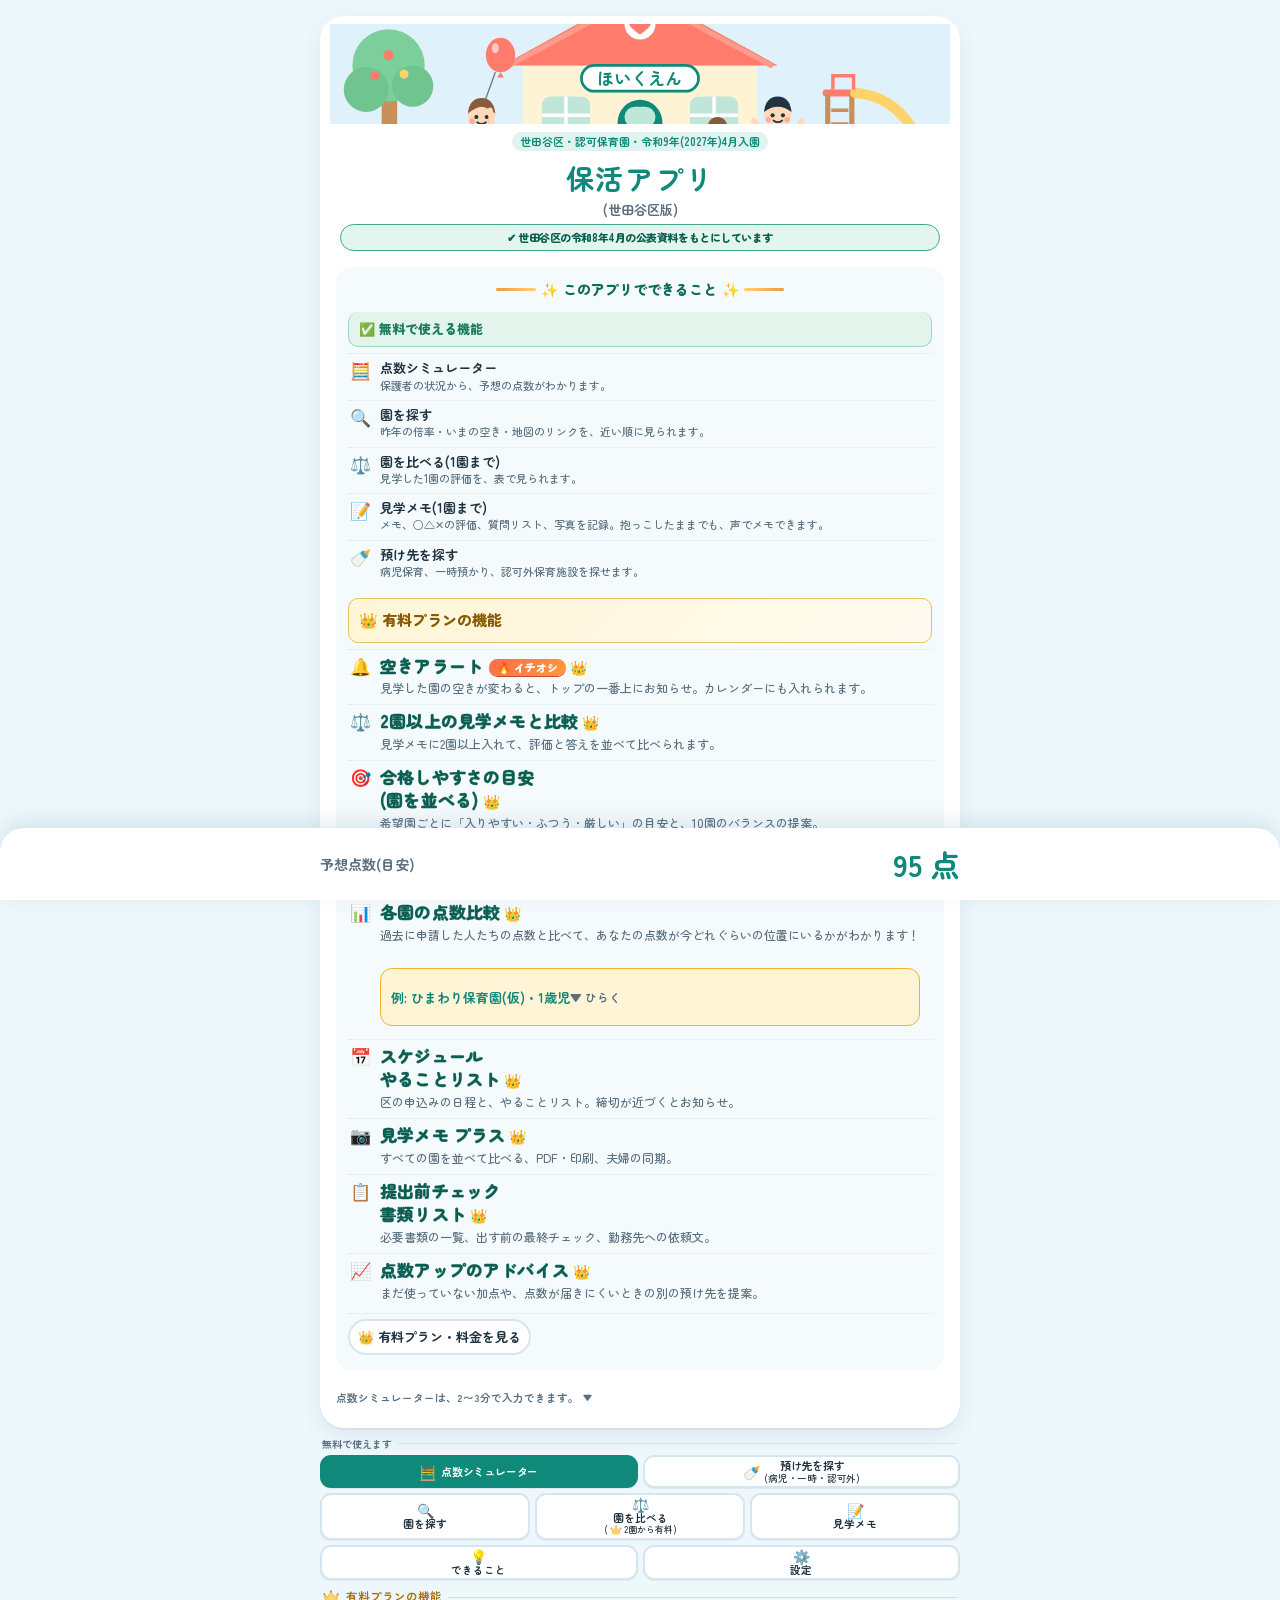
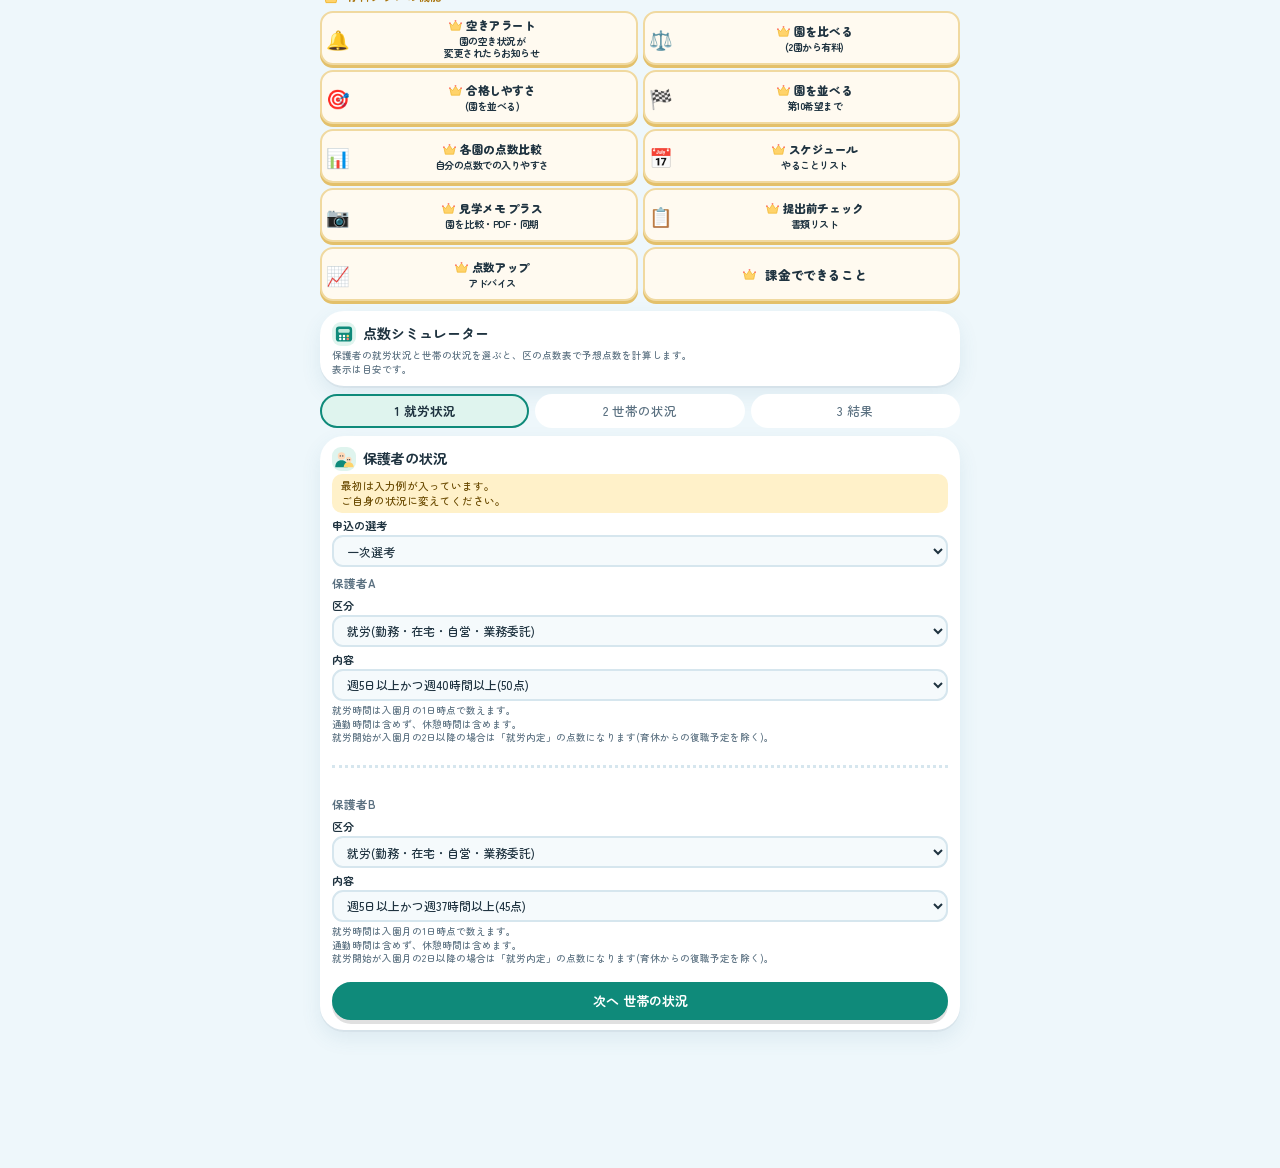
==== hoikatsu.html @ 24e283e9 "見学メモに追加: 上限の説明を「2園から有料です。」に統一 Co-Authored-By: Claude Sonnet 5.5 <noreply@anthropic.com> Claude-Sessi" ====
<!doctype html>
<html lang="ja">
<head>
<meta charset="utf-8">
<meta name="viewport" content="width=device-width, initial-scale=1, viewport-fit=cover">
<title>保活アプリ（点数シミュレーター・園ごと比較、見学メモ）</title>
<meta name="claude:viewport-fit-sides" content="cover">
<link rel="stylesheet" href="https://fonts.googleapis.com/css2?family=Zen+Maru+Gothic:wght@500;700&display=swap">
<style>
/* Layout: 1カラム。やわらかい丸みと大きめの文字で、片手・子連れでも読みやすく。色は空色の地に、ミントの主色とコーラルのさし色。 */
:root{
  --bg:#eef7fb; --surface:#ffffff; --fg:#1f3340; --muted:#5a7080; --line:#d6e6ee;
  --accent:#0f8a7a; --accent-fg:#ffffff; --accent-soft:#dff4ee;
  --pop:#ff7b6b; --pop-soft:#ffe6e1;
  --plus:#0f8a7a; --minus:#d4493a; --note:#fff1c9; --note-fg:#6a4a00;
  --field:#f5fafc; --shadow:0 2px 0 rgba(31,51,64,.05), 0 8px 20px rgba(60,120,150,.10);
  --font-display:"Zen Maru Gothic","Hiragino Maru Gothic ProN","Yu Gothic",sans-serif;
  --font-body:"Zen Maru Gothic","Hiragino Maru Gothic ProN","Hiragino Sans","Yu Gothic",sans-serif;
}
@media (prefers-color-scheme: dark){
  :root:not([data-theme="light"]){
    --bg:#10202a; --surface:#18303d; --fg:#e9f3f7; --muted:#a2bac6; --line:#2b4756;
    --accent:#5fd3bf; --accent-fg:#06231d; --accent-soft:#17403b;
    --pop:#ff9a8c; --pop-soft:#4a2a28;
    --plus:#5fd3bf; --minus:#ff9a8c; --note:#3d3213; --note-fg:#ffdf94;
    --field:#12252f; --shadow:0 8px 20px rgba(0,0,0,.25); color-scheme:dark;
  }
}
:root[data-theme="dark"]{
  --bg:#10202a; --surface:#18303d; --fg:#e9f3f7; --muted:#a2bac6; --line:#2b4756;
  --accent:#5fd3bf; --accent-fg:#06231d; --accent-soft:#17403b;
  --pop:#ff9a8c; --pop-soft:#4a2a28;
  --plus:#5fd3bf; --minus:#ff9a8c; --note:#3d3213; --note-fg:#ffdf94;
  --field:#12252f; --shadow:0 8px 20px rgba(0,0,0,.25); color-scheme:dark;
}
*{box-sizing:border-box}
body{
  background:var(--bg); color:var(--fg); font-family:var(--font-body); font-size:17px; font-weight:500; line-height:1.75;
  padding-block:16px 130px;
  padding-left:max(16px, env(safe-area-inset-left, 0px));
  padding-right:max(16px, env(safe-area-inset-right, 0px));
}
.wrap{max-width:640px; margin:0 auto; min-width:0}
header{background:var(--surface); border-radius:24px; padding:12px 12px 16px; margin-bottom:14px; box-shadow:var(--shadow)}
header .hero{display:block; width:100%; height:auto; margin-bottom:12px}
header .tag, header h1, header .lead{margin-left:6px; margin-right:6px}
header .tag{display:inline-block; font-size:12px; line-height:1.5; font-weight:700; color:var(--accent); background:var(--accent-soft); border-radius:12px; padding:2px 10px; margin:0}
h1{font-family:var(--font-display); font-size:22px; line-height:1.4; margin-top:8px; margin-bottom:4px; text-wrap:balance}
.feat{margin:16px 6px 0; padding:10px 12px; background:var(--field); border-radius:16px}
.feat .fh2{margin:0 0 6px; font-size:13px; font-weight:700; color:var(--accent); text-align:center}
.feat ul{list-style:none; margin:0; padding:0; display:grid; gap:2px}
.feat li{display:flex; gap:8px; align-items:flex-start; padding:5px 0; border-top:1px dotted var(--line)}
.feat li:first-child{border-top:0}
.feat .fi{flex:none; width:24px; text-align:center; font-size:17px; line-height:1.3}
.feat .ft{font-size:13px; line-height:1.4; min-width:0}
.feat .ft b{font-size:13px}
.feat .ft small{display:block; font-size:11px; color:var(--muted); font-weight:500; line-height:1.4}
.feat .fcr{font-size:11px; margin-left:4px}
.feat .fpd summary{display:flex; gap:8px; align-items:flex-start; cursor:pointer; list-style:none}
.feat .fpd summary::-webkit-details-marker{display:none}
.feat .fpd u{text-decoration:none; color:#0f8a7a; font-weight:700; margin-left:4px}
.feat .fpd details[open] u{display:none}
.feat .fpl{margin:6px 0 2px 32px; padding:0; list-style:none; display:grid; gap:4px}
.feat .fpl li{display:block; border:0; padding:0; font-size:11.5px; line-height:1.45; color:var(--muted)}
.feat .fpl li b{display:block; font-size:12px; color:var(--fg)}
.feat .fgo{margin-top:4px!important}
details.leadd{margin:8px 6px 0; text-align:center}
details.leadd summary{cursor:pointer; list-style:none; font-size:10.5px; color:var(--muted); line-height:1.5}
details.leadd summary::-webkit-details-marker{display:none}
details.leadd .lt{margin-left:4px; font-size:9px}
details.leadd[open] .lt{display:inline-block; transform:rotate(180deg)}
details.leadd p.lead{font-size:10.5px!important; margin:2px 0 0!important}
header p.lead{margin-top:0; margin-bottom:0; color:var(--muted); font-size:12px; line-height:1.6}
.steps{display:flex; gap:8px; margin:0 0 14px; padding:0; list-style:none; counter-reset:s}
.steps li{flex:1; font-size:13px; text-align:center; padding:6px 4px; border-radius:999px; background:var(--surface); color:var(--muted); border:2px solid transparent; white-space:nowrap}
.steps li[aria-current="step"]{border-color:var(--accent); color:var(--fg); font-weight:700; background:var(--accent-soft)}
.steps li.done{background:var(--accent); color:var(--accent-fg)}
.panel{background:var(--surface); border-radius:24px; padding:20px 18px; margin-bottom:14px; box-shadow:var(--shadow)}
h2{font-family:var(--font-display); font-size:20px; margin:0 0 12px; display:flex; align-items:center; gap:8px; flex-wrap:wrap}
h2::before{content:""; width:10px; height:22px; border-radius:6px; background:var(--pop); flex:none}
h2.hasicon::before{display:none}
.hi{width:40px; height:40px; flex:none; border-radius:14px; background:var(--accent-soft); display:grid; place-items:center}
.hi svg{width:30px; height:30px; display:block}
h3{font-size:15px; margin:0 0 6px; color:var(--muted); font-weight:700}
h3.grp{margin-top:20px; padding:4px 12px; background:var(--accent-soft); color:var(--accent); border-radius:999px; display:inline-block}
h3.grp:first-of-type{margin-top:0}
label.field{display:block; font-size:15px; font-weight:700; margin:14px 0 6px}
select{
  width:100%; min-height:52px; font:inherit; color:var(--fg); background:var(--field);
  border:2px solid var(--line); border-radius:16px; padding:8px 12px;
}
select:focus-visible, button:focus-visible, input:focus-visible, summary:focus-visible, a:focus-visible, textarea:focus-visible{outline:3px solid var(--pop); outline-offset:2px}
.parent + .parent{margin-top:20px; padding-top:20px; border-top:3px dotted var(--line)}
.hint{font-size:12px; color:var(--muted); line-height:1.65; margin:6px 0 0}
.check{display:flex; gap:12px; align-items:flex-start; padding:14px 0; border-top:2px dotted var(--line); min-width:0}
h3.grp + .check{border-top:0}
.check input[type="checkbox"]{width:26px; height:26px; margin-top:2px; accent-color:var(--accent); flex:none}
.check .txt{flex:1; min-width:0}
.check .txt select{margin-top:8px}
.check .pt{font-variant-numeric:tabular-nums; font-weight:700; flex:none; min-width:2.6em; text-align:right; font-size:18px}
.check .pt.p{color:var(--plus)} .check .pt.m{color:var(--minus)}
.check small{display:block; color:var(--muted); font-size:12px; line-height:1.6}
.check.off{opacity:.5}
.no{display:inline-block; font-size:12px; color:var(--muted); background:var(--field); border-radius:999px; padding:0 8px; margin-right:6px; vertical-align:1px}
.nav{display:flex; gap:10px; margin-top:8px}
button{font:inherit; font-weight:700; min-height:52px; border-radius:999px; padding:0 22px; cursor:pointer; border:2px solid var(--line); background:var(--surface); color:var(--fg); transition:transform .12s}
button:active{transform:scale(.97)}
button.primary{background:var(--accent); color:var(--accent-fg); border-color:var(--accent); flex:1; box-shadow:0 4px 0 rgba(0,0,0,.12)}
.score{display:flex; align-items:baseline; gap:8px; flex-wrap:wrap; background:var(--accent-soft); border-radius:20px; padding:12px 18px}
.score .num{font-family:var(--font-display); font-size:72px; line-height:1.1; font-weight:700; font-variant-numeric:tabular-nums; color:var(--accent)}
.score .unit{color:var(--muted); font-size:20px; font-weight:700}
.rows{margin:14px 0 0; padding:0; list-style:none}
.rows li{display:flex; justify-content:space-between; gap:12px; padding:10px 0; border-top:2px dotted var(--line); font-size:15px}
.rows li span:first-child{min-width:0}
.rows .v{font-variant-numeric:tabular-nums; font-weight:700; flex:none; font-size:17px}
.rows li.dropped span:first-child{text-decoration:line-through; color:var(--muted)}
.rows li.dropped .v{color:var(--muted)}
.rows li small{display:block; color:var(--muted); font-size:11px}
.notice{background:var(--note); color:var(--note-fg); border-radius:18px; padding:12px 14px; font-size:13px; line-height:1.7}
.notice ul{margin:0; padding-left:1.2em}
.locked{border:3px dashed var(--accent); background:var(--accent-soft); border-radius:24px; padding:18px}
.locked b{font-family:var(--font-display)}
.locked ul{margin:8px 0 0; padding-left:1.2em; font-size:13px}
.badge{display:inline-block; font-size:12px; font-weight:700; background:var(--pop); color:#fff; border-radius:999px; padding:1px 10px; margin-right:6px; vertical-align:2px}
details{margin-top:12px; font-size:13px}
summary{cursor:pointer; min-height:40px; display:flex; align-items:center; color:var(--accent); font-weight:700}
details ol, details ul{margin:6px 0 0; padding-left:1.4em}
details li{margin-bottom:4px}
.src{font-size:11px; color:var(--muted); line-height:1.7; margin:14px 0 0}
.src a{color:var(--accent)}
.bar{
  position:fixed; left:0; right:0; bottom:0; z-index:5; background:var(--surface); border-radius:24px 24px 0 0; box-shadow:0 -6px 20px rgba(60,120,150,.15);
  padding-top:10px; padding-bottom:calc(10px + env(safe-area-inset-bottom, 0px));
  padding-left:max(20px, env(safe-area-inset-left, 0px)); padding-right:max(20px, env(safe-area-inset-right, 0px));
}
.bar .in{max-width:640px; margin:0 auto; display:flex; justify-content:space-between; align-items:center; gap:12px}
.bar .t{font-size:14px; color:var(--muted); font-weight:700}
.bar .n{font-family:var(--font-display); font-size:30px; font-weight:700; color:var(--accent); font-variant-numeric:tabular-nums}
.tabs{display:grid; grid-template-columns:repeat(12,1fr); gap:8px; margin:0 0 16px}
.tabs button{grid-column:span 3; min-height:64px; display:flex; flex-direction:column; align-items:center; justify-content:center; gap:2px; padding:6px 2px; border-radius:20px; border:2px solid var(--line); background:var(--surface); color:var(--fg); font-size:13px; line-height:1.25; box-shadow:var(--shadow)}
.tabs button.hero{grid-column:span 12; flex-direction:row; gap:10px; min-height:60px; font-size:17px}
.tabs button .ti{font-size:22px; line-height:1}
.tabs button.hero .ti{font-size:26px}
.tabs button[aria-selected="true"]{background:var(--accent); border-color:var(--accent); color:var(--accent-fg); box-shadow:0 4px 0 rgba(0,0,0,.12)}
.chip{display:inline-block; font-size:13px; background:var(--field); border-radius:999px; padding:0 10px; margin:0 6px 4px 0; color:var(--muted); white-space:nowrap}
.chip.g{color:var(--plus); background:var(--accent-soft)}
.chip.w{color:var(--minus); background:var(--pop-soft)}
.ex{font-size:12px; background:var(--note); color:var(--note-fg); border-radius:999px; padding:0 8px; margin-right:6px; vertical-align:2px}
.vcard{border-top:2px dotted var(--line); padding:16px 0; min-width:0}
.vcard:first-child{border-top:0; padding-top:0}
.vcard h3{color:var(--fg); font-size:18px; font-family:var(--font-display); margin:0; overflow-wrap:anywhere}
.vcard .meta{font-size:12px; color:var(--muted); margin:2px 0 6px}
.vcard .memo{font-size:14px; margin:6px 0 0; overflow-wrap:anywhere; background:var(--field); border-radius:14px; padding:8px 12px}
.vtbl .vmemo{margin:6px 0 0; padding:0}
.vtbl .vmemo summary{white-space:nowrap; display:inline-flex; align-items:center; gap:6px; cursor:pointer; list-style:none; font-size:12px; font-weight:700; color:#8a5a00; background:#fff1c9; border-radius:999px; padding:4px 10px; min-height:0; line-height:1.3}
.vtbl .vmemo summary::-webkit-details-marker{display:none}
.vtbl .vmemo summary span{font-size:10.5px; font-weight:500; color:var(--muted)}
.vtbl .vmemo[open] summary span{display:none}
.vtbl .vmemo[open] summary::after{content:'▲ とじる'; font-size:10.5px; font-weight:500; color:var(--muted)}
.vtbl .vmemo p{margin:6px 0 0; padding:6px 8px; background:var(--field); border-radius:10px; font-size:12.5px; line-height:1.5; font-weight:500; white-space:normal; overflow-wrap:anywhere}
.vtbl .vmemo p b{display:block; font-size:11px; color:var(--muted); margin-bottom:1px}
.vtbl .vb{display:flex; flex-wrap:nowrap; gap:6px; margin-top:6px}
.vtbl .vb button{white-space:nowrap; writing-mode:horizontal-tb; flex:none; min-width:0; min-height:34px; padding:0 14px; font-size:13px; line-height:1}
.vtbl th[scope=row]{min-width:9.5em}
.vtbl small .gb{font-size:14px; padding:0 8px; border-radius:6px; vertical-align:middle; margin-left:2px}
.vact{display:flex; gap:8px; flex-wrap:wrap; align-items:center; margin-top:10px}
.vact button{min-height:44px; padding:0 16px; font-size:14px}
.vact label{font-size:15px; display:flex; gap:8px; align-items:center; min-height:44px; margin-right:auto}
.vact input{width:22px; height:22px; accent-color:var(--accent)}
input[type="text"], input[type="date"], textarea{
  width:100%; min-height:52px; font:inherit; color:var(--fg); background:var(--field);
  border:2px solid var(--line); border-radius:16px; padding:8px 12px;
}
textarea{min-height:100px; resize:vertical}
.item{padding:12px 0; border-top:2px dotted var(--line); font-size:15px}
.seg{display:flex; gap:8px; flex-wrap:wrap; margin-top:6px}
.seg label{position:relative; flex:1; min-width:5.5em}
.seg input{position:absolute; opacity:0; inset:0; width:100%; height:100%; margin:0; cursor:pointer}
.seg span{display:block; text-align:center; min-height:48px; line-height:44px; border:2px solid var(--line); border-radius:999px; font-size:15px; color:var(--muted); background:var(--field)}
.seg input:checked + span.g{background:var(--accent-soft); color:var(--plus); border-color:var(--plus); font-weight:700}
.seg input:checked + span.w{background:var(--pop-soft); color:var(--minus); border-color:var(--minus); font-weight:700}
.seg input:checked + span.b{background:#fde8e8; color:#b3261e; border-color:#b3261e; font-weight:700}
.cusn{flex:1; min-width:0; font-size:13px; padding:4px 8px; border:1.5px dashed var(--line); border-radius:8px}
.vmemo i.none{color:var(--muted); font-style:normal; font-size:12px}
.wmap{display:inline-block; margin-top:3px; font-size:12.5px; font-weight:700; color:var(--accent,#2a9d8f); text-decoration:none}
.rs{display:block; font-size:11px; font-weight:400; margin-top:2px}.rs .g{color:var(--plus)}.rs .w{color:var(--minus)}.rs .b{color:#b3261e}
.cmp .s.b{color:#b3261e}.vtbl .cnt .b{color:#b3261e}
.seg input:checked + span.q{background:var(--note); color:var(--note-fg); border-color:var(--note-fg); font-weight:700}
.seg input:focus-visible + span{outline:3px solid var(--pop); outline-offset:2px}
.tblwrap{overflow-x:auto; margin-top:8px; border-radius:16px}
table.cmp{border-collapse:collapse; width:100%; min-width:340px; font-size:14px}
.cmp th, .cmp td{border-top:2px dotted var(--line); padding:10px 8px; text-align:center; vertical-align:top; font-weight:500}
.cmp thead th{font-weight:700; border-top:0}
.cmp th:first-child, .cmp td:first-child{text-align:left; min-width:9em}
.gb{display:inline-block; min-width:1.6em; text-align:center; font-weight:800; border-radius:8px; padding:0 8px; color:#fff; background:#9aa7ae}
.gb.a{background:#e5483d}.gb.b{background:#3b82d6}.gb.c{background:#f5c518; color:#4a3a00}.gb.n{background:#9aa7ae}
.gb{font-size:20px; line-height:1.35}
.cmp .gb{font-size:26px; padding:0 12px; border-radius:10px}
.gb.big{font-size:44px; line-height:1.25; padding:0 20px; border-radius:16px}
.gradebox{display:flex; align-items:center; gap:12px; margin:14px 0 4px; padding:10px 12px; background:var(--field); border-radius:14px}
.gradebox{flex-wrap:wrap}.gradebox .gl{font-size:15px; font-weight:800; flex:0 0 100%}.gradebox .gd{font-size:11.5px; color:var(--muted); line-height:1.5}
.cmp .s{font-size:18px; font-weight:700}
.cmp .s.g{color:var(--plus)} .cmp .s.w{color:var(--minus)} .cmp .s.q{color:var(--muted)}
.err{color:var(--minus); font-size:14px; margin:6px 0 0; font-weight:700}
.frow{display:flex; gap:10px; align-items:center; justify-content:space-between; padding:14px 0; border-top:2px dotted var(--line); min-width:0}
.frow:first-child{border-top:0}
.frow .ftxt{flex:1; min-width:0; overflow-wrap:anywhere; font-size:15px}
.frow .ftxt b{font-family:var(--font-display); font-size:17px}
.frow button{min-height:44px; padding:0 14px; font-size:14px; flex:none}
.ctl{display:flex; gap:10px; flex-wrap:wrap}
.ctl > div{flex:1; min-width:9em}
.dist{list-style:none; margin:10px 0 0; padding:0}
.dist li{display:grid; grid-template-columns:6.8em 1fr 7.4em; gap:8px; align-items:center; padding:6px 0; font-size:14px}
.dist .track{height:18px; background:var(--field); border-radius:999px; overflow:hidden; min-width:0}
.dist .track i{display:block; height:100%; background:var(--muted); opacity:.45; border-radius:999px}
.dbx{margin:8px 0 2px; padding:8px 10px; border-radius:12px; background:#fff4d6; border:1.5px solid #f0b429; font-size:13px; line-height:1.5}
.dbx>b{display:block; font-size:13px; margin-bottom:4px}
.dbx small{display:block; color:var(--muted); font-size:11.5px; margin-top:4px}
.dbar{display:flex; gap:2px; height:14px; border-radius:7px; overflow:hidden}
.dbar i{display:block; background:#d9b44a; opacity:.55; min-width:3px}
.dbar i.qme{background:#0f8a7a; opacity:1}
.dbar i{opacity:1!important}
.dbar i.qlo{background:#4a8fd8}
.dbar i.qme{background:#0f9d76}
.dbar i.qhi{background:#f29a3d}
.lgs{display:flex; flex-wrap:wrap; gap:4px 6px; margin-top:4px}
.lg{white-space:nowrap; font-size:12px; font-weight:700; padding:2px 8px; border-radius:999px; color:#fff}
.lg.qlo{background:#4a8fd8}.lg.qme{background:#0f9d76}.lg.qhi{background:#f29a3d}
.dnote{margin:6px 0 4px; padding:6px 8px; background:#fff; border-radius:10px; font-size:11.5px; line-height:1.5; color:var(--fg)}
.dnote b{display:block; font-size:11.5px; color:#8a5a00}
.dbx summary{cursor:pointer; list-style:none}
.dbx summary::-webkit-details-marker{display:none}
.dbx summary::after{content:"▼ ひらく"; float:right; font-size:11.5px; color:var(--muted)}
.dbx[open] summary::after{content:"▲ とじる"}
.dbc{padding:6px 0; border-top:1px dashed #e0c070; margin-top:6px}
.dbc.cur{font-weight:400}
.dbc.cur>b{color:#0f8a7a}
.dl{display:flex; justify-content:space-between; font-size:11px; color:var(--muted); margin-bottom:3px}
.dist li.me{font-weight:700}
.dist li.me .track i{background:var(--pop); opacity:1}
.dist .n{text-align:right; font-variant-numeric:tabular-nums}
@media (max-width:420px){ .dist li{grid-template-columns:5.6em 1fr 6.2em; font-size:13px} }
@media (prefers-reduced-motion: reduce){ button{transition:none} }

h1 .sub{display:block; font-size:14px; font-weight:700; color:var(--muted)}
.about{list-style:none; margin:10px 0 0; padding:0; display:grid; gap:10px}
.about li{background:var(--field); border-radius:16px; padding:12px 14px; display:grid; gap:2px}
.about li b{font-family:var(--font-display); font-size:16px}
.about li span{font-size:13px; color:var(--muted); line-height:1.65}
.about.plain{gap:6px}
h3.grp{margin-top:18px}
h3.grp:first-child{margin-top:0}
.about.plain li{background:transparent; padding:0 0 0 1.1em; position:relative; font-size:14px}
.about.plain li::before{content:""; position:absolute; left:0; top:.8em; width:6px; height:6px; border-radius:50%; background:var(--pop)}
.htbl{width:auto; min-width:100%}
.htbl th, .htbl td{min-width:5.2em}
.htbl thead th{white-space:normal; vertical-align:bottom; min-width:6.4em}
.htbl thead th .area{display:block; width:max-content; margin:3px auto 0}
.htbl tbody th, .htbl thead th:first-child{position:sticky; left:0; background:var(--surface); z-index:1; min-width:4.6em; width:auto; text-align:left; font-size:12px; color:var(--muted)}
.fcards{display:grid; gap:10px; margin-top:8px}
.fcard{background:var(--field); border-radius:18px; padding:10px 12px 12px; min-width:0}
.fh{display:flex; align-items:center; gap:8px; flex-wrap:wrap}
.fh .fn{font-size:16px; overflow-wrap:anywhere; min-width:0}
.fh .mini{margin-left:auto; background:var(--accent-soft); border-color:transparent; color:var(--accent); min-height:36px}
.fs{display:grid; grid-template-columns:repeat(3,1fr); gap:6px; margin-top:8px}
.fs .st{background:var(--surface); border-radius:12px; padding:6px 4px; text-align:center; display:flex; flex-direction:column; line-height:1.35; min-width:0}
.fs .lb{font-size:11px; font-weight:700; color:var(--muted)}
.fs b{font-size:16px}
.fs small{font-size:11px; color:var(--muted); font-weight:500}
.item{display:flex; align-items:center; gap:8px; padding:6px 0; font-size:14px}
.item .il{flex:1; min-width:0; line-height:1.4}
.item .seg{margin:0; flex:none; gap:4px; flex-wrap:nowrap}
.seg label{min-width:0}
.item .seg label{flex:none; width:42px}
.item .seg span{min-height:34px; line-height:30px; font-size:16px; border-width:2px}
.ages{margin-top:8px; font-size:13px}
.ages summary{min-height:34px; font-size:13px}
.agetbl{width:100%; border-collapse:collapse; font-size:12px}
.agetbl th, .agetbl td{padding:4px 3px; text-align:center; border-top:1px dotted var(--line); font-weight:500; white-space:nowrap}
.agetbl thead th{border-top:0; color:var(--muted); font-size:11px}
.agetbl tbody th{text-align:left}
.agetbl small{color:var(--muted); font-size:10px}
.agetbl tr.cur{background:var(--accent-soft)}
.now{margin-top:8px; background:var(--accent-soft); border-radius:14px; padding:8px 10px}
.nowh{display:flex; flex-wrap:wrap; gap:2px 8px; align-items:baseline; font-size:12px}
.nowh b{font-size:13px; font-family:var(--font-display)}
.nowh span{color:var(--muted)}
.nowh em{font-style:normal; color:var(--minus); font-weight:700}
.nowg{display:grid; grid-template-columns:repeat(6,1fr); gap:4px; margin-top:6px}
.nc{background:var(--surface); border-radius:10px; text-align:center; padding:3px 0; display:flex; flex-direction:column; line-height:1.3; border:2px solid transparent}
.nc i{font-style:normal; font-size:10px; color:var(--muted); font-weight:700}
.nc b{font-size:15px}
.nc.ok{border-color:var(--plus)} .nc.ok b{color:var(--plus)}
.nc.zero b{color:var(--muted)} .nc.na{opacity:.55}
.nonow{font-size:11px; color:var(--muted); margin:8px 0 0}
.sr{position:absolute; width:1px; height:1px; overflow:hidden; clip:rect(0 0 0 0); white-space:nowrap}
table.ftbl, table.vtbl{border-collapse:collapse; width:100%; font-size:13px}
.ftbl th, .ftbl td, .vtbl th, .vtbl td{border-top:2px dotted var(--line); padding:7px 3px; text-align:center; vertical-align:middle; font-weight:500; line-height:1.4}
.ftbl thead th, .vtbl thead th{border-top:0; font-size:12px; color:var(--muted); font-weight:700; padding-bottom:4px}
.ftbl tbody th, .vtbl tbody th{text-align:left; overflow-wrap:anywhere; min-width:0; width:38%}
.ftbl small, .vtbl small{display:block; font-size:11px; color:var(--muted); font-weight:500}
.ftbl b, .vtbl b{font-size:14px}
.area{display:inline-block; font-size:11px; font-weight:700; color:var(--accent); background:var(--accent-soft); border-radius:999px; padding:0 7px; white-space:nowrap; vertical-align:1px}
.ftbl tbody th{width:44%}
.ftbl thead th, .vtbl thead th{white-space:nowrap}
.fn{font-family:var(--font-display); font-size:14px; font-weight:700}
.vtbl .memo1{overflow:hidden; display:-webkit-box; -webkit-line-clamp:1; -webkit-box-orient:vertical}
.vtbl .cnt{white-space:nowrap; font-size:13px; font-weight:700}
.vtbl .cnt .g{color:var(--plus)} .vtbl .cnt .w{color:var(--minus)} .vtbl .cnt .q{color:var(--muted)}
.vtbl .vb{display:flex; gap:6px; margin-top:6px}
.ftbl td, .vtbl td{white-space:nowrap}
.ftbl small, .vtbl td small{white-space:nowrap}
.vtbl input.big{width:24px; height:24px; accent-color:var(--accent)}
button.mini{min-height:36px; min-width:36px; padding:0 8px; font-size:13px; border-width:2px}
.ftbl button.mini{background:var(--accent-soft); border-color:transparent; color:var(--accent); font-size:16px}
.cmp th, .cmp td{padding:4px 5px}
table.cmp{font-size:12.5px; min-width:0}.cmp thead th{font-size:12.5px; line-height:1.3; word-break:keep-all; overflow-wrap:anywhere}.cmp th:first-child, .cmp td:first-child{min-width:0; width:34%; font-size:12px; line-height:1.4; font-weight:700}.cmpadd{margin:10px 0 8px; padding:10px 12px; background:var(--field); border-radius:14px}
.cmpadd input{min-height:44px; width:100%}
.cmpres{display:grid; gap:6px; margin-top:6px}
.cmpres button{display:flex; justify-content:space-between; align-items:center; gap:8px; width:100%; min-height:44px; padding:6px 12px; text-align:left; font-size:14px; font-weight:700}
.cmpres button small{font-weight:500; color:var(--muted); font-size:11.5px; flex:none}
.cmp th[scope=row]{white-space:nowrap!important; text-align:left; vertical-align:middle; font-size:12px; padding-right:6px}
.cmp thead th{vertical-align:bottom!important}
.cmpname{all:unset; display:flex; flex-direction:column; align-items:center; gap:4px; cursor:pointer; text-align:center; font-weight:700; font-size:12.5px; line-height:1.3; color:var(--fg); text-decoration:none}
.cmpname .ce{display:inline-block; white-space:nowrap; font-size:10.5px; font-weight:700; color:var(--accent); background:var(--accent-soft); border-radius:999px; padding:2px 9px; text-decoration:none}
.cmp .gs{display:block; white-space:nowrap; font-size:10px; color:var(--muted); margin-top:2px}
.cmp .gb{font-size:22px!important; padding:0 10px!important}
.cmp td{white-space:nowrap}
.cmp .s{font-size:15px}.cmp th[scope=row] small{display:block; font-size:10.5px; font-weight:500; color:var(--muted); line-height:1.3}.cmp th[scope=row]{white-space:nowrap}.cmp td{font-size:12.5px}
.cmp .s{font-size:15px}
[hidden]{display:none!important}
body{margin:0}
img{max-width:100%}
</style>
</head>
<body>


<div class="wrap">
  <header>
    <svg class="hero" viewBox="0 0 360 150" role="img" aria-label="保育園と子どもたちのイラスト">
<rect width="360" height="150" rx="18" fill="#dff1fb"/>
<circle cx="322" cy="28" r="15" fill="#ffd36b"/>
<g fill="#fff"><ellipse cx="58" cy="26" rx="22" ry="8.5"/><ellipse cx="76" cy="21" rx="13" ry="8"/><ellipse cx="246" cy="18" rx="18" ry="7"/><ellipse cx="258" cy="14" rx="10" ry="6"/></g>
<path d="M0 118q180-14 360 0v32H0z" fill="#bfe6d9"/>
<path d="M0 134q180-10 360 0v16H0z" fill="#a8dcc8"/>
<g><rect x="30" y="82" width="9" height="38" rx="3" fill="#c98f5b"/><circle cx="34" cy="70" r="21" fill="#7ccf9b"/><circle cx="21" cy="84" r="13" fill="#6fc48f"/><circle cx="48" cy="82" r="12" fill="#6fc48f"/><circle cx="34" cy="64" r="3" fill="#ff7b6b"/><circle cx="26" cy="76" r="2.6" fill="#ff7b6b"/><circle cx="43" cy="75" r="2.6" fill="#ffd36b"/></g>
<rect x="112" y="66" width="136" height="52" rx="7" fill="#fff3d6"/>
<path d="M100 70L180 26l80 44z" fill="#ff7b6b"/>
<path d="M104 70L180 29l76 41" stroke="#ff9a8c" stroke-width="3" fill="none" stroke-linecap="round"/>
<rect x="178.5" y="8" width="3" height="20" fill="#0f8a7a"/><path d="M181.5 8l16 5-16 5z" fill="#ffd36b"/>
<circle cx="180" cy="46" r="9" fill="#fff"/><path d="M180 52c-5-3.4-6.5-5-6.5-7.2a3.2 3.2 0 0 1 6.5-1 3.2 3.2 0 0 1 6.5 1c0 2.2-1.5 3.8-6.5 7.2z" fill="#ff7b6b"/>
<rect x="146" y="70" width="68" height="15" rx="7.5" fill="#fff" stroke="#0f8a7a" stroke-width="1.6"/>
<text x="180" y="81.2" text-anchor="middle" font-size="10" font-weight="700" fill="#0f8a7a" font-family="'Zen Maru Gothic','Hiragino Maru Gothic ProN','Yu Gothic',sans-serif">ほいくえん</text>
<rect x="167" y="90" width="26" height="28" rx="13" fill="#0f8a7a"/><rect x="171" y="94" width="18" height="12" rx="6" fill="#bfe6d9"/><circle cx="188" cy="108" r="1.6" fill="#ffd36b"/>
<g><rect x="123" y="88" width="28" height="22" rx="5" fill="#bfe6d9"/><path d="M137 88v22M123 99h28" stroke="#fff" stroke-width="2"/><rect x="209" y="88" width="28" height="22" rx="5" fill="#bfe6d9"/><path d="M223 88v22M209 99h28" stroke="#fff" stroke-width="2"/></g>
<rect x="120" y="108" width="34" height="5" rx="2.5" fill="#7ccf9b"/><rect x="206" y="108" width="34" height="5" rx="2.5" fill="#7ccf9b"/>
<g><rect x="286" y="84" width="20" height="4" rx="2" fill="#ff7b6b"/><path d="M289 88v30M303 88v30" stroke="#c98f5b" stroke-width="3" stroke-linecap="round"/><path d="M291 96h10M291 104h10M291 112h10" stroke="#c98f5b" stroke-width="2"/><path d="M305 86Q330 88 342 114" stroke="#ffd36b" stroke-width="6" fill="none" stroke-linecap="round"/><path d="M292 84v-8h12v8" stroke="#ff7b6b" stroke-width="2" fill="none"/></g>
<g><path d="M96 74L88 96" stroke="#1f3340" stroke-width=".8" opacity=".6"/><ellipse cx="99" cy="64" rx="8.5" ry="10" fill="#ff7b6b"/><path d="M99 74l-2 3h4z" fill="#ff7b6b"/><ellipse cx="96" cy="60" rx="2" ry="3" fill="#fff" opacity=".6"/>
<path d="M80 119q-1-12 8-12t8 12z" fill="#ffd36b"/><circle cx="88" cy="99" r="8" fill="#ffd9b8"/><path d="M80 98q1-9 8-9t8 9q-5-4-8-4t-8 4z" fill="#8a5a3c"/><circle cx="85" cy="100" r="1.2" fill="#1f3340"/><circle cx="91" cy="100" r="1.2" fill="#1f3340"/><path d="M85.5 103q2.5 2 5 0" stroke="#1f3340" stroke-width="1" fill="none" stroke-linecap="round"/><circle cx="82.5" cy="102.5" r="1.6" fill="#ff9a8c" opacity=".7"/><circle cx="93.5" cy="102.5" r="1.6" fill="#ff9a8c" opacity=".7"/><path d="M95 110L93 96" stroke="#ffd9b8" stroke-width="3" stroke-linecap="round"/></g>
<g><rect x="257" y="108" width="7" height="12" rx="3" fill="#1f3340" opacity=".15"/><path d="M251 120q-1-13 9-13t9 13z" fill="#0f8a7a"/><circle cx="260" cy="98" r="8" fill="#ffd9b8"/><path d="M252 97q1-9 8-9t8 9q-4-3-8-3t-8 3z" fill="#1f3340"/><circle cx="257" cy="99" r="1.2" fill="#1f3340"/><circle cx="263" cy="99" r="1.2" fill="#1f3340"/><path d="M257.5 102q2.5 2 5 0" stroke="#1f3340" stroke-width="1" fill="none" stroke-linecap="round"/><circle cx="254.5" cy="101.5" r="1.6" fill="#ff9a8c" opacity=".7"/><circle cx="265.5" cy="101.5" r="1.6" fill="#ff9a8c" opacity=".7"/><path d="M252 110l-6-8M268 110l6-8" stroke="#ffd9b8" stroke-width="3" stroke-linecap="round"/></g>
<g><path d="M219 120q-1-8 6-8t6 8z" fill="#ff9a8c"/><circle cx="225" cy="107" r="6" fill="#ffd9b8"/><path d="M219 106q1-6 6-6t6 6q-3-2-6-2t-6 2z" fill="#8a5a3c"/><circle cx="223" cy="108" r="1" fill="#1f3340"/><circle cx="227" cy="108" r="1" fill="#1f3340"/><path d="M223.6 110.6q1.4 1.2 2.8 0" stroke="#1f3340" stroke-width=".8" fill="none" stroke-linecap="round"/></g>
<g><circle cx="12" cy="130" r="3" fill="#ff7b6b"/><circle cx="12" cy="130" r="1.2" fill="#ffd36b"/><path d="M12 133v8" stroke="#6fc48f" stroke-width="1.6"/><circle cx="152" cy="132" r="3" fill="#ffd36b"/><circle cx="152" cy="132" r="1.2" fill="#ff7b6b"/><path d="M152 135v8" stroke="#6fc48f" stroke-width="1.6"/><circle cx="350" cy="130" r="3" fill="#ff7b6b"/><circle cx="350" cy="130" r="1.2" fill="#ffd36b"/><path d="M350 133v8" stroke="#6fc48f" stroke-width="1.6"/><circle cx="300" cy="136" r="2.6" fill="#ffd36b"/><path d="M300 139v6" stroke="#6fc48f" stroke-width="1.6"/></g>
</svg>
    <p class="tag" id="tag">世田谷区・認可保育園</p>
    <h1>保活アプリ<span class="sub">(世田谷区版)</span></h1>
    <p class="srcl" id="srcLine">✔ 世田谷区の令和8年4月の公表資料をもとにしています</p>
    <div class="feat"><p class="fh2">このアプリでできること</p><ul><li class="ffr"><span>✅ 無料で使える機能</span></li><li><span class="fi">🧮</span><span class="ft"><b>点数シミュレーター</b><small>保護者の状況から、予想の点数がわかります。</small></span></li><li><span class="fi">🔍</span><span class="ft"><b>園を探す</b><small>昨年の倍率・いまの空き・地図のリンクを、近い順に見られます。</small></span></li><li><span class="fi">⚖️</span><span class="ft"><b>園を比べる(1園まで)</b><small>見学した1園の評価を、表で見られます。</small></span></li><li><span class="fi">📝</span><span class="ft"><b>見学メモ(1園まで)</b><small>メモ、○△✕の評価、質問リスト、写真を記録。抱っこしたままでも、声でメモできます。</small></span></li><li><span class="fi">🍼</span><span class="ft"><b>預け先を探す</b><small>病児保育、一時預かり、認可外保育施設を探せます。</small></span></li><li class="fpd"><span>👑 有料プランの機能</span></li><li><span class="fi">🔔</span><span class="ft"><b>空きアラート</b><span class="fbd top">🔥 イチオシ</span><span class="fcr" aria-label="有料版">👑</span><small>見学した園の空きが変わると、トップの一番上にお知らせ。カレンダーにも入れられます。</small></span></li><li><span class="fi">⚖️</span><span class="ft"><b>2園以上の見学メモと比較</b><span class="fcr" aria-label="有料版">👑</span><small>見学メモに2園以上入れて、評価と答えを並べて比べられます。</small></span></li><li><span class="fi">🎯</span><span class="ft"><b>合格しやすさの目安<br>(園を並べる)</b><span class="fcr" aria-label="有料版">👑</span><small>希望園ごとに「入りやすい・ふつう・厳しい」の目安と、10園のバランスの提案。</small></span></li><li><span class="fi">📝</span><span class="ft"><b>希望園を並べる</b><span class="fcr" aria-label="有料版">👑</span><small>第10希望までのリスト。あなたの点数からみた入りやすさと、見学の評価・地図つき。</small></span></li><li><span class="fi">📊</span><span class="ft"><b>各園の点数比較</b><span class="fcr" aria-label="有料版">👑</span><small>過去に申請した人たちの点数と比べて、あなたの点数が今どれぐらいの位置にいるかがわかります！</small><br><details class="dbx" style="margin:6px 0"><summary><b style="display:inline">例: ひまわり保育園(仮)・1歳児</b></summary><div class="dbc"><b>1歳児</b> <small style="display:inline">昨年100人(仮の数字)</small><div class="dbar"><i class="qlo" style="flex:5"></i><i class="qlo" style="flex:5"></i><i class="qlo" style="flex:50"></i><i class="qlo" style="flex:10"></i><i class="qme" style="flex:10"></i><i class="qhi" style="flex:20"></i></div><div>最多は<b>105点</b>(50%)。あなたの107点は<b>真ん中あたり</b></div><div class="lgs"><span class="lg qlo">あなたより低い 70%(青)</span><span class="lg qme">あなたと同じ 10%(緑)</span><span class="lg qhi">あなたより高い 20%(橙)</span></div></div><small>これは仕組みを見せるための仮の例で、実際の園ではありません。<br>実際は、令和8年(2026年)4月に入園した児童の点数の分布(区の公表資料)と、あなたの予想点数(令和9年4月入園の申込み想定)を並べます。</small></details></span></li><li><span class="fi">📅</span><span class="ft"><b>スケジュール<br>やることリスト</b><span class="fcr" aria-label="有料版">👑</span><small>区の申込みの日程と、やることリスト。締切が近づくとお知らせ。</small></span></li><li><span class="fi">📷</span><span class="ft"><b>見学メモ プラス</b><span class="fcr" aria-label="有料版">👑</span><small>すべての園を並べて比べる、PDF・印刷、夫婦の同期。</small></span></li><li><span class="fi">📋</span><span class="ft"><b>提出前チェック<br>書類リスト</b><span class="fcr" aria-label="有料版">👑</span><small>必要書類の一覧、出す前の最終チェック、勤務先への依頼文。</small></span></li><li><span class="fi">📈</span><span class="ft"><b>点数アップのアドバイス</b><span class="fcr" aria-label="有料版">👑</span><small>まだ使っていない加点や、点数が届きにくいときの別の預け先を提案。</small></span></li><li class="fgo"><button type="button" id="featPaidGo" class="mini"><span aria-hidden="true">👑</span> 有料プラン・料金を見る</button></li></ul></div>
    <details class="leadd"><summary>点数シミュレーターは、2〜3分で入力できます。<span class="lt">▼</span></summary><p class="lead">表示は目安で、実際の点数は区の「保育のごあんない」と提出書類で決まります。</p></details>
  </header>

  <nav class="tabs" role="tablist" aria-label="機能">
    <button type="button" role="tab" class="hero" id="tabIndex" aria-selected="true"><span class="ti">🧮</span><span>点数シミュレーター</span></button>
    <button type="button" role="tab" id="tabFind" aria-selected="false"><span class="ti">🔍</span><span>園を探す</span></button>
    <button type="button" role="tab" id="tabCmp" aria-selected="false"><span class="ti">⚖️</span><span>園を比べる</span></button>
    <button type="button" role="tab" id="tabVisit" aria-selected="false"><span class="ti">📝</span><span>見学メモ</span></button>
    <button type="button" role="tab" id="tabAbout" aria-selected="false"><span class="ti">💡</span><span>できること</span></button>
  </nav>

  <div id="viewIndex">
  <section class="panel"><h2 class="hasicon"><span class="hi" aria-hidden="true"><svg viewBox="0 0 32 32"><rect x="3" y="4" width="26" height="24" rx="5" fill="#0f8a7a"/><rect x="7" y="8" width="18" height="6" rx="2" fill="#bfe6d9"/><circle cx="10" cy="19" r="2" fill="#fff"/><circle cx="16" cy="19" r="2" fill="#fff"/><circle cx="22" cy="19" r="2" fill="#ffd36b"/><circle cx="10" cy="24" r="2" fill="#fff"/><circle cx="16" cy="24" r="2" fill="#fff"/><circle cx="22" cy="24" r="2" fill="#ff7b6b"/></svg></span>点数シミュレーター</h2><p class="hint" style="margin:0">保護者の就労状況と世帯の状況を選ぶと、区の点数表で予想点数を計算します。表示は目安です。</p></section>

  <ol class="steps" id="steps" aria-label="入力の進み具合">
    <li>1 就労状況</li>
    <li>2 世帯の状況</li>
    <li>3 結果</li>
  </ol>

  <section class="panel" id="s1" aria-labelledby="h-s1">
    <h2 id="h-s1">保護者の状況</h2>
    <p class="notice" style="margin:0 0 6px">最初は入力例が入っています。ご自身の状況に変えてください。</p>

    <div id="yearBox" hidden>
      <label class="field" for="year">入園年度</label>
      <select id="year"></select>
    </div>
    <label class="field" for="round">申込の選考</label>
    <select id="round">
      <option value="first">一次選考</option>
      <option value="second">二次選考</option>
    </select>

    <div class="parent" id="parentA"></div>
    <div class="parent" id="parentB"></div>
    <div class="nav" style="margin-top:16px"><button class="primary" id="to2" type="button">次へ 世帯の状況</button></div>
  </section>

  <section class="panel" id="s2" aria-labelledby="h-s2" hidden>
    <h2 id="h-s2">世帯の状況</h2>
    <p class="hint" style="margin:0 0 8px">当てはまるものだけ選びます。同時に使えない項目は、点数が高い方だけが数えられます。</p>
    <div id="adj"></div>
    <div class="nav" style="margin-top:16px">
      <button id="back1" type="button">戻る</button>
      <button class="primary" id="to3" type="button">結果を見る</button>
    </div>
  </section>

  <section id="s3" hidden>
    <div class="panel" aria-live="polite">
      <h2>予想点数</h2>
      <div class="score"><span class="num" id="total">0</span><span class="unit">点</span></div>
      <ul class="rows" id="rows"></ul>
      <details>
        <summary>同じ点数のときの優先順位</summary>
        <ol id="tiebreak"></ol>
      </details>
    </div>

    <div class="panel" id="advPanel" aria-labelledby="h-adv"><h2 id="h-adv">点数アップのアドバイス</h2><div id="advBody"></div></div>

    <div class="panel" id="distPanel" aria-labelledby="h-dist">
      <h2 id="h-dist">昨年入園した子の点数</h2>
      <p class="hint" style="margin:0 0 6px">令和8年(2026年)4月に入園した子が、どの点数の区分だったかの分布です(区の公表資料)。<br>あなたの予想点数(令和9年4月入園の申込み想定)を、この去年の分布に当てはめています。</p>
      <div class="ctl">
        <div><label class="field" for="dReg">地域</label><select id="dReg"></select></div>
        <div><label class="field" for="dCls">クラス</label><select id="dCls"></select></div>
      </div>
      <p id="dSummary" style="margin:12px 0 0; font-size:14px" aria-live="polite"></p>
      <ul class="dist" id="dBars"></ul>
      <details>
        <summary>この数字の読み方</summary>
        <ul>
          <li>入園できた子だけの分布で、申し込んだ人全体ではありません。この区分の人が全員入れる、という意味ではありません。</li>
          <li>園ごとの分布ではありません。人気の園では、上の区分に偏ります。</li>
          <li>資料に「選考点数」の算出方法の記載はありません。このシミュレーターの合計と同じ考え方と思われますが、区に確認してください。</li>
          <li>105点が多いのは、両親ともフルタイム(50点+50点)に、育休明けの加点(+5)がつく世帯が多いためと考えられます(推測)。</li>
          <li>一次と二次のどちらで入園した子かは、資料に記載がありません。</li>
          <li>令和9年は、申込者数や点数表が変わる可能性があります。</li>
        </ul>
      </details>
      <p class="src" id="dSrc"></p>
    </div>

    <div class="notice" style="margin-bottom:14px">
      <ul id="notices"></ul>
    </div>

    <div class="locked">
      <p style="margin:0"><span class="badge">次にやること</span><b>点数がわかったら</b></p>
      <ul>
        <li>「園を比べる」で、園ごとの昨年の倍率と、いまの空きを見る</li>
        <li>「見学メモ」で、見学した園を記録して、希望園を並べるを考える</li>
        <li>「提出前チェックと書類リスト」で、必要書類と下書きを用意する</li>
        <li>「スケジュール」で、申込みの締切を確認する</li>
      </ul>
    </div>
    <button class="primary" id="toVisit" type="button" style="width:100%; margin-top:14px">見学した園を記録して比べる</button>
    <p class="src" id="src"></p>
    <div class="nav" style="margin-top:14px"><button id="back2" type="button">入力に戻る</button></div>
  </section>
  </div>

  <div id="viewAbout" hidden>
    <section class="panel">
      <h2>このアプリでできること</h2>
      <p class="hint" style="margin:0 0 4px">世田谷区の認可保育園に申し込む家庭向けの、試作版です。区の公表資料をもとに作っています。</p>
      <ul class="about">
        <li><b>予想点数を出す</b><span>保護者の就労状況と世帯の状況を選ぶと、区の点数表で予想点数を計算します。同時に使えない項目の整理も自動です。</span></li>
        <li><b>昨年入園した子の点数を見る</b><span>地域とクラスごとに、昨年入園した子の点数の分布を表示します。自分の点数がどこに当たるかが分かります。</span></li>
        <li><b>いまの空きを見る</b><span>区が毎月更新している、各園の空き数(予定)を、0〜5歳のクラスごとに見られます。空きがある園だけに絞ることもできます。</span></li>
        <li><b>園ごとに倍率を比べる</b><span>令和9年4月の入園可能数と、昨年の申込数から、園ごとの倍率を並べます。縦の表と横の表を切り替えられます。</span></li>
        <li><b>見学メモをつける(無料は1園まで)</b><span>良かったところ・気になったところ・次に聞くこと、○△✕の評価、質問リスト、写真を記録します。声でも入力できます。同じ園は1つにまとまります。</span></li>
        <li><b>スケジュールを見る</b><span>区の申込みの日程と、やることリストを見られます。締切が近いとお知らせが出ます。カレンダーにも入れられます。</span></li>
        <li><b>提出前チェックと書類リスト</b><span>状況に合わせて、必要書類を一覧にします。出す前の最終チェックと、書き写しメモ、勤務先への依頼文もあります。</span></li>
        <li><b>有料の機能(お試し中)</b><span>空きアラート、2園以上の見学メモと比較、合格しやすさの目安、希望園を並べる、見学メモ プラス(PDF・印刷、夫婦の同期)などです。</span></li>
      </ul>
      <h3 class="grp">使う前に知っておくこと</h3>
      <ul class="about plain">
        <li>表示は目安です。実際の点数と結果は、区の「保育のごあんない」と提出書類で決まります。</li>
        <li>今の倍率は、昨年の申込数を今年の入園可能数で割ったものです。今年の申込者数は区が公表したら差し替えます。</li>
        <li>見学メモ、書類のチェック、書き写しメモなどは、このブラウザにだけ保存されます。他の端末や他の人には見えません。</li>
        <li>区は「希望園の数や順位で、有利・不利にはならない」と説明しています。希望園は、行きたい順に並べて大丈夫です。</li>
        <li>毎月、新しい情報に更新しています。空き数は、毎月1日と15日に、区のページから自動で取り込みます。日程や必要書類は、区が発表したときに、見直して直します。各画面に、出典と確認日を載せています。</li>
        <li>今は世田谷区だけに対応しています。</li>
      </ul>
      <h3 class="grp">これから</h3>
      <ul class="about plain">
        <li>令和9年4月分の申込者数を、区が公表したら差し替え</li>
        <li>ほかの区への対応</li>
      </ul>
      <button class="primary" id="aboutGo" type="button" style="width:100%; margin-top:16px">点数を計算する</button>
    </section>
  </div>

  <div id="viewVisit" hidden>
    <section class="panel" id="secMemo">
      <h2>見学メモ</h2>
      <p class="hint" style="margin:0 0 10px">見学で気づいたことを、園ごとに書き留めます。○△？の評価と比較は、下の「園を比べる」でできます。記録はこのブラウザにだけ保存され、他の人には見えません(試作版)。</p>
      <p class="notice" style="margin:0 0 4px">予想点数 <b id="vScore">0</b> 点(「点数シミュレーター」タブの入力が反映されます)</p>
      <label class="field" for="vCls">申込むクラス(令和9年4月時点)</label>
      <select id="vCls"></select>
      <p class="hint">クラスは生年月日で決まります。区の令和9年度クラス編成表で確認してください。倍率はこのクラスの数字で出ます。</p>
      <button class="primary" id="vAdd" type="button" style="width:100%; margin-top:12px">見学した園を追加する</button>
      <p class="hint" style="margin:8px 4px 0; text-align:center; color:#b4532a; font-weight:700; font-size:11.5px!important">※ここに追加すると、下の「見学した園」に追加されます。</p>
    </section>

    <section class="panel" id="vForm" hidden aria-labelledby="h-vf">
      <h2 id="h-vf">見学の記録</h2>
      <label class="field" for="v-area">地域</label>
      <select id="v-area"></select>
      <label class="field" for="v-name">園の名前</label>
      <input type="text" id="v-name" list="v-names" autocomplete="off">
      <datalist id="v-names"></datalist>
      <p class="hint" id="vLink"></p>
      <label class="field" for="v-date">見学日</label>
      <input type="date" id="v-date">
      <div id="vNoteBox">
        <h3 class="grp" style="margin-top:18px">見学の気づき</h3>
        <p class="hint" style="margin:0 0 4px">見たこと・聞いたことを、自分の言葉で書き留めます。</p>
        <label class="field" for="v-good">👍 良かったところ</label>
        <textarea id="v-good" rows="2" placeholder="例: 園庭が広い、先生が明るい"></textarea>
        <label class="field" for="v-bad">⚠ 気になったところ</label>
        <textarea id="v-bad" rows="2" placeholder="例: 駐輪場が狭い"></textarea>
        <label class="field" for="v-ask">❓ 次に聞くこと</label>
        <textarea id="v-ask" rows="2" placeholder="例: 延長保育の時間、アレルギー対応"></textarea>
        <label class="field" for="v-memo">そのほかのメモ</label>
        <textarea id="v-memo"></textarea>
      </div>
      <div id="vRateBox">
      <h3 class="grp" style="margin-top:18px">確認した項目</h3>
      <p class="hint" style="margin:0 0 6px"><b>○</b> よい　<b>△</b> ふつう　<b>✕</b> いまいち。もう一度押すと未評価にもどります。下の2つは自分で項目名を決められます。</p>
      <div id="vItems"></div>
      <div id="vGrade" class="gradebox" aria-live="polite"></div>
      <label class="field" for="v-rmemo">フリーメモ</label>
      <textarea id="v-rmemo" rows="2" placeholder="気づいたことを自由に"></textarea>
      </div>
      <p class="err" id="vErr" hidden></p>
      <div class="nav" style="margin-top:16px">
        <button id="vCancel" type="button">やめる</button>
        <button class="primary" id="vSave" type="button">保存する</button>
      </div>
    </section>

    <section class="panel">
      <h2>見学した園 <span id="vCount" style="font-size:14px; color:var(--muted)"></span></h2>
      <p class="hint" id="vLimit" style="margin:0 0 6px; color:#b4532a; font-weight:700">※記録できるのは、無料版は1園まで、2園からは有料版(王冠)です。</p>
      <label class="field" for="vSort" style="margin-top:0">並び順</label>
      <select id="vSort">
        <option value="added">登録した順</option>
        <option value="date">見学日が新しい順</option>
        <option value="rate">昨年の全希望の倍率が低い順</option>
        <option value="score">評価が高い順</option>
      </select>
      <div id="vList" style="margin-top:12px"></div>
    </section>

    <section class="panel" id="secCmp">
      <h2>園を比べる <span id="cmpPaidTag" style="font-size:11px; font-weight:700; color:#b4532a">(2園から有料)</span></h2>
      <p class="hint" id="vCmpHint" style="margin:0"></p>
      <div class="cmpadd">
        <label class="field" for="cmpQ">比べる園を追加(園の名前で検索)</label>
        <input type="search" id="cmpQ" placeholder="例: 三宿、わらべうた" autocomplete="off">
        <p class="hint" style="margin:6px 0 0; color:#b4532a; font-weight:700">※追加すると、下の表に入り、「見学した園」にも入ります。<br>○△？は、あとから記録できます。<br>無料で見られるのは1園まで、2園から並べて比べるのは有料版です。</p>
        <div id="cmpRes" class="cmpres"></div>
        <p class="hint" id="cmpMsg" style="margin:4px 0 0" aria-live="polite"></p>
      </div>
      <p class="hint" style="margin:6px 0 0; color:#b4532a; font-weight:700">※表の園の名前をタップすると、○△？の評価を入れたり直したりできます。</p>
      <div class="tblwrap" id="vCmp"></div>
    </section>

    <section class="panel" id="secFind" aria-labelledby="h-find">
      <h2 id="h-find">園を探す(昨年の倍率)</h2>
      <p class="hint" id="fIntro" style="margin:0 0 6px">昨年の4月入園(一次選考)で、申込数が入園可能数の何倍だったかを並べています。「第1希望」はその園を第一に希望した人、「全希望」は希望順位に関係なく書いた人の数です。第1希望が少なくても全希望が多い園は、他の園に入れなかった人が集まるため、高い点数が必要になることがあります。点数による有利・不利は反映していません。昨年の実績で、今年の結果を保証するものではありません。</p>
      <div class="ctl">
        <div><label class="field" for="fRegion">地域</label><select id="fRegion"></select></div>
        <div><label class="field" for="fSort">並び順</label>
          <select id="fSort">
            <option value="near">近い順(住所を入れてください)</option>
            <option value="r2asc">全希望の倍率が低い順</option>
            <option value="r2desc">全希望の倍率が高い順</option>
            <option value="r1asc">第1希望の倍率が低い順</option>
            <option value="r1desc">第1希望の倍率が高い順</option>
            <option value="nowdesc">いまの空きが多い順</option>
            <option value="vacdesc">入園可能数が多い順</option>
            <option value="name">園名順</option>
          </select></div>
      </div>
      <div class="ctl"><div><label class="field" for="fMode">表の向き</label><select id="fMode"><option value="card">カード(園ごとに枠)</option><option value="col">一覧(1園1行)</option><option value="row">横(園を左右に並べる)</option></select></div></div>
      <label class="check" style="border-top:0"><input type="checkbox" id="fNow"><span class="txt">いま空きがある園だけ(今月・来月入園の空き)</span></label>
      <label class="check" style="border-top:0"><input type="checkbox" id="fHide" checked><span class="txt">入園可能数が0人・記載のない園を除く</span></label>
      <p class="hint" id="fCount" style="margin:0"></p>
      <div id="fList"></div>
      <button type="button" id="fMore" style="width:100%; margin-top:10px">さらに表示する</button>
      <p class="src" id="fSrc"></p>
    </section>

    <div class="locked">
      <p style="margin:0"><span class="badge">お試し中</span><b>見学メモ プラス</b></p>
      <ul>
        <li>下の「見学メモ プラス」で、すべての園を並べて比べられます</li>
        <li>PDF・印刷と、夫婦の同期もあります</li>
        <li>令和9年4月分の申込者数を区が公表したら、倍率を差し替えます</li>
      </ul>
    </div>
  </div>
</div>

<div class="bar" aria-live="polite">
  <div class="in"><span class="t">予想点数(目安)</span><span class="n"><span id="barTotal">0</span> 点</span></div>
</div>

<!-- 年度別の点数表。次の年度は data/ にファイルを足して、ここに1行足す。 -->
<script>
/* r9.js */
/* 世田谷区 認可保育園 点数表 令和9年(2027年)4月入園分
   出典: 保育のごあんない(令和8年9月発行)「9.指数」
   https://www.city.setagaya.lg.jp/documents/34825/09.pdf
   次の年度を足すときは、このファイルを data/r10.js などの名前でコピーして中身を差し替え、
   index.html の script タグを1行足す。 */
(function () {
  var WORK = [
    { l: '週5日以上かつ週40時間以上', p: 50 },
    { l: '週5日以上かつ週37時間以上', p: 45 },
    { l: '週4日以上かつ週35時間以上', p: 40 },
    { l: '週4日以上かつ週30時間以上', p: 35 },
    { l: '週3日以上かつ週25時間以上', p: 30 },
    { l: '週3日以上かつ週20時間以上', p: 25 },
    { l: '週3日以上かつ週16時間以上', p: 20 },
    { l: '月48時間以上', p: 15 }
  ];

  window.SHISUU_DATA = window.SHISUU_DATA || {};
  window.SHISUU_DATA.r9 = {
    id: 'r9',
    order: 2027,
    label: '令和9年(2027年)4月入園',
    source: {
      name: '保育のごあんない(令和8年9月発行)「9.指数」',
      url: 'https://www.city.setagaya.lg.jp/documents/34825/09.pdf'
    },
    checkedOn: '2026年10月27日',
    deadlines: [
      '一次選考 オンライン・郵送 令和8年11月5日(木)消印有効 / 持参 11月10日(火)',
      '二次選考 オンライン・郵送 令和9年1月27日(水)消印有効 / 持参 2月1日(月)'
    ],

    /* 保護者ごとの利用基準点数。c = 区分、items = 細目(l: 表示、p: 点数) */
    categories: [
      { id: 'work', label: '就労(勤務・在宅・自営・業務委託)', items: WORK,
        note: '就労時間は入園月の1日時点で数えます。通勤時間は含めず、休憩時間は含めます。就労開始が入園月の2日以降の場合は「就労内定」の点数になります(育休からの復職予定を除く)。' },
      { id: 'naitei', label: '就労内定・開業予定', items: [
        { l: '週5日以上かつ週37時間以上', p: 30 },
        { l: '週4日以上かつ週35時間以上', p: 25 },
        { l: '週4日以上かつ週30時間以上', p: 20 },
        { l: '週3日以上かつ週25時間以上', p: 15 },
        { l: '月48時間以上', p: 10 }
      ], note: '利用できる期間は1か月以内です。' },
      { id: 'job', label: '求職中', items: [
        { l: '求職のため外出を常態としている', p: 10 }
      ], note: '利用できる期間は3か月以内です。' },
      { id: 'study', label: '就学・技能習得など', items: WORK,
        note: '就労と同じ時間の区分で数えます。就学の予定は「就労内定」と同じ区分です。' },
      { id: 'birth', label: '出産前後の休養', items: [
        { l: '出産予定月をはさんで前後各2か月以内(5か月以内)', p: 15 }
      ] },
      { id: 'illness', label: '疾病・入院・療養', items: [
        { l: '入院(1か月以上)', p: 50 },
        { l: '居宅内療養 常時病臥', p: 50 },
        { l: '精神性 精神障害者保健福祉手帳を持つ程度', p: 50 },
        { l: '精神性 上記以外の程度', p: 30 },
        { l: '一般療養 安静を要する状態(常時病臥に至らない程度)', p: 30 },
        { l: '一般療養 通院加療を要する状態', p: 20 }
      ] },
      { id: 'disability', label: '保護者の障害', items: [
        { l: '身体障害1・2級、聴覚2・3級以上、精神障害者保健福祉手帳、愛の手帳', p: 50 },
        { l: '身体障害3級、聴覚4・6級', p: 30 },
        { l: '身体障害4級以下(聴覚障害を除く)', p: 20 }
      ] },
      { id: 'carevisit', label: '介護・施設等への付添(週の日数と時間)', items: [
        { l: '週5日以上かつ週30時間以上', p: 50 },
        { l: '週5日以上かつ週20時間以上', p: 45 },
        { l: '週4日以上かつ週24時間以上', p: 40 },
        { l: '週4日以上かつ週16時間以上', p: 35 },
        { l: '週3日以上かつ週18時間以上', p: 30 },
        { l: '週3日以上かつ週12時間以上', p: 25 }
      ], note: '介護の対象は三親等内の親族です。' },
      { id: 'care', label: '介護(要介護者の状態)', items: [
        { l: '重度障害者などの全介護', p: 50 },
        { l: '常時観察と、食事・排泄・入浴の介護が必要(全介護を除く)', p: 40 },
        { l: '上記以外', p: 20 }
      ], note: '介護の対象は三親等内の親族です。' },
      { id: 'disaster', label: '災害の復旧', items: [
        { l: '災害復旧のため保育できない', p: 50 }
      ] },
      { id: 'absent', label: '保護者不存在など', items: [
        { l: '死亡、離婚、行方不明、拘禁、離婚を前提とした別居など', p: 50 }
      ], note: 'ひとり親世帯の調整(+20)は、次の画面で自動的にチェックされます。' }
    ],

    /* 世帯の調整基準。no = 冊子の調整基準番号。pt の代わりに choices を持つ項目は選択式。 */
    adjustments: [
      { id: 'welfare', no: 1, g: '家庭の状況', l: '生活保護世帯', p: 10 },
      { id: 'single', no: 2, g: '家庭の状況', l: 'ひとり親世帯、または保護者不存在', p: 20, n: '客観的に確認できる場合に適用' },
      { id: 'tanshin', no: 3, g: '家庭の状況', l: '入園希望月に、保護者のどちらかが単身赴任', p: 3, n: '会社命令で、希望月の1日から続く3か月以上。自営業・出張・自己都合は対象外' },
      { id: 'sanqkyu', no: 10, g: '家庭の状況', l: '申込児以外の子が産休中で、産休明けに続けて育休を取る', p: -5 },
      { id: 'sibling', no: 11, g: '家庭の状況', l: '申込児以外の兄弟姉妹が在園中、または同時に申込中', n: '利用調整の対象施設に限る',
        choices: [{ l: '多胎児の場合', p: 6 }, { l: 'それ以外', p: 5 }] },
      { id: 'grand', no: 16, g: '家庭の状況', l: '同一世帯の祖父母も看護等が必要になり、緊急保育を2か月を超えて利用', p: 2 },
      { id: 'arrears', no: 19, g: '家庭の状況', l: '兄弟姉妹の保育料等を、正当な理由なく3か月以上滞納', p: -20, n: '申込締切日の時点' },
      { id: 'outside', no: 20, g: '家庭の状況', l: '区外在住で、勤務地が区内', p: -10, n: '転入予定の場合は対象外' },

      { id: 'kyuumei', no: 4, g: '育休・復職・転園', l: '申込児の産休明け、または育休明けの予定', p: 5 },
      { id: 'taien', no: 5, g: '育休・復職・転園', l: '育休のため区の対象施設を一時退園し、育休明けに再入園', p: 20, n: '令和6年(2024年)8月末以前に退園した場合に限る' },
      { id: 'tenen', no: 15, g: '育休・復職・転園', l: '特別な事情による転園(兄妹別園・遠距離・転勤・転職・転居・転入・延長申込など)', p: 3, n: '利用調整の対象施設に限る' },
      { id: 'kodomoen', no: 17, g: '育休・復職・転園', l: '認定こども園で1号から2号に切り替わり、同じ園のみを希望', p: 20 },
      { id: 'sotsu', no: 18, g: '育休・復職・転園', l: '区内の年齢上限がある保育所等を最終年齢クラスで卒園し、区内の保育所等へ申込', p: 20, n: '卒園後の受け入れ先が決まっている場合は対象外。利用調整の対象施設に限る' },
      { id: 'staff', no: 21, g: '育休・復職・転園', l: '区内の保育従事者等で、申込児が入園できないと産休・育休から復帰できず施設運営に深刻な影響がある', p: 2, secondOnly: true, n: '4月入園の二次選考のみ' },

      { id: 'mushou', no: 12, g: '預け先', l: '認可外保育施設などに有償で預けている', n: '月ごとの預け時間',
        choices: [{ l: '月96時間以上', p: 6 }, { l: '月48時間以上96時間未満', p: 5 }] },
      { id: 'betsukyo', no: 13, g: '預け先', l: '別居の親族(就労先を除く)に有償で月48時間以上預けている', p: 1 },
      { id: 'youchien', no: 14, g: '預け先', l: '申込児が幼稚園に在園している', p: 1 },

      { id: 'shougai3', no: 6, g: '障害・手帳', l: '保護者が身体障害者手帳3級(聴覚4・6級)で、保育に著しい負担がかかる', p: 5 },
      { id: 'techo', no: 7, g: '障害・手帳', l: '保護者が身体障害者手帳1〜4級、精神障害者保健福祉手帳、または愛の手帳を持つ', p: 1 },
      { id: 'zenkaigo', no: 8, g: '障害・手帳', l: '同一世帯に全介護が必要な重度障害者がいる(申込児を除く)', p: 2 },
      { id: 'jishou', no: 9, g: '障害・手帳', l: '申込児の障害で通所・通院があり、保護者の就労が制限されている', p: 15 }
    ],

    /* 同時には使えない項目。どれか複数に当てはまるときは、点数が高いものだけ適用する。 */
    exclusive: [
      { ids: ['kyuumei', 'taien'], why: '調整基準4と5は重複しません' },
      { ids: ['shougai3', 'techo'], why: '調整基準6と7は重複しません' },
      { ids: ['mushou', 'betsukyo', 'youchien', 'kodomoen'], why: '調整基準12〜14と17は重複しません' },
      { ids: ['tenen', 'sotsu'], why: '調整基準15と18は重複しません' },
      { ids: ['kyuumei', 'mushou', 'betsukyo', 'youchien'], why: '調整基準4と12〜14は、点数が高い方を適用します(育休対象児以外の申込児)' }
    ],

    /* 同じ点数のときの優先順位 */
    tiebreak: [
      '調整基準18(卒園後の継続申込)に当てはまる世帯',
      '利用基準点数が高い世帯',
      '階層が低い世帯(同じ階層では所得割課税額が低い順。税の資料がない場合は最高階層)',
      '申込児を認可外保育施設に有償で預けている期間が長い人',
      '区に住民登録をして、引き続き住んでいる期間が長い世帯',
      '類型の順位: 不存在等、疾病・障害、就労、介護、出産、就労内定・開業予定、求職、就学等'
    ],

    notices: [
      '区内に住んでいても勤めてもいない方(転入予定を除く)や、入園できない場合に育休の延長ができる方には、この点数表は適用されません。',
      '調整基準5・11・15・18は、利用調整の対象施設への申込に限ります。',
      '申込後に状況が変わったときは、点数が上がる変更は申込締切日までに、下がる変更は締切日後でもすぐに「申込内容変更・取下届」を出します。'
    ]
  };
})();

</script>
<script>
/* facilities-r8.js */
/* 世田谷区 認可保育園 園ごとの入園可能数と申込者数
   令和8年(2026年)4月入園・一次選考の実績。令和9年4月分が公表されたら data/facilities-r9.js として追加する。
   rows の各行: [地域, 園名, 入園可能数[0〜5歳], 全希望順位の申込数[0〜5歳], 第1希望の申込数[0〜5歳]]  null は資料に「***」と記載。
   出典: 世田谷区「入園申込者数(最終集計)」「入園可能数」(令和8年4月一次)。地域別の小計と全列一致を確認済み。 */
window.SHISUU_FAC = window.SHISUU_FAC || {};
window.SHISUU_FAC.r8 = {
  id: 'r8', order: 2026, short: '令和8年4月',
  label: '令和8年(2026年)4月入園・一次選考',
  checkedOn: '2026年10月27日',
  sources: [
    { name: '令和8年4月(一次)入園申込者数(最終集計)', url: 'https://www.city.setagaya.lg.jp/documents/1587/saisyusyukei_202604_1.pdf' },
    { name: '令和8年4月(一次)入園可能数', url: 'https://www.city.setagaya.lg.jp/documents/1587/nyuuenkanousuu_202604_1.pdf' }
  ],
  rows: [
    ["世田谷","池尻",[null,22,0,1,1,0],[null,52,5,12,2,0],[null,15,1,0,0,0]],
    ["世田谷","三宿",[10,6,1,0,2,0],[44,55,6,13,3,0],[6,15,1,2,3,0]],
    ["世田谷","太子堂",[6,7,3,2,0,0],[31,42,6,10,0,0],[4,6,0,4,0,0]],
    ["世田谷","三軒茶屋",[null,17,0,0,0,0],[null,59,6,8,0,0],[null,13,3,1,0,0]],
    ["世田谷","世田谷",[8,12,4,4,0,3],[55,90,26,27,1,0],[18,24,5,8,1,0]],
    ["世田谷","桜",[null,18,3,1,1,0],[null,100,20,16,4,0],[null,20,5,1,3,0]],
    ["世田谷","東弦巻",[8,10,0,0,0,0],[46,79,11,5,3,1],[11,17,0,0,1,1]],
    ["世田谷","弦巻",[null,16,1,1,1,1],[null,84,11,7,1,0],[null,5,3,2,0,0]],
    ["世田谷","西弦巻",[8,6,3,1,1,0],[41,75,15,5,1,0],[7,6,1,1,0,0]],
    ["世田谷","南桜丘",[7,10,0,3,1,0],[36,86,19,19,4,1],[6,8,3,4,0,0]],
    ["世田谷","わかくさ",[10,6,1,1,0,0],[72,142,34,24,7,0],[12,29,7,8,2,0]],
    ["世田谷","下馬",[4,14,0,0,0,0],[22,30,4,0,1,0],[6,6,0,0,0,0]],
    ["世田谷","駒沢",[null,17,1,1,0,1],[null,65,12,11,0,0],[null,11,3,3,0,0]],
    ["世田谷","上馬",[4,7,4,3,1,0],[25,61,8,12,2,0],[6,7,2,1,2,0]],
    ["世田谷","鳩ぽっぽ",[10,2,2,0,1,0],[90,61,17,10,0,2],[15,0,5,2,0,0]],
    ["世田谷","さくらのその",[null,null,null,3,0,0],[null,null,null,20,5,1],[null,null,null,1,0,0]],
    ["世田谷","さくらのその分園つぼみ",[10,8,0,null,null,null],[76,108,26,null,null,null],[14,19,5,null,null,null]],
    ["世田谷","池尻かもめ",[10,3,2,0,0,0],[49,48,13,10,2,1],[9,7,4,2,0,0]],
    ["世田谷","下馬鳩ぽっぽ",[9,3,1,2,0,0],[54,53,15,6,0,1],[5,5,2,1,0,0]],
    ["世田谷","下馬鳩ぽっぽ分園野の花園",[6,2,1,0,0,0],[44,46,7,7,1,0],[1,1,1,0,0,0]],
    ["世田谷","おともだち",[6,6,2,2,1,0],[34,41,8,6,0,1],[1,4,0,0,0,0]],
    ["世田谷","おともだち分園こまどめ",[null,null,0,2,0,0],[null,null,3,1,0,0],[null,null,0,0,0,0]],
    ["世田谷","おともだち分園こまつなぎ",[6,11,null,null,null,null],[14,30,null,null,null,null],[2,1,null,null,null,null]],
    ["世田谷","桜ヶ丘",[6,6,2,0,1,0],[45,56,27,13,6,1],[4,8,7,1,0,1]],
    ["世田谷","経堂",[10,6,0,1,0,0],[108,187,45,46,10,4],[45,48,17,9,2,1]],
    ["世田谷","オリービア",[null,12,0,0,0,0],[null,82,7,14,3,0],[null,31,1,3,2,0]],
    ["世田谷","太子堂なごみ",[9,10,2,0,0,0],[63,69,15,14,1,1],[7,11,4,2,0,0]],
    ["世田谷","烏山杉の子分園みなみ風",[null,10,0,0,0,0],[null,113,24,23,4,0],[null,21,1,2,0,0]],
    ["世田谷","すこやか園分園キリン",[6,0,0,0,0,0],[43,30,9,10,1,0],[1,2,0,0,0,0]],
    ["世田谷","もみの木保育園太子堂",[12,8,2,0,0,0],[122,118,35,20,2,2],[26,23,6,2,0,2]],
    ["世田谷","世田谷はっと",[9,16,5,0,0,0],[51,56,18,7,2,3],[15,19,6,2,2,2]],
    ["世田谷","遊愛",[9,3,3,7,0,0],[54,54,14,21,1,0],[16,14,4,5,0,0]],
    ["世田谷","桜すくすく",[6,6,0,3,0,0],[43,77,14,18,5,0],[9,10,3,6,0,0]],
    ["世田谷","駒沢こだま",[5,2,0,0,0,0],[41,35,7,15,2,0],[8,3,2,4,1,0]],
    ["世田谷","世田谷いちい北ウイング",[9,15,0,0,0,0],[68,114,22,5,4,0],[11,20,2,1,2,0]],
    ["世田谷","世田谷いちい南ウイング",[9,15,0,0,0,0],[69,116,23,6,4,0],[10,11,2,0,0,0]],
    ["世田谷","ポピンズナーサリースクール経堂南",[6,1,1,0,0,0],[63,75,27,16,6,1],[9,9,4,1,1,1]],
    ["世田谷","キッズスマイル世田谷上馬",[6,4,1,0,0,0],[11,16,3,2,0,0],[0,5,0,0,0,0]],
    ["世田谷","クラルテ",[6,2,0,0,0,0],[44,48,5,8,0,0],[10,11,1,1,0,0]],
    ["世田谷","ミアヘルサ保育園ひびき上馬",[6,7,2,null,null,null],[12,26,3,null,null,null],[2,3,0,null,null,null]],
    ["世田谷","ラフ・クルー経堂",[6,5,0,null,null,null],[45,60,5,null,null,null],[4,2,0,null,null,null]],
    ["世田谷","昭和ナースリー",[9,3,0,null,null,null],[85,92,18,null,null,null],[8,11,0,null,null,null]],
    ["世田谷","グローバルキッズ世田谷四丁目園",[6,4,1,0,0,0],[31,40,9,10,1,0],[1,5,0,1,0,0]],
    ["世田谷","グローバルキッズ若林園",[6,4,0,1,0,1],[31,23,5,12,0,0],[6,3,0,0,0,0]],
    ["世田谷","桜の詩",[12,3,0,0,0,0],[45,59,27,12,7,1],[12,13,5,1,5,0]],
    ["世田谷","おともだち・ララ",[6,6,3,4,0,0],[34,42,9,9,0,1],[7,9,0,1,0,0]],
    ["世田谷","わらべうた三宿",[6,7,0,null,null,null],[18,28,1,null,null,null],[5,1,0,null,null,null]],
    ["世田谷","祖師谷わかば千歳船橋分園あおばＡ",[4,1,0,null,null,null],[43,26,10,null,null,null],[0,0,0,null,null,null]],
    ["世田谷","祖師谷わかば千歳船橋分園あおばＢ",[2,2,0,null,null,null],[17,17,3,null,null,null],[0,1,0,null,null,null]],
    ["世田谷","三宿の杜なごみ",[8,0,0,0,null,null],[29,28,5,5,null,null],[4,5,1,0,null,null]],
    ["世田谷","三軒茶屋えほん",[5,6,1,1,0,0],[44,42,11,13,0,1],[8,4,2,2,0,0]],
    ["世田谷","よつば",[6,2,0,0,0,0],[25,30,11,13,0,0],[4,4,2,1,0,0]],
    ["世田谷","三茶こだま",[9,0,0,0,0,0],[39,29,4,10,0,0],[8,4,0,0,0,0]],
    ["世田谷","上町しぜんの国",[12,3,3,2,0,0],[52,81,30,18,8,0],[13,25,8,3,3,0]],
    ["世田谷","天使の詩",[9,3,0,0,0,1],[34,37,7,1,0,1],[7,12,2,0,0,0]],
    ["世田谷","三軒茶屋わこう",[6,1,0,null,null,null],[18,15,5,null,null,null],[3,6,1,null,null,null]],
    ["世田谷","世田谷1丁目ゆたか園",[9,3,2,1,0,0],[32,60,14,11,4,0],[8,12,3,2,1,0]],
    ["世田谷","スマイルキッズ駒繋",[9,1,0,2,0,0],[25,22,3,2,1,0],[5,4,1,0,1,0]],
    ["世田谷","モニカ三軒茶屋園",[6,1,0,null,null,null],[21,22,4,null,null,null],[2,1,0,null,null,null]],
    ["世田谷","つくし",[6,3,0,null,null,null],[25,20,1,null,null,null],[1,0,0,null,null,null]],
    ["世田谷","フロンティアキッズ上町",[4,1,1,0,1,0],[20,22,6,3,1,0],[1,1,1,0,0,0]],
    ["世田谷","いいほいくえん用賀",[null,3,0,0,0,0],[null,91,16,9,3,0],[null,9,3,2,0,0]],
    ["世田谷","フロンティアキッズ上馬",[6,0,0,1,0,1],[34,17,7,11,0,1],[4,0,2,2,0,0]],
    ["世田谷","野沢そらの木",[7,0,0,0,0,0],[37,34,6,7,0,0],[4,4,0,0,0,0]],
    ["世田谷","若葉の詩",[12,3,0,0,0,0],[39,48,11,2,0,1],[11,15,2,0,0,0]],
    ["世田谷","つむぎ",[9,6,1,0,0,0],[57,84,23,24,1,0],[10,17,9,8,0,0]],
    ["世田谷","サン・ベビールーム",[5,4,0,null,null,null],[14,12,4,null,null,null],[0,1,0,null,null,null]],
    ["世田谷","グローバルキッズ松陰神社駅前保育園",[6,4,1,0,0,0],[36,44,14,10,2,0],[4,6,1,0,0,0]],
    ["世田谷","多聞幼稚園",[null,null,null,null,0,0],[null,null,null,null,0,0],[null,null,null,null,0,0]],
    ["世田谷","青葉学園野沢こども園",[null,8,4,8,0,0],[null,75,21,30,7,5],[null,24,6,14,6,4]],
    ["世田谷","昭和女子大学附属昭和こども園",[9,3,0,0,0,0],[115,166,54,45,14,9],[63,93,42,28,14,8]],
    ["世田谷","日本大学認定こども園",[8,7,1,14,0,0],[53,105,29,51,7,5],[17,29,9,23,6,4]],
    ["世田谷","もみの木Mom太子堂Ａ",[2,0,0,null,null,null],[32,25,5,null,null,null],[0,0,0,null,null,null]],
    ["世田谷","もみの木Mom太子堂Ｂ",[1,0,0,null,null,null],[11,4,3,null,null,null],[0,0,1,null,null,null]],
    ["世田谷","ふたばクラブ三軒茶屋",[6,0,1,null,null,null],[15,11,1,null,null,null],[1,0,0,null,null,null]],
    ["世田谷","なかよしほいくえん",[4,0,0,null,null,null],[14,14,5,null,null,null],[3,1,1,null,null,null]],
    ["世田谷","ベベ・ア・パリ経堂",[3,5,0,null,null,null],[24,39,3,null,null,null],[0,0,0,null,null,null]],
    ["世田谷","上馬つきの木",[3,3,0,null,null,null],[20,33,5,null,null,null],[6,3,0,null,null,null]],
    ["世田谷","マリアの家",[6,0,1,null,null,null],[4,5,4,null,null,null],[0,0,0,null,null,null]],
    ["世田谷","世田谷ほしにねがいをＡ",[4,0,0,null,null,null],[23,25,5,null,null,null],[4,3,0,null,null,null]],
    ["世田谷","世田谷ほしにねがいをＢ",[1,0,0,null,null,null],[4,2,1,null,null,null],[0,0,0,null,null,null]],
    ["世田谷","ヤクルト経堂",[null,7,0,null,null,null],[null,26,1,null,null,null],[null,2,0,null,null,null]],
    ["北沢","豪徳寺",[null,18,1,11,0,0],[null,127,38,39,3,0],[null,34,7,7,2,0]],
    ["北沢","守山",[null,18,4,7,1,0],[null,67,16,36,5,2],[null,23,7,13,2,2]],
    ["北沢","若竹",[null,16,0,0,0,0],[null,32,6,14,0,1],[null,8,3,3,0,0]],
    ["北沢","松原北",[8,8,1,1,0,0],[49,47,10,12,0,0],[13,11,1,0,0,0]],
    ["北沢","赤堤",[null,19,0,2,1,0],[null,64,18,20,0,0],[null,8,4,2,0,0]],
    ["北沢","春明",[9,4,1,1,1,1],[45,86,34,20,7,0],[15,15,4,2,2,0]],
    ["北沢","松原",[10,6,0,0,0,0],[73,60,15,21,2,0],[15,16,3,8,0,0]],
    ["北沢","早苗",[6,3,3,0,0,0],[24,52,21,21,7,2],[7,13,6,1,3,1]],
    ["北沢","早苗分園ほなみ",[3,7,2,null,null,null],[10,32,14,null,null,null],[1,3,4,null,null,null]],
    ["北沢","河田",[null,8,6,1,0,0],[null,49,28,10,3,1],[null,1,1,0,0,0]],
    ["北沢","梅丘至誠",[6,2,1,0,0,0],[93,76,32,23,6,0],[30,16,8,4,0,0]],
    ["北沢","梅丘至誠パーチェ",[9,0,0,null,null,null],[72,56,14,null,null,null],[5,2,2,null,null,null]],
    ["北沢","東北沢ききょう",[15,3,4,0,0,0],[44,60,16,27,5,1],[16,16,2,5,2,1]],
    ["北沢","梅丘なごみ",[null,12,0,0,0,0],[null,57,13,16,2,0],[null,10,1,1,1,0]],
    ["北沢","代沢みこころ",[null,10,1,0,0,0],[null,28,3,6,2,0],[null,1,0,1,0,0]],
    ["北沢","みんなのおうち",[9,8,1,1,0,0],[30,70,25,18,4,2],[11,18,3,3,2,0]],
    ["北沢","ポピンズナーサリースクール羽根木",[9,6,0,2,0,0],[27,29,10,16,0,0],[5,3,0,1,0,0]],
    ["北沢","赤堤ゆりの木",[9,1,1,0,0,0],[69,63,32,13,5,1],[6,11,9,0,0,0]],
    ["北沢","マリア",[9,3,3,3,0,0],[43,69,36,23,4,2],[13,19,13,10,3,1]],
    ["北沢","わらべうた経堂",[6,6,0,null,null,null],[26,37,6,null,null,null],[4,3,0,null,null,null]],
    ["北沢","スマイルキッズ下北沢",[9,2,1,0,0,0],[34,41,7,11,2,0],[1,1,1,2,0,0]],
    ["北沢","にじのおうち",[6,2,1,0,0,0],[42,50,21,18,2,2],[8,9,4,6,0,0]],
    ["北沢","代沢ききょう",[10,6,0,0,0,0],[57,68,14,24,8,0],[18,18,3,5,3,0]],
    ["北沢","RISSHO KID'S きらり代沢",[6,3,3,0,0,0],[22,44,11,15,5,0],[10,11,4,5,3,0]],
    ["北沢","羽根木こども園",[12,8,3,2,0,0],[51,60,25,22,6,2],[6,12,7,4,1,2]],
    ["北沢","円光院幼稚園",[null,null,null,30,0,0],[null,null,null,29,7,0],[null,null,null,17,4,0]],
    ["北沢","世田谷代田仁慈保幼園",[12,6,3,2,0,0],[86,118,42,47,6,0],[15,29,13,11,4,0]],
    ["北沢","北沢みこころ",[6,2,0,null,null,null],[15,17,4,null,null,null],[2,1,0,null,null,null]],
    ["北沢","まつばらけやき保育園分園",[6,0,null,null,null,null],[43,20,null,null,null,null],[10,3,null,null,null,null]],
    ["北沢","まつばらけやき保育園本園",[6,0,0,0,0,0],[59,41,17,16,2,0],[10,8,4,2,1,0]],
    ["北沢","アルタベビー下北沢園",[5,2,0,null,null,null],[11,14,3,null,null,null],[1,0,0,null,null,null]],
    ["北沢","おおわだ保育園世田谷豪徳寺",[6,4,1,0,0,0],[76,80,31,22,6,0],[22,17,2,7,0,0]],
    ["北沢","キッズスマイル世田谷梅丘",[6,2,1,0,0,0],[42,34,16,10,4,0],[3,4,2,1,1,0]],
    ["北沢","葵みこころ",[5,0,0,3,0,0],[29,18,1,11,2,0],[1,2,0,0,0,0]],
    ["北沢","にじいろ保育園松原",[6,4,2,2,0,0],[55,38,12,17,4,0],[3,4,2,0,1,0]],
    ["北沢","スマイルキッズドレミファ",[4,5,1,null,null,null],[21,24,5,null,null,null],[0,1,0,null,null,null]],
    ["北沢","京王キッズプラッツ桜上水",[null,9,0,0,0,0],[null,40,14,7,2,1],[null,11,1,1,0,0]],
    ["北沢","風の丘めぐみ保育園森棟",[null,null,null,3,0,0],[null,null,null,18,5,0],[null,null,null,2,0,0]],
    ["北沢","風の丘めぐみ保育園風棟",[9,3,0,null,null,null],[69,60,19,null,null,null],[16,10,2,null,null,null]],
    ["北沢","下北沢そらいろ",[6,4,0,1,0,1],[48,56,10,22,5,0],[3,4,2,2,1,0]],
    ["北沢","あそびの森ゆう",[6,4,0,null,null,null],[57,58,11,null,null,null],[9,9,2,null,null,null]],
    ["北沢","あそびの森ゆう＋",[null,null,null,0,0,0],[null,null,null,11,1,0],[null,null,null,1,0,0]],
    ["北沢","下北沢",[7,11,3,3,0,0],[89,114,33,47,6,0],[22,28,13,8,1,0]],
    ["北沢","学び処世田谷保育屋敷わびさびあそび",[6,6,2,1,0,0],[35,53,19,11,3,0],[6,8,5,2,0,0]],
    ["北沢","みこと",[6,1,1,1,0,0],[32,41,9,14,3,0],[5,7,0,4,0,0]],
    ["北沢","代沢みこころ保育園分園小さな森の保育園",[null,10,0,null,null,null],[null,10,1,null,null,null],[null,0,0,null,null,null]],
    ["玉川","南奥沢",[null,9,0,1,0,0],[null,26,7,1,0,1],[null,11,3,0,0,0]],
    ["玉川","奥沢",[7,2,0,3,0,1],[32,36,10,1,1,1],[11,8,4,0,0,1]],
    ["玉川","中町",[9,8,1,0,1,0],[33,88,26,16,2,0],[7,26,8,8,2,0]],
    ["玉川","玉川",[null,16,2,4,1,0],[null,109,18,24,3,0],[null,24,3,7,2,0]],
    ["玉川","上用賀",[7,8,1,4,1,0],[33,69,17,11,0,1],[3,9,3,2,0,0]],
    ["玉川","ふじみ",[null,19,0,0,1,0],[null,54,10,8,0,0],[null,8,1,0,0,0]],
    ["玉川","用賀",[null,19,0,0,2,1],[null,127,28,24,1,1],[null,34,5,6,1,0]],
    ["玉川","用賀分園わくわく",[null,9,0,0,0,0],[null,79,9,13,0,1],[null,3,0,3,0,0]],
    ["玉川","等々力中央",[4,15,2,8,0,2],[61,152,40,32,1,1],[9,38,10,14,0,0]],
    ["玉川","新町",[null,15,0,4,0,0],[null,38,8,3,0,0],[null,11,0,0,0,0]],
    ["玉川","めぐみ",[9,2,3,0,0,1],[31,27,10,7,0,1],[4,4,1,1,0,0]],
    ["玉川","いずみ",[6,6,1,2,0,0],[18,33,9,6,0,1],[1,6,2,1,0,0]],
    ["玉川","わかな",[null,14,3,0,0,0],[null,61,11,10,1,0],[null,17,3,1,0,0]],
    ["玉川","ナオミ",[15,9,0,0,0,0],[69,122,31,25,4,1],[17,26,7,2,1,0]],
    ["玉川","ナオミ分園ぶどうの木",[9,0,0,0,0,0],[15,15,3,5,1,1],[1,2,1,0,0,0]],
    ["玉川","ナオミ分園りんごの木",[6,3,0,0,0,0],[18,21,8,5,1,1],[2,0,0,1,0,0]],
    ["玉川","等々力",[9,9,0,0,0,0],[56,93,19,26,3,1],[17,27,5,6,2,0]],
    ["玉川","等々力分園このは",[6,4,0,2,0,0],[28,44,10,12,2,0],[2,3,1,1,0,0]],
    ["玉川","尾山台",[9,3,4,0,0,0],[25,23,15,4,0,2],[6,9,4,1,0,1]],
    ["玉川","用賀なのはな",[10,3,2,0,0,0],[71,96,34,17,2,2],[20,27,11,4,0,2]],
    ["玉川","用賀なのはな深沢分園",[null,12,0,null,null,null],[null,37,6,null,null,null],[null,3,1,null,null,null]],
    ["玉川","さくらの木",[9,3,2,1,0,0],[77,110,25,25,2,1],[30,35,5,8,1,1]],
    ["玉川","身延山",[9,4,0,0,0,0],[36,72,9,15,1,0],[3,10,1,2,0,0]],
    ["玉川","身延山分園さくら青空",[null,12,2,null,null,null],[null,38,9,null,null,null],[null,5,1,null,null,null]],
    ["玉川","さくらしんまち",[9,7,3,1,0,0],[132,204,58,28,12,1],[35,57,19,7,5,0]],
    ["玉川","ぴっころ",[7,1,2,0,0,0],[90,89,35,9,5,0],[2,9,11,1,1,0]],
    ["玉川","グリーンヒル奥沢",[6,3,3,0,0,0],[38,45,10,3,2,3],[11,12,2,2,1,1]],
    ["玉川","グリーンヒル奥沢分園グリーンバレー等々力",[null,9,2,0,1,0],[null,80,23,16,2,2],[null,13,2,0,0,0]],
    ["玉川","上用賀青い空分園森の家",[null,8,0,0,0,0],[null,51,19,3,1,0],[null,3,1,0,0,0]],
    ["玉川","たまがわみんなの家",[9,8,3,0,0,0],[64,91,19,15,1,0],[22,23,7,4,1,0]],
    ["玉川","グリーンフィールド上野毛",[5,1,1,0,0,0],[31,69,25,10,4,1],[9,18,3,2,0,0]],
    ["玉川","駒沢どろんこ",[9,6,3,4,0,0],[34,40,9,7,2,1],[3,6,0,0,2,0]],
    ["玉川","Gakkenほいくえん等々力",[9,3,2,1,0,0],[67,98,30,19,2,2],[6,9,1,2,0,0]],
    ["玉川","ふかさわミル",[10,8,5,0,0,0],[24,43,13,6,1,1],[11,14,3,2,1,0]],
    ["玉川","せたがやこころ",[6,6,0,0,0,0],[35,50,9,11,1,1],[7,9,0,5,0,1]],
    ["玉川","ベネッセ桜新町",[6,4,1,1,0,0],[111,129,41,15,5,0],[19,20,6,0,0,0]],
    ["玉川","わらべうた桜新町",[7,7,0,1,0,0],[58,73,12,6,2,0],[9,9,1,0,0,0]],
    ["玉川","ポピンズナーサリースクール世田谷中町",[6,4,1,0,0,0],[59,70,22,10,2,1],[9,12,7,3,1,0]],
    ["玉川","馬事公苑ひかり",[9,6,0,8,0,0],[60,108,40,23,1,1],[17,30,7,7,0,1]],
    ["玉川","用賀みこころ",[6,4,1,0,0,0],[68,71,19,9,2,0],[5,4,1,1,0,0]],
    ["玉川","ニチイキッズ深沢坂上",[6,2,2,2,0,0],[34,33,13,7,2,0],[3,7,5,1,1,0]],
    ["玉川","ChaCha Children Todoroki",[9,8,0,0,0,0],[84,133,40,30,6,2],[18,32,9,6,1,1]],
    ["玉川","世田谷仁慈保幼園",[12,6,3,2,0,0],[33,38,15,13,2,2],[16,14,10,8,2,1]],
    ["玉川","キッド・ステイ世田谷南",[10,6,2,0,0,0],[36,49,13,4,2,2],[16,18,4,1,1,0]],
    ["玉川","わらべうた等々力",[6,6,0,null,null,null],[27,62,12,null,null,null],[1,4,0,null,null,null]],
    ["玉川","スマイルキッズ桜新町",[15,0,0,0,1,0],[114,104,30,15,6,0],[15,11,1,6,1,0]],
    ["玉川","グリーンホーム東玉川",[10,0,0,0,0,0],[28,28,7,2,0,3],[17,11,3,2,0,1]],
    ["玉川","尾山台みどり",[9,4,0,1,0,0],[48,70,20,15,2,1],[1,9,2,3,0,0]],
    ["玉川","上用賀青い空",[9,3,0,0,0,0],[39,56,18,11,2,0],[7,5,6,2,0,0]],
    ["玉川","用賀ルンビニ",[6,3,6,0,0,0],[91,110,38,22,2,1],[12,13,8,4,0,0]],
    ["玉川","コンビプラザ等々力",[6,1,0,0,0,0],[32,42,15,9,1,0],[2,3,1,0,0,0]],
    ["玉川","空の鳥",[9,9,0,0,0,0],[28,45,23,8,4,1],[9,12,4,2,0,1]],
    ["玉川","RISSHO KID'S きらり玉川",[6,1,0,null,null,null],[60,93,13,null,null,null],[22,27,3,null,null,null]],
    ["玉川","駒沢わこう",[12,5,2,0,0,0],[57,70,16,10,1,1],[23,19,2,3,0,1]],
    ["玉川","駒沢わこう(送迎)",[null,null,null,0,0,0],[null,null,null,0,0,0],[null,null,null,0,0,0]],
    ["玉川","にじのこ",[9,1,2,0,0,0],[53,49,26,14,3,0],[18,11,6,5,2,0]],
    ["玉川","いいほいくえん用賀分園",[9,null,null,null,null,null],[64,null,null,null,null,null],[6,null,null,null,null,null]],
    ["玉川","東玉川善隣",[null,10,1,0,0,0],[null,43,10,1,1,2],[null,18,3,0,0,0]],
    ["玉川","かほる",[6,1,1,0,0,0],[46,102,38,16,5,0],[11,35,15,5,3,0]],
    ["玉川","ラフ・クルー駒沢",[null,4,1,0,0,0],[null,41,5,3,1,0],[null,11,1,1,0,0]],
    ["玉川","おひさま",[6,4,0,null,null,null],[23,50,7,null,null,null],[3,2,0,null,null,null]],
    ["玉川","ホームマミーおくさわA",[2,2,0,null,null,null],[18,16,3,null,null,null],[3,0,0,null,null,null]],
    ["玉川","ホームマミーおくさわB",[null,1,0,null,null,null],[null,7,1,null,null,null],[null,0,0,null,null,null]],
    ["玉川","駒沢ほしにねがいをＡ",[3,0,0,null,null,null],[15,9,1,null,null,null],[2,2,1,null,null,null]],
    ["玉川","駒沢ほしにねがいをＢ",[1,0,0,null,null,null],[30,21,6,null,null,null],[0,0,0,null,null,null]],
    ["玉川","駒沢ほしにねがいをＣ",[2,0,1,null,null,null],[26,18,6,null,null,null],[3,1,1,null,null,null]],
    ["玉川","ラフ・クルー駒沢公園ナーサリー",[5,2,0,null,null,null],[33,29,3,null,null,null],[10,4,1,null,null,null]],
    ["玉川","等々力ほしにねがいを",[6,0,1,null,null,null],[46,39,18,null,null,null],[6,5,2,null,null,null]],
    ["砧","船橋東",[null,18,1,0,0,1],[null,61,12,16,3,0],[null,10,3,2,0,0]],
    ["砧","希望丘",[7,11,3,7,1,0],[44,104,37,31,3,3],[17,36,9,11,2,0]],
    ["砧","小梅",[null,16,1,0,0,0],[null,35,8,8,0,0],[null,8,1,0,0,0]],
    ["砧","喜多見",[null,18,0,1,1,0],[null,67,21,15,1,0],[null,29,9,7,0,0]],
    ["砧","南大蔵",[6,10,1,0,0,0],[17,34,17,13,5,0],[4,7,7,3,3,0]],
    ["砧","大蔵",[null,11,7,5,0,0],[null,97,42,27,4,2],[null,16,3,6,0,2]],
    ["砧","祖師谷わかば",[9,11,0,0,0,0],[58,92,32,26,6,2],[17,20,6,7,1,1]],
    ["砧","砧",[6,7,2,1,0,0],[69,103,31,27,7,4],[12,23,7,4,0,1]],
    ["砧","世田谷つくしんぼ",[9,8,3,1,0,0],[29,62,12,12,6,2],[4,10,4,2,1,0]],
    ["砧","千歳",[6,9,1,0,0,0],[13,37,10,9,6,1],[0,4,1,0,1,0]],
    ["砧","千歳なないろ",[6,6,0,4,0,0],[12,32,7,5,1,1],[2,3,2,0,0,0]],
    ["砧","すこやか園",[6,0,0,1,0,0],[64,38,18,16,4,0],[13,5,0,0,0,0]],
    ["砧","宇奈根なごやか園",[6,6,0,0,0,0],[33,24,9,6,2,0],[10,4,2,1,0,0]],
    ["砧","宇奈根なごやか園(送迎)",[null,null,null,0,0,0],[null,null,null,3,0,0],[null,null,null,0,0,0]],
    ["砧","青い空",[9,2,1,0,0,0],[35,53,10,7,0,1],[6,8,2,0,0,1]],
    ["砧","成育しせい",[9,9,2,1,0,0],[81,137,50,42,14,3],[31,54,15,15,5,1]],
    ["砧","大蔵ふたば",[12,6,0,0,0,0],[64,77,39,33,8,3],[8,13,7,3,3,0]],
    ["砧","ひだまり",[7,2,3,2,0,0],[44,68,30,24,3,3],[6,9,3,3,1,0]],
    ["砧","喜多見バオバブ",[6,7,2,0,0,0],[33,36,12,11,1,0],[9,10,3,4,1,0]],
    ["砧","成城つくしんぼ",[12,14,4,0,0,0],[27,75,19,15,3,1],[11,21,6,3,3,0]],
    ["砧","岡本こもれび",[8,5,4,0,0,0],[24,44,18,15,2,1],[7,4,2,0,0,0]],
    ["砧","喜多見野の花",[9,3,0,1,0,0],[41,45,11,14,1,1],[19,8,3,2,0,0]],
    ["砧","世田谷おとぎの森",[null,12,0,0,0,0],[null,65,13,15,1,0],[null,7,2,4,1,0]],
    ["砧","太陽の子世田谷船橋",[6,6,0,0,0,0],[48,67,24,17,3,2],[5,7,3,0,0,2]],
    ["砧","Gakkenほいくえん砧",[9,3,2,1,0,0],[55,74,27,18,4,2],[12,11,4,4,2,0]],
    ["砧","生活クラブ保育園ぽむ・砧",[null,2,0,0,0,0],[null,56,17,12,2,1],[null,7,4,1,0,0]],
    ["砧","生活クラブ保育園ぽむ・砧分園",[12,null,null,null,null,null],[63,null,null,null,null,null],[4,null,null,null,null,null]],
    ["砧","ちきゅうのこどもほいくえん成城",[9,5,0,0,0,1],[32,55,16,18,6,1],[4,4,2,5,1,0]],
    ["砧","太陽の子世田谷きぬた",[9,1,2,3,1,0],[83,86,34,22,8,4],[10,17,3,6,1,0]],
    ["砧","ぽこころ保育園祖師谷",[null,10,0,0,0,0],[null,74,16,15,5,4],[null,8,1,1,0,0]],
    ["砧","チャイルドスクエアそしがや",[3,3,4,0,0,0],[49,73,26,13,5,4],[6,5,3,0,0,0]],
    ["砧","太陽の子めぐりさわ",[6,9,0,null,null,null],[19,32,12,null,null,null],[1,4,0,null,null,null]],
    ["砧","太陽の子めぐりさわ分園太陽の子千歳台二丁目",[3,0,0,0,0,0],[19,12,7,4,2,3],[5,1,0,2,1,1]],
    ["砧","にじいろ保育園千歳台",[6,4,2,2,0,0],[18,37,16,9,2,2],[2,1,1,0,1,0]],
    ["砧","鎌田のびやか園",[6,6,2,0,0,0],[38,41,13,13,1,0],[6,7,1,5,0,0]],
    ["砧","鎌田のびやか園(送迎)",[null,null,null,0,0,0],[null,null,null,5,0,0],[null,null,null,0,0,0]],
    ["砧","鎌田のびやか園分園A",[4,0,0,null,null,null],[27,21,6,null,null,null],[2,5,1,null,null,null]],
    ["砧","鎌田のびやか園分園Ｃ",[2,1,0,null,null,null],[28,31,5,null,null,null],[5,1,0,null,null,null]],
    ["砧","はあと保育園成城",[6,0,0,0,0,0],[46,74,18,19,2,2],[8,18,5,6,0,1]],
    ["砧","はあと保育園成城喜多見分園",[6,1,1,null,null,null],[35,59,13,null,null,null],[7,5,2,null,null,null]],
    ["砧","フラヌール",[null,null,null,0,0,0],[null,null,null,13,1,0],[null,null,null,3,0,0]],
    ["砧","フラヌール保育園分園",[9,6,0,null,null,null],[63,85,16,null,null,null],[9,12,4,null,null,null]],
    ["砧","キッズスマイル世田谷千歳台",[9,1,2,2,0,0],[25,22,22,11,3,2],[4,2,3,0,1,0]],
    ["砧","もみの木保育園希望丘",[9,1,0,0,0,0],[35,31,26,9,5,2],[8,6,4,0,1,0]],
    ["砧","YMCA保育園ねがい",[9,5,0,0,0,0],[22,33,12,11,0,0],[0,3,1,0,0,0]],
    ["砧","RISSHO KID'S きらり岡本",[6,7,0,0,0,0],[46,68,12,18,3,1],[17,26,3,8,1,0]],
    ["砧","RISSHO KID'S きらり岡本(送迎)",[null,null,null,0,0,0],[null,null,null,11,1,1],[null,null,null,4,0,0]],
    ["砧","ひなたの森保育園",[null,6,0,0,0,0],[null,85,24,22,4,2],[null,13,3,2,1,0]],
    ["砧","ひなたの森保育園分園",[6,1,0,null,null,null],[67,40,17,null,null,null],[9,2,4,null,null,null]],
    ["砧","日本女子体育大学附属",[9,3,0,8,0,0],[26,34,14,18,3,1],[2,3,3,2,0,0]],
    ["砧","認定こども園世田谷ベアーズ",[6,8,0,0,0,0],[23,35,15,11,11,5],[6,13,3,6,7,5]],
    ["砧","らふ・くるー まむ",[null,5,0,null,null,null],[null,10,0,null,null,null],[null,1,0,null,null,null]],
    ["砧","青い空の家",[3,0,0,null,null,null],[24,29,3,null,null,null],[3,1,0,null,null,null]],
    ["砧","高木",[5,2,1,null,null,null],[38,35,11,null,null,null],[7,3,1,null,null,null]],
    ["砧","えにっくす",[3,5,0,null,null,null],[6,10,3,null,null,null],[1,2,1,null,null,null]],
    ["砧","えにっくす成城",[null,10,0,null,null,null],[null,31,8,null,null,null],[null,4,1,null,null,null]],
    ["砧","もみの木保育園希望丘分園",[null,10,0,null,null,null],[null,40,7,null,null,null],[null,5,2,null,null,null]],
    ["砧","喜多見こどもの家",[3,11,7,null,null,null],[8,16,5,null,null,null],[1,3,3,null,null,null]],
    ["烏山","松沢",[null,16,1,4,0,0],[null,55,13,18,2,1],[null,6,3,5,0,0]],
    ["烏山","上北沢",[12,7,0,1,0,0],[25,53,13,15,3,1],[11,18,2,2,1,0]],
    ["烏山","上祖師谷",[null,20,0,1,0,0],[null,86,16,19,3,1],[null,12,4,1,0,0]],
    ["烏山","上祖師谷南",[4,13,2,1,0,0],[24,36,13,6,1,1],[3,8,1,0,0,0]],
    ["烏山","南八幡山",[null,11,5,1,0,0],[null,27,13,10,2,1],[null,5,3,1,0,1]],
    ["烏山","八幡山",[null,17,1,3,0,0],[null,85,22,29,3,1],[null,27,4,8,3,0]],
    ["烏山","給田",[5,13,2,1,0,0],[31,70,29,20,7,2],[9,31,15,7,2,1]],
    ["烏山","芦花",[8,7,3,2,0,1],[52,90,33,30,1,0],[13,9,6,4,0,0]],
    ["烏山","烏山北",[null,15,0,5,0,0],[null,42,19,24,2,0],[null,13,4,7,1,0]],
    ["烏山","西之谷",[7,11,0,1,0,1],[37,74,32,24,4,1],[4,4,3,1,0,0]],
    ["烏山","祖師谷",[9,7,2,4,2,0],[25,67,18,15,6,1],[3,11,5,6,1,0]],
    ["烏山","祖師谷分園",[9,5,0,0,0,0],[16,41,10,4,4,1],[7,5,3,0,2,1]],
    ["烏山","烏山杉の子",[7,1,3,0,0,0],[46,79,33,22,4,0],[5,17,3,2,0,0]],
    ["烏山","烏山",[13,6,2,1,0,0],[76,159,57,41,11,2],[30,52,18,8,5,0]],
    ["烏山","せたがや小鳥の森",[9,3,0,0,0,0],[21,47,26,19,6,0],[8,17,11,3,2,0]],
    ["烏山","北烏山なごみ",[8,9,4,0,0,0],[45,78,31,37,3,1],[14,17,8,11,0,0]],
    ["烏山","小さなおうち",[null,6,0,0,0,0],[null,51,8,6,1,2],[null,8,2,1,0,0]],
    ["烏山","烏山いちご",[6,4,1,0,0,0],[20,37,24,17,5,0],[2,6,0,0,0,0]],
    ["烏山","第二いちご",[9,7,2,0,0,0],[54,84,27,21,2,1],[24,28,7,3,0,1]],
    ["烏山","烏山翼",[9,4,0,0,0,0],[33,40,19,24,0,1],[8,11,1,2,0,0]],
    ["烏山","上北沢こぐま",[9,8,0,0,0,0],[30,64,16,21,1,2],[9,15,7,8,0,0]],
    ["烏山","いずみの園",[null,10,1,0,0,0],[null,35,12,10,1,1],[null,5,2,1,1,0]],
    ["烏山","ChaCha Children Soshigayakoen",[null,4,0,0,0,0],[null,46,10,10,4,2],[null,3,0,2,0,1]],
    ["烏山","ChaCha Children Soshigayakoen Park Side",[12,6,2,null,null,null],[38,61,14,null,null,null],[20,17,4,null,null,null]],
    ["烏山","芦花ゆりかご",[6,4,2,2,0,0],[11,25,7,10,3,0],[0,2,0,1,0,0]],
    ["烏山","芦花の丘かたるぱ",[12,3,0,4,0,0],[37,70,19,35,3,0],[10,14,3,10,1,0]],
    ["烏山","ピノキオ幼児舎芦花",[9,4,1,0,0,0],[26,55,12,19,3,1],[5,8,1,1,0,0]],
    ["烏山","京王キッズプラッツ烏山",[9,6,1,null,null,null],[34,86,16,null,null,null],[2,2,1,null,null,null]],
    ["烏山","にじいろ保育園給田",[3,2,1,0,0,0],[35,67,28,20,8,0],[4,6,4,7,1,0]],
    ["烏山","にじいろ保育園給田分園",[9,3,0,null,null,null],[31,58,22,null,null,null],[5,5,0,null,null,null]],
    ["烏山","えにっくす八幡山",[6,3,0,null,null,null],[25,26,10,null,null,null],[5,3,1,null,null,null]],
    ["烏山","ラフ・クルー烏山",[6,3,0,0,0,0],[51,83,24,26,6,1],[3,8,2,1,0,0]],
    ["烏山","ラフ・クルー烏山保育園分園",[4,4,0,null,null,null],[38,57,18,null,null,null],[1,1,1,null,null,null]],
    ["烏山","メネス",[6,6,0,null,null,null],[15,43,5,null,null,null],[1,1,0,null,null,null]],
    ["烏山","おうち①",[4,5,0,null,null,null],[2,7,4,null,null,null],[1,2,1,null,null,null]],
    ["烏山","おうち②",[1,1,0,null,null,null],[1,6,4,null,null,null],[0,2,1,null,null,null]],
    ["烏山","ららるー",[3,1,1,null,null,null],[3,6,2,null,null,null],[0,3,0,null,null,null]],
    ["烏山","千歳ぴっち",[2,3,0,null,null,null],[7,26,3,null,null,null],[1,4,0,null,null,null]],
    ["烏山","翼の鐘A",[4,0,0,null,null,null],[16,9,3,null,null,null],[2,0,0,null,null,null]],
    ["烏山","翼の鐘B",[1,0,0,null,null,null],[16,4,3,null,null,null],[0,0,0,null,null,null]]
  ]
};

</script>
<script>
/* vacancy-r9.js */
/*VAC-START*/
/* 世田谷区 園ごとの入園可能数(令和9年(2027年)4月入園・一次の入園可能数)。昨年の申込数に重ねて倍率を出す用。
   出典: https://www.city.setagaya.lg.jp/documents/1561/nyuuenkanousuu_202704_3.pdf */
window.SHISUU_VAC = window.SHISUU_VAC || {};
window.SHISUU_VAC.r9 = {
  id: 'r9', order: 2027, short: '令和9年4月', label: '令和9年(2027年)4月入園・一次の入園可能数',
  checkedOn: '2026年10月27日',
  source: { name: '令和9年4月(一次)入園可能数', url: 'https://www.city.setagaya.lg.jp/documents/1561/nyuuenkanousuu_202704_3.pdf' },
  rows: [
    ["世田谷","池尻",[null,22,0,1,1,0]],
    ["世田谷","三宿",[10,6,1,0,2,0]],
    ["世田谷","太子堂",[6,7,3,2,0,0]],
    ["世田谷","三軒茶屋",[null,17,0,0,0,0]],
    ["世田谷","世田谷",[8,12,4,4,0,3]],
    ["世田谷","桜",[null,18,3,1,1,0]],
    ["世田谷","東弦巻",[8,10,0,0,0,0]],
    ["世田谷","弦巻",[null,16,0,1,1,1]],
    ["世田谷","西弦巻",[8,6,0,1,1,0]],
    ["世田谷","南桜丘",[7,10,0,3,1,0]],
    ["世田谷","わかくさ",[10,6,1,1,0,0]],
    ["世田谷","下馬",[4,14,0,0,0,0]],
    ["世田谷","駒沢",[null,17,1,1,0,1]],
    ["世田谷","上馬",[4,7,4,3,1,0]],
    ["世田谷","鳩ぽっぽ",[10,2,2,0,1,0]],
    ["世田谷","さくらのその",[null,null,null,3,0,0]],
    ["世田谷","さくらのその分園つぼみ",[10,8,0,null,null,null]],
    ["世田谷","池尻かもめ",[14,3,2,0,0,0]],
    ["世田谷","下馬鳩ぽっぽ",[10,3,1,2,0,0]],
    ["世田谷","下馬鳩ぽっぽ分園野の花園",[null,3,1,0,0,0]],
    ["世田谷","おともだち",[6,6,0,2,1,0]],
    ["世田谷","おともだち分園こまどめ",[null,null,0,2,0,0]],
    ["世田谷","おともだち分園こまつなぎ",[6,11,null,null,null,null]],
    ["世田谷","桜ヶ丘",[6,6,2,0,1,0]],
    ["世田谷","経堂",[10,7,0,1,0,0]],
    ["世田谷","オリービア",[null,12,0,0,0,0]],
    ["世田谷","太子堂なごみ",[9,10,2,0,0,0]],
    ["世田谷","烏山杉の子分園みなみ風",[null,10,0,0,0,0]],
    ["世田谷","すこやか園分園キリン",[6,0,0,0,0,0]],
    ["世田谷","もみの木保育園太子堂",[12,8,2,0,0,0]],
    ["世田谷","世田谷はっと",[9,16,5,0,0,0]],
    ["世田谷","遊愛",[10,3,3,7,0,0]],
    ["世田谷","桜すくすく",[6,6,0,3,0,0]],
    ["世田谷","駒沢こだま",[6,2,0,0,0,0]],
    ["世田谷","世田谷いちい北ウイング",[9,15,0,0,0,0]],
    ["世田谷","世田谷いちい南ウイング",[9,15,0,0,0,0]],
    ["世田谷","ポピンズナーサリースクール経堂南",[6,1,1,0,0,0]],
    ["世田谷","キッズスマイル世田谷上馬",[6,4,1,0,0,0]],
    ["世田谷","クラルテ",[6,2,0,0,0,0]],
    ["世田谷","ミアヘルサ保育園ひびき上馬",[6,6,0,null,null,null]],
    ["世田谷","ラフ・クルー経堂",[6,5,0,null,null,null]],
    ["世田谷","昭和ナースリー",[9,3,0,null,null,null]],
    ["世田谷","グローバルキッズ世田谷四丁目園",[6,4,1,0,0,0]],
    ["世田谷","グローバルキッズ若林園",[6,4,0,2,0,1]],
    ["世田谷","桜の詩",[12,3,0,0,0,0]],
    ["世田谷","おともだち・ララ",[6,6,3,4,0,0]],
    ["世田谷","わらべうた三宿",[7,7,0,null,null,null]],
    ["世田谷","祖師谷わかば千歳船橋分園あおばＡ",[4,1,0,null,null,null]],
    ["世田谷","祖師谷わかば千歳船橋分園あおばＢ",[2,2,0,null,null,null]],
    ["世田谷","三宿の杜なごみ",[8,0,0,0,null,null]],
    ["世田谷","三軒茶屋えほん",[6,6,1,1,0,0]],
    ["世田谷","よつば",[6,2,0,0,0,0]],
    ["世田谷","三茶こだま",[9,0,0,0,0,0]],
    ["世田谷","上町しぜんの国",[12,3,3,2,0,0]],
    ["世田谷","天使の詩",[9,3,0,0,0,1]],
    ["世田谷","三軒茶屋わこう",[6,1,0,null,null,null]],
    ["世田谷","世田谷1丁目ゆたか園",[9,3,2,1,0,0]],
    ["世田谷","スマイルキッズ駒繋",[8,1,0,2,0,0]],
    ["世田谷","モニカ三軒茶屋園",[6,1,0,null,null,null]],
    ["世田谷","つくし",[6,3,0,null,null,null]],
    ["世田谷","フロンティアキッズ上町",[4,1,1,0,1,0]],
    ["世田谷","いいほいくえん用賀",[6,3,0,0,0,0]],
    ["世田谷","フロンティアキッズ上馬",[6,0,0,1,0,1]],
    ["世田谷","野沢そらの木",[7,0,0,0,0,0]],
    ["世田谷","若葉の詩",[12,3,0,0,0,0]],
    ["世田谷","つむぎ",[9,6,1,0,0,0]],
    ["世田谷","サン・ベビールーム",[6,4,0,null,null,null]],
    ["世田谷","グローバルキッズ松陰神社駅前保育園",[6,4,1,0,0,0]],
    ["世田谷","多聞幼稚園",[null,null,null,null,0,0]],
    ["世田谷","青葉学園野沢こども園",[null,8,4,8,0,0]],
    ["世田谷","昭和女子大学附属昭和こども園",[9,3,0,0,0,0]],
    ["世田谷","日本大学認定こども園",[8,7,1,14,0,0]],
    ["世田谷","もみの木Mom太子堂Ａ",[2,0,0,null,null,null]],
    ["世田谷","もみの木Mom太子堂Ｂ",[2,0,0,null,null,null]],
    ["世田谷","ふたばクラブ三軒茶屋",[5,0,1,null,null,null]],
    ["世田谷","なかよしほいくえん",[6,0,0,null,null,null]],
    ["世田谷","ベベ・ア・パリ経堂",[3,5,0,null,null,null]],
    ["世田谷","上馬つきの木",[3,3,0,null,null,null]],
    ["世田谷","マリアの家",[5,0,1,null,null,null]],
    ["世田谷","世田谷ほしにねがいをＡ",[4,0,0,null,null,null]],
    ["世田谷","世田谷ほしにねがいをＢ",[1,0,0,null,null,null]],
    ["世田谷","ヤクルト経堂",[null,7,0,null,null,null]],
    ["北沢","豪徳寺",[null,18,1,11,0,0]],
    ["北沢","守山",[null,18,4,7,1,0]],
    ["北沢","若竹",[null,16,0,0,0,0]],
    ["北沢","松原北",[7,8,1,1,0,0]],
    ["北沢","赤堤",[null,19,0,2,1,0]],
    ["北沢","春明",[9,5,1,0,0,0]],
    ["北沢","松原",[10,6,0,0,0,0]],
    ["北沢","早苗",[6,3,3,0,0,0]],
    ["北沢","早苗分園ほなみ",[3,7,2,null,null,null]],
    ["北沢","河田",[null,8,6,1,0,0]],
    ["北沢","梅丘至誠",[6,2,0,1,0,0]],
    ["北沢","梅丘至誠パーチェ",[9,0,0,null,null,null]],
    ["北沢","東北沢ききょう",[15,3,4,0,0,0]],
    ["北沢","梅丘なごみ",[null,12,0,0,0,0]],
    ["北沢","代沢みこころ",[null,10,1,0,0,0]],
    ["北沢","みんなのおうち",[9,10,2,1,0,0]],
    ["北沢","ポピンズナーサリースクール羽根木",[9,6,0,2,0,0]],
    ["北沢","赤堤ゆりの木",[9,1,1,0,0,0]],
    ["北沢","マリア",[9,3,3,3,0,0]],
    ["北沢","わらべうた経堂",[6,7,0,null,null,null]],
    ["北沢","スマイルキッズ下北沢",[9,2,1,0,0,0]],
    ["北沢","にじのおうち",[6,2,1,0,0,0]],
    ["北沢","代沢ききょう",[10,6,0,0,0,0]],
    ["北沢","RISSHO KID'S きらり代沢",[6,3,3,0,0,0]],
    ["北沢","世田谷代田仁慈保幼園",[12,3,3,2,0,0]],
    ["北沢","北沢みこころ",[6,2,0,null,null,null]],
    ["北沢","まつばらけやき保育園本園",[6,0,0,0,0,0]],
    ["北沢","まつばらけやき保育園分園",[6,0,null,null,null,null]],
    ["北沢","おおわだ保育園世田谷豪徳寺",[6,4,1,0,0,0]],
    ["北沢","キッズスマイル世田谷梅丘",[6,2,1,0,0,0]],
    ["北沢","葵みこころ",[6,0,0,3,0,0]],
    ["北沢","にじいろ保育園松原",[6,4,2,2,0,0]],
    ["北沢","スマイルキッズドレミファ",[6,5,1,null,null,null]],
    ["北沢","京王キッズプラッツ桜上水",[null,9,0,0,0,0]],
    ["北沢","風の丘めぐみ保育園風棟",[9,3,0,null,null,null]],
    ["北沢","風の丘めぐみ保育園森棟",[null,null,null,3,0,0]],
    ["北沢","下北沢そらいろ",[6,4,0,0,0,1]],
    ["北沢","あそびの森ゆう",[6,4,0,null,null,null]],
    ["北沢","あそびの森ゆう＋",[null,null,null,0,0,0]],
    ["北沢","下北沢",[7,11,0,1,0,0]],
    ["北沢","学び処世田谷保育屋敷わびさびあそび",[6,6,2,1,0,0]],
    ["北沢","みこと",[6,1,1,1,0,0]],
    ["北沢","代沢みこころ保育園分園小さな森の保育園",[null,10,0,null,null,null]],
    ["北沢","★（仮称）赤堤１丁目保育施設",[null,10,10,null,null,null]],
    ["北沢","羽根木こども園",[12,8,3,2,0,0]],
    ["北沢","円光院幼稚園",[null,null,null,30,0,0]],
    ["北沢","アルタベビー下北沢園",[5,2,0,null,null,null]],
    ["玉川","南奥沢",[null,9,0,0,0,0]],
    ["玉川","奥沢",[7,2,0,0,0,1]],
    ["玉川","中町",[9,8,1,0,1,0]],
    ["玉川","玉川",[null,16,2,4,1,0]],
    ["玉川","上用賀",[7,8,1,4,1,0]],
    ["玉川","ふじみ",[null,19,0,0,1,0]],
    ["玉川","用賀",[null,11,0,0,0,1]],
    ["玉川","用賀分園わくわく",[null,9,0,0,0,0]],
    ["玉川","等々力中央",[4,15,2,8,0,0]],
    ["玉川","新町",[null,15,0,4,0,0]],
    ["玉川","めぐみ",[9,2,3,0,0,1]],
    ["玉川","いずみ",[6,6,1,2,0,0]],
    ["玉川","わかな",[null,15,3,0,0,0]],
    ["玉川","ナオミ",[15,9,0,0,0,0]],
    ["玉川","ナオミ分園ぶどうの木",[9,0,0,0,0,0]],
    ["玉川","空の鳥分園りんごの木",[6,3,0,0,0,0]],
    ["玉川","等々力",[9,9,0,0,0,0]],
    ["玉川","等々力分園このは",[6,4,0,0,0,0]],
    ["玉川","尾山台",[8,3,4,0,0,0]],
    ["玉川","用賀なのはな",[10,3,2,0,0,0]],
    ["玉川","用賀なのはな深沢分園",[null,12,0,null,null,null]],
    ["玉川","さくらの木",[9,3,2,1,0,0]],
    ["玉川","身延山",[9,4,0,0,0,0]],
    ["玉川","身延山分園さくら青空",[null,13,1,null,null,null]],
    ["玉川","さくらしんまち",[9,7,3,1,0,0]],
    ["玉川","ぴっころ",[7,1,1,1,0,0]],
    ["玉川","グリーンヒル奥沢",[6,3,3,0,0,0]],
    ["玉川","グリーンヒル奥沢分園グリーンバレー等々力",[null,9,2,0,1,0]],
    ["玉川","上用賀青い空分園森の家",[null,8,0,0,0,0]],
    ["玉川","たまがわみんなの家",[9,9,3,0,0,0]],
    ["玉川","グリーンフィールド上野毛",[6,1,1,0,0,0]],
    ["玉川","駒沢どろんこ",[9,6,3,4,0,0]],
    ["玉川","Gakkenほいくえん等々力",[9,3,2,1,0,0]],
    ["玉川","ふかさわミル",[10,8,5,0,0,0]],
    ["玉川","せたがやこころ",[6,6,0,0,1,2]],
    ["玉川","ベネッセ桜新町",[6,4,1,1,0,0]],
    ["玉川","わらべうた桜新町",[7,7,0,1,0,0]],
    ["玉川","ポピンズナーサリースクール世田谷中町",[6,4,1,0,0,0]],
    ["玉川","馬事公苑ひかり",[9,9,3,8,0,0]],
    ["玉川","用賀みこころ",[6,4,1,0,0,0]],
    ["玉川","ニチイキッズ深沢坂上",[6,2,2,2,0,0]],
    ["玉川","ChaCha Children Todoroki",[9,11,0,0,0,0]],
    ["玉川","世田谷仁慈保幼園",[12,3,3,2,0,0]],
    ["玉川","キッド・ステイ世田谷南",[11,5,3,0,0,0]],
    ["玉川","わらべうた等々力",[6,7,0,null,null,null]],
    ["玉川","スマイルキッズ桜新町",[15,0,0,0,0,0]],
    ["玉川","グリーンホーム東玉川",[10,0,0,0,0,0]],
    ["玉川","尾山台みどり",[9,4,0,2,0,0]],
    ["玉川","上用賀青い空",[9,3,0,0,0,0]],
    ["玉川","用賀ルンビニ",[6,4,6,0,0,0]],
    ["玉川","コンビプラザ等々力",[5,1,0,0,0,0]],
    ["玉川","空の鳥",[9,9,0,0,0,0]],
    ["玉川","RISSHO KID'S きらり玉川",[6,1,0,null,null,null]],
    ["玉川","駒沢わこう",[12,5,0,0,0,0]],
    ["玉川","駒沢わこう(送迎)",[null,null,null,0,0,0]],
    ["玉川","にじのこ",[9,1,2,0,0,0]],
    ["玉川","いいほいくえん用賀分園",[null,10,10,null,null,null]],
    ["玉川","東玉川善隣",[null,10,1,0,0,0]],
    ["玉川","かほる",[6,1,1,0,0,0]],
    ["玉川","ラフ・クルー駒沢",[null,4,1,0,0,0]],
    ["玉川","おひさま",[6,4,0,null,null,null]],
    ["玉川","スマイルキッズ深沢",[null,10,2,null,null,null]],
    ["玉川","★（仮称）深沢６丁目保育施設Ａ",[3,3,3,null,null,null]],
    ["玉川","★（仮称）深沢６丁目保育施設Ｂ",[3,7,9,null,null,null]],
    ["玉川","★（仮称）瀬田２丁目保育施設",[null,12,12,null,null,null]],
    ["玉川","ホームマミーおくさわA",[2,1,0,null,null,null]],
    ["玉川","ホームマミーおくさわB",[null,2,0,null,null,null]],
    ["玉川","駒沢ほしにねがいをＡ",[3,0,0,null,null,null]],
    ["玉川","駒沢ほしにねがいをＢ",[1,0,0,null,null,null]],
    ["玉川","駒沢ほしにねがいをＣ",[2,0,1,null,null,null]],
    ["玉川","ラフ・クルー駒沢公園ナーサリー",[5,2,0,null,null,null]],
    ["玉川","等々力ほしにねがいを",[6,1,0,null,null,null]],
    ["砧","船橋東",[null,18,1,0,0,1]],
    ["砧","希望丘",[7,11,2,7,1,0]],
    ["砧","小梅",[null,16,1,0,0,0]],
    ["砧","喜多見",[null,18,0,1,1,0]],
    ["砧","南大蔵",[6,4,1,0,0,0]],
    ["砧","大蔵",[null,11,7,5,0,0]],
    ["砧","祖師谷わかば",[9,11,0,0,0,0]],
    ["砧","砧",[6,7,2,1,0,0]],
    ["砧","世田谷つくしんぼ",[9,8,3,1,0,0]],
    ["砧","千歳",[6,9,1,0,0,0]],
    ["砧","千歳なないろ",[6,6,0,4,0,0]],
    ["砧","すこやか園",[6,0,0,1,0,0]],
    ["砧","宇奈根なごやか園",[6,6,0,1,0,0]],
    ["砧","宇奈根なごやか園(送迎)",[null,null,null,0,0,0]],
    ["砧","青い空",[9,2,1,0,0,0]],
    ["砧","成育しせい",[9,9,2,1,0,0]],
    ["砧","大蔵ふたば",[12,8,0,0,0,0]],
    ["砧","ひだまり",[7,2,3,2,0,0]],
    ["砧","喜多見バオバブ",[6,7,2,0,0,0]],
    ["砧","成城つくしんぼ",[12,14,4,0,0,0]],
    ["砧","岡本こもれび",[9,6,4,1,0,0]],
    ["砧","喜多見野の花",[9,3,0,1,0,0]],
    ["砧","世田谷おとぎの森",[null,12,0,0,0,0]],
    ["砧","太陽の子世田谷船橋",[6,6,0,0,0,0]],
    ["砧","Gakkenほいくえん砧",[9,3,2,1,0,0]],
    ["砧","生活クラブ保育園ぽむ・砧",[null,2,0,0,0,0]],
    ["砧","生活クラブ保育園ぽむ・砧分園",[12,null,null,null,null,null]],
    ["砧","ちきゅうのこどもほいくえん成城",[9,5,0,0,0,1]],
    ["砧","太陽の子世田谷きぬた",[9,1,2,3,1,0]],
    ["砧","AIAI NURSERY祖師谷",[null,10,0,0,0,0]],
    ["砧","チャイルドスクエアそしがや",[3,3,4,0,0,0]],
    ["砧","太陽の子めぐりさわ",[6,8,0,null,null,null]],
    ["砧","太陽の子めぐりさわ分園太陽の子千歳台二丁目",[3,1,0,0,0,0]],
    ["砧","にじいろ保育園千歳台",[6,4,2,2,0,0]],
    ["砧","鎌田のびやか園",[6,6,2,0,0,0]],
    ["砧","鎌田のびやか園(送迎)",[null,null,null,0,0,0]],
    ["砧","鎌田のびやか園分園A",[4,0,0,null,null,null]],
    ["砧","鎌田のびやか園分園Ｃ",[2,1,0,null,null,null]],
    ["砧","はあと保育園成城",[6,0,0,0,0,0]],
    ["砧","はあと保育園成城喜多見分園",[6,1,1,null,null,null]],
    ["砧","フラヌール",[null,null,null,0,0,0]],
    ["砧","フラヌール保育園分園",[9,6,0,null,null,null]],
    ["砧","キッズスマイル世田谷千歳台",[8,1,2,2,0,0]],
    ["砧","もみの木保育園希望丘",[9,1,0,0,0,0]],
    ["砧","YMCA保育園ねがい",[9,6,0,0,0,0]],
    ["砧","RISSHO KID'S きらり岡本",[6,7,0,0,0,0]],
    ["砧","RISSHO KID'S きらり岡本(送迎)",[null,null,null,0,0,0]],
    ["砧","ひなたの森保育園",[null,6,0,0,0,0]],
    ["砧","ひなたの森保育園分園",[6,1,0,null,null,null]],
    ["砧","日本女子体育大学附属",[9,3,0,8,0,0]],
    ["砧","高木",[5,2,1,null,null,null]],
    ["砧","えにっくす成城",[null,10,0,null,null,null]],
    ["砧","もみの木保育園希望丘分園",[null,10,0,null,null,null]],
    ["砧","喜多見こどもの家",[3,10,0,null,null,null]],
    ["砧","えにっくす芦花公園",[null,10,0,null,null,null]],
    ["砧","★（仮称）船橋３丁目保育施設",[null,15,20,null,null,null]],
    ["砧","認定こども園世田谷ベアーズ",[6,8,1,0,0,0]],
    ["砧","らふ・くるー まむ",[null,9,0,null,null,null]],
    ["砧","青い空の家",[3,0,0,null,null,null]],
    ["砧","えにっくす",[3,5,0,null,null,null]],
    ["烏山","松沢",[null,16,1,4,0,0]],
    ["烏山","上北沢",[12,7,0,1,0,0]],
    ["烏山","上祖師谷",[null,20,0,1,0,0]],
    ["烏山","上祖師谷南",[4,13,2,1,0,0]],
    ["烏山","南八幡山",[null,11,5,1,0,0]],
    ["烏山","八幡山",[null,17,1,3,1,0]],
    ["烏山","給田",[5,13,2,1,0,0]],
    ["烏山","芦花",[8,7,3,2,0,1]],
    ["烏山","烏山北",[null,15,0,5,0,0]],
    ["烏山","西之谷",[7,11,0,1,0,1]],
    ["烏山","祖師谷",[9,7,2,4,2,0]],
    ["烏山","祖師谷分園",[9,5,1,0,0,0]],
    ["烏山","烏山杉の子",[7,1,3,0,0,0]],
    ["烏山","烏山",[13,6,2,1,0,0]],
    ["烏山","せたがや小鳥の森",[9,3,0,0,0,0]],
    ["烏山","北烏山なごみ",[9,9,4,0,0,0]],
    ["烏山","小さなおうち",[null,6,0,0,0,0]],
    ["烏山","烏山いちご",[6,4,1,0,0,0]],
    ["烏山","第二いちご",[9,7,2,0,0,0]],
    ["烏山","烏山翼",[9,4,0,0,0,0]],
    ["烏山","上北沢こぐま",[9,8,0,0,0,0]],
    ["烏山","いずみの園",[null,10,1,0,0,0]],
    ["烏山","ChaCha Children Soshigayakoen",[null,4,0,0,0,0]],
    ["烏山","ChaCha Children Soshigayakoen Park Side",[12,6,2,null,null,null]],
    ["烏山","芦花そらいろ",[6,4,2,2,0,0]],
    ["烏山","芦花の丘かたるぱ",[12,3,0,4,0,0]],
    ["烏山","ピノキオ幼児舎芦花",[9,4,1,0,0,0]],
    ["烏山","京王キッズプラッツ烏山",[9,6,1,null,null,null]],
    ["烏山","にじいろ保育園給田",[3,2,1,0,0,0]],
    ["烏山","にじいろ保育園給田分園",[9,3,0,null,null,null]],
    ["烏山","えにっくす八幡山",[6,3,0,null,null,null]],
    ["烏山","ラフ・クルー烏山",[6,3,0,0,0,0]],
    ["烏山","ラフ・クルー烏山保育園分園",[4,4,0,null,null,null]],
    ["烏山","メネス",[6,6,0,null,null,null]],
    ["烏山","★（仮称）八幡山２丁目保育施設",[null,10,12,null,null,null]],
    ["烏山","★（仮称）南烏山４丁目保育施設",[null,10,10,null,null,null]],
    ["烏山","おうち①",[5,5,0,null,null,null]],
    ["烏山","おうち②",[1,1,0,null,null,null]],
    ["烏山","ららるー",[2,1,1,null,null,null]],
    ["烏山","千歳ぴっち",[2,3,0,null,null,null]],
    ["烏山","翼の鐘A",[4,0,0,null,null,null]],
    ["烏山","翼の鐘B",[1,0,0,null,null,null]]
  ]
};
/*VAC-END*/
</script>
<script>
/* now.js */
/*NOW-START*/
/* now.js */
window.SHISUU_NOW = {
  checkedOn: '2026年11月1日',
  regions: {"世田谷": {"asOf": "令和8年11月1日", "updated": "2026年10月1日", "url": "https://www.city.setagaya.lg.jp/01044/1583.html"}, "北沢": {"asOf": "令和8年11月1日", "updated": "2026年10月1日", "url": "https://www.city.setagaya.lg.jp/01044/1584.html"}, "玉川": {"asOf": "令和8年11月1日", "updated": "2026年10月1日", "url": "https://www.city.setagaya.lg.jp/01044/1585.html"}, "砧": {"asOf": "令和8年11月1日", "updated": "2026年10月1日", "url": "https://www.city.setagaya.lg.jp/01044/5465.html"}, "烏山": {"asOf": "令和8年11月1日", "updated": "2026年10月1日", "url": "https://www.city.setagaya.lg.jp/01044/1586.html"}},
  rows: [
    ["世田谷","池尻",[null,0,1,7,6,1]],
    ["世田谷","三宿",[0,0,0,5,1,2]],
    ["世田谷","太子堂",[0,0,1,2,0,4]],
    ["世田谷","三軒茶屋",[null,0,2,2,0,0]],
    ["世田谷","世田谷",[0,0,0,0,0,4]],
    ["世田谷","桜",[null,0,0,1,0,3]],
    ["世田谷","東弦巻",[0,0,0,0,0,0]],
    ["世田谷","弦巻",[null,0,0,0,1,8]],
    ["世田谷","西弦巻",[0,0,0,1,4,5]],
    ["世田谷","南桜丘",[0,0,0,0,0,0]],
    ["世田谷","わかくさ",[0,0,0,0,0,0]],
    ["世田谷","下馬",[0,0,5,3,4,0]],
    ["世田谷","駒沢",[null,0,1,1,5,2]],
    ["世田谷","上馬",[0,0,0,0,1,3]],
    ["世田谷","鳩ぽっぽ",[0,0,0,2,0,0]],
    ["世田谷","さくらのその",[null,null,null,0,0,0]],
    ["世田谷","さくらのその分園つぼみ",[0,0,0,null,null,null]],
    ["世田谷","池尻かもめ",[0,0,0,0,0,0]],
    ["世田谷","下馬鳩ぽっぽ",[0,0,0,1,3,0]],
    ["世田谷","下馬鳩ぽっぽ分園野の花園",[0,0,0,1,1,1]],
    ["世田谷","おともだち",[0,0,2,6,1,6]],
    ["世田谷","おともだち分園こまどめ",[null,null,2,10,11,10]],
    ["世田谷","おともだち分園こまつなぎ",[0,0,null,null,null,null]],
    ["世田谷","桜ヶ丘",[0,0,0,1,1,0]],
    ["世田谷","経堂",[0,0,0,0,0,0]],
    ["世田谷","オリービア",[null,0,0,1,0,0]],
    ["世田谷","太子堂なごみ",[0,0,0,0,4,4]],
    ["世田谷","烏山杉の子分園みなみ風",[null,0,0,0,0,0]],
    ["世田谷","すこやか園分園キリン",[0,0,0,0,1,0]],
    ["世田谷","もみの木保育園太子堂",[0,0,0,0,0,0]],
    ["世田谷","世田谷はっと",[0,0,0,0,0,1]],
    ["世田谷","遊愛",[0,0,0,3,0,1]],
    ["世田谷","桜すくすく",[0,0,0,0,0,0]],
    ["世田谷","駒沢こだま",[0,0,0,0,1,1]],
    ["世田谷","世田谷いちい北ウイング",[0,0,0,0,0,0]],
    ["世田谷","世田谷いちい南ウイング",[0,0,0,1,0,0]],
    ["世田谷","ポピンズナーサリースクール経堂南",[0,0,0,0,0,0]],
    ["世田谷","キッズスマイル世田谷上馬",[0,0,0,2,5,2]],
    ["世田谷","クラルテ",[0,0,0,0,0,0]],
    ["世田谷","ミアヘルサ保育園ひびき上馬",[0,0,2,null,null,null]],
    ["世田谷","ラフ・クルー経堂",[0,0,0,null,null,null]],
    ["世田谷","昭和ナースリー",[0,0,0,null,null,null]],
    ["世田谷","グローバルキッズ世田谷四丁目園",[0,0,1,0,1,0]],
    ["世田谷","グローバルキッズ若林園",[0,0,0,3,4,5]],
    ["世田谷","桜の詩",[0,0,0,1,0,0]],
    ["世田谷","おともだち・ララ",[0,0,1,3,1,4]],
    ["世田谷","わらべうた三宿",[0,0,2,null,null,null]],
    ["世田谷","祖師谷わかば千歳船橋分園あおばＡ",[0,0,0,null,null,null]],
    ["世田谷","祖師谷わかば千歳船橋分園あおばＢ",[0,0,0,null,null,null]],
    ["世田谷","三宿の杜なごみ",[0,0,0,0,null,null]],
    ["世田谷","三軒茶屋えほん",[0,0,0,1,4,5]],
    ["世田谷","よつば",[0,1,0,1,1,0]],
    ["世田谷","三茶こだま",[0,0,0,0,3,1]],
    ["世田谷","上町しぜんの国",[0,0,0,1,1,0]],
    ["世田谷","天使の詩",[0,0,0,2,7,3]],
    ["世田谷","三軒茶屋わこう",[0,0,0,null,null,null]],
    ["世田谷","世田谷1丁目ゆたか園",[0,0,0,2,2,1]],
    ["世田谷","スマイルキッズ駒繋",[0,1,0,4,1,2]],
    ["世田谷","つくし",[0,0,0,null,null,null]],
    ["世田谷","フロンティアキッズ上町",[0,0,0,0,5,1]],
    ["世田谷","いいほいくえん用賀",[null,0,0,1,1,0]],
    ["世田谷","フロンティアキッズ上馬",[0,0,0,1,0,3]],
    ["世田谷","野沢そらの木",[0,0,0,4,4,6]],
    ["世田谷","若葉の詩",[0,0,0,2,2,1]],
    ["世田谷","つむぎ",[0,0,0,0,2,2]],
    ["世田谷","サン・ベビールーム",[0,0,2,null,null,null]],
    ["世田谷","グローバルキッズ松陰神社駅前保育園",[0,0,0,1,0,2]],
    ["世田谷","多聞幼稚園",[null,null,null,null,0,0]],
    ["世田谷","青葉学園野沢こども園",[null,0,0,0,0,0]],
    ["世田谷","昭和女子大学附属昭和こども園",[0,0,0,0,0,0]],
    ["世田谷","日本大学認定こども園",[0,0,0,0,0,0]],
    ["世田谷","もみの木Mom太子堂Ａ",[0,0,0,null,null,null]],
    ["世田谷","もみの木Mom太子堂Ｂ",[0,0,0,null,null,null]],
    ["世田谷","ふたばクラブ三軒茶屋",[0,0,0,null,null,null]],
    ["世田谷","なかよしほいくえん",[0,0,0,null,null,null]],
    ["世田谷","ベベ・ア・パリ経堂",[0,0,0,null,null,null]],
    ["世田谷","上馬つきの木",[0,0,2,null,null,null]],
    ["世田谷","マリアの家",[0,0,0,null,null,null]],
    ["世田谷","世田谷ほしにねがいをＡ",[0,0,0,null,null,null]],
    ["世田谷","世田谷ほしにねがいをＢ",[0,0,0,null,null,null]],
    ["世田谷","ヤクルト経堂",[null,0,0,null,null,null]],
    ["北沢","豪徳寺",[null,0,0,0,2,2]],
    ["北沢","守山",[null,0,1,0,0,0]],
    ["北沢","若竹",[null,0,0,1,2,4]],
    ["北沢","松原北",[0,0,0,1,1,5]],
    ["北沢","赤堤",[null,0,0,2,0,0]],
    ["北沢","春明",[0,0,0,1,2,2]],
    ["北沢","松原",[0,0,0,0,0,1]],
    ["北沢","早苗",[0,0,0,3,0,2]],
    ["北沢","早苗分園ほなみ",[0,0,1,null,null,null]],
    ["北沢","河田",[null,0,1,2,3,1]],
    ["北沢","梅丘至誠",[0,0,1,0,0,2]],
    ["北沢","東北沢ききょう",[0,0,0,0,0,1]],
    ["北沢","梅丘なごみ",[null,0,0,2,0,0]],
    ["北沢","代沢みこころ",[null,0,3,0,0,4]],
    ["北沢","代沢みこころ保育園分園小さな森の保育園",[null,0,3,null,null,null]],
    ["北沢","みんなのおうち",[0,0,0,1,0,0]],
    ["北沢","ポピンズナーサリースクール羽根木",[0,0,0,2,7,11]],
    ["北沢","赤堤ゆりの木",[0,0,0,0,0,2]],
    ["北沢","マリア",[0,0,0,0,0,0]],
    ["北沢","わらべうた経堂",[0,0,0,null,null,null]],
    ["北沢","スマイルキッズ下北沢",[0,0,0,2,0,1]],
    ["北沢","にじのおうち",[0,0,0,2,0,0]],
    ["北沢","代沢ききょう",[0,0,0,0,0,1]],
    ["北沢","RISSHO KID'S きらり代沢",[0,0,0,0,0,0]],
    ["北沢","世田谷代田仁慈保幼園",[0,0,0,0,0,0]],
    ["北沢","北沢みこころ",[0,0,1,null,null,null]],
    ["北沢","まつばらけやき保育園分園",[0,0,null,null,null,null]],
    ["北沢","まつばらけやき保育園本園",[0,0,0,0,1,7]],
    ["北沢","キッズスマイル世田谷梅丘",[0,0,1,0,5,4]],
    ["北沢","葵みこころ",[0,0,0,2,5,7]],
    ["北沢","にじいろ保育園松原",[0,0,0,0,4,1]],
    ["北沢","梅丘至誠パーチェ",[0,1,0,null,null,null]],
    ["北沢","おおわだ保育園世田谷豪徳寺",[0,0,0,0,0,1]],
    ["北沢","スマイルキッズドレミファ",[0,0,4,null,null,null]],
    ["北沢","京王キッズプラッツ桜上水",[null,0,0,2,1,0]],
    ["北沢","風の丘めぐみ保育園森棟",[null,null,null,0,2,2]],
    ["北沢","風の丘めぐみ保育園風棟",[0,0,0,null,null,null]],
    ["北沢","下北沢そらいろ",[0,0,0,1,0,4]],
    ["北沢","あそびの森ゆう",[0,0,0,null,null,null]],
    ["北沢","あそびの森ゆう＋",[null,null,null,0,0,3]],
    ["北沢","下北沢",[0,0,0,0,0,2]],
    ["北沢","学び処世田谷保育屋敷わびさびあそび",[0,0,0,2,0,0]],
    ["北沢","みこと",[0,0,0,1,0,6]],
    ["北沢","羽根木こども園",[0,0,0,1,0,0]],
    ["北沢","円光院幼稚園",[null,null,null,6,0,1]],
    ["北沢","アルタベビー下北沢園",[0,0,2,null,null,null]],
    ["玉川","南奥沢",[null,0,0,1,9,8]],
    ["玉川","奥沢",[0,0,0,2,0,2]],
    ["玉川","中町",[0,0,0,0,1,1]],
    ["玉川","玉川",[null,0,0,0,3,1]],
    ["玉川","上用賀",[0,0,0,2,3,3]],
    ["玉川","ふじみ",[null,0,0,2,4,5]],
    ["玉川","用賀",[null,0,0,0,5,2]],
    ["玉川","用賀分園わくわく",[null,0,0,0,4,7]],
    ["玉川","等々力中央",[0,0,0,2,1,7]],
    ["玉川","新町",[null,0,0,6,1,2]],
    ["玉川","めぐみ",[0,0,0,1,0,4]],
    ["玉川","いずみ",[0,0,0,2,2,1]],
    ["玉川","わかな",[null,0,0,2,2,1]],
    ["玉川","ナオミ",[0,0,0,0,1,0]],
    ["玉川","ナオミ分園ぶどうの木",[0,0,0,1,4,6]],
    ["玉川","空の鳥分園りんごの木",[0,0,0,1,1,0]],
    ["玉川","等々力",[0,0,0,0,1,1]],
    ["玉川","等々力分園このは",[0,0,0,0,2,1]],
    ["玉川","尾山台",[0,0,2,2,0,3]],
    ["玉川","用賀なのはな",[0,0,0,1,0,0]],
    ["玉川","用賀なのはな深沢分園",[null,0,0,null,null,null]],
    ["玉川","さくらの木",[0,0,0,0,1,1]],
    ["玉川","身延山",[0,0,0,0,1,11]],
    ["玉川","身延山分園さくら青空",[null,0,1,null,null,null]],
    ["玉川","さくらしんまち",[0,0,0,0,0,0]],
    ["玉川","ぴっころ",[0,0,0,2,0,3]],
    ["玉川","グリーンヒル奥沢",[0,0,0,0,1,2]],
    ["玉川","グリーンヒル奥沢分園グリーンバレー等々力",[null,0,0,0,0,2]],
    ["玉川","上用賀青い空分園森の家",[null,0,0,2,1,2]],
    ["玉川","たまがわみんなの家",[0,0,0,0,3,0]],
    ["玉川","グリーンフィールド上野毛",[0,0,0,0,2,0]],
    ["玉川","駒沢どろんこ",[0,0,0,3,0,1]],
    ["玉川","Gakkenほいくえん等々力",[0,0,0,0,0,2]],
    ["玉川","ふかさわミル",[0,0,0,4,0,1]],
    ["玉川","せたがやこころ",[0,0,0,0,0,0]],
    ["玉川","ベネッセ桜新町",[0,0,0,0,0,2]],
    ["玉川","わらべうた桜新町",[0,0,0,1,2,1]],
    ["玉川","ポピンズナーサリースクール世田谷中町",[0,1,0,0,1,2]],
    ["玉川","馬事公苑ひかり",[0,0,0,0,0,0]],
    ["玉川","用賀みこころ",[0,0,0,2,0,3]],
    ["玉川","ニチイキッズ深沢坂上",[0,0,0,3,5,1]],
    ["玉川","ChaCha Children Todoroki",[0,0,0,1,2,0]],
    ["玉川","世田谷仁慈保幼園",[0,0,1,1,0,0]],
    ["玉川","キッド・ステイ世田谷南",[0,0,0,1,1,4]],
    ["玉川","わらべうた等々力",[0,0,0,null,null,null]],
    ["玉川","スマイルキッズ桜新町",[0,0,0,0,1,1]],
    ["玉川","スマイルキッズ深沢",[null,0,0,null,null,null]],
    ["玉川","グリーンホーム東玉川",[0,0,1,0,0,0]],
    ["玉川","尾山台みどり",[0,0,1,1,1,4]],
    ["玉川","上用賀青い空",[0,0,0,0,0,0]],
    ["玉川","用賀ルンビニ",[0,0,0,0,1,0]],
    ["玉川","コンビプラザ等々力",[0,0,0,1,1,2]],
    ["玉川","空の鳥",[0,0,1,0,0,1]],
    ["玉川","RISSHO KID'S きらり玉川",[0,0,0,null,null,null]],
    ["玉川","駒沢わこう(送迎)",[0,0,0,0,2,1]],
    ["玉川","にじのこ",[0,0,0,0,1,3]],
    ["玉川","いいほいくえん用賀分園",[0,null,null,null,null,null]],
    ["玉川","東玉川善隣",[null,0,0,3,0,1]],
    ["玉川","かほる",[0,0,0,0,0,0]],
    ["玉川","ラフ・クルー駒沢",[null,0,0,0,1,1]],
    ["玉川","おひさま",[0,0,0,null,null,null]],
    ["玉川","ホームマミーおくさわA",[0,0,0,null,null,null]],
    ["玉川","ホームマミーおくさわB",[null,0,0,null,null,null]],
    ["玉川","駒沢ほしにねがいをＡ",[0,0,0,null,null,null]],
    ["玉川","駒沢ほしにねがいをＢ",[0,0,0,null,null,null]],
    ["玉川","駒沢ほしにねがいをＣ",[0,0,0,null,null,null]],
    ["玉川","ラフ・クルー駒沢公園ナーサリー",[0,0,0,null,null,null]],
    ["玉川","等々力ほしにねがいを",[0,0,0,null,null,null]],
    ["砧","船橋東",[null,0,0,0,2,0]],
    ["砧","希望丘",[0,0,0,0,0,0]],
    ["砧","小梅",[null,0,0,2,0,2]],
    ["砧","喜多見",[null,0,0,0,0,1]],
    ["砧","南大蔵",[0,0,0,1,2,2]],
    ["砧","大蔵",[null,0,0,2,0,0]],
    ["砧","祖師谷わかば",[0,0,0,0,0,0]],
    ["砧","砧",[0,0,0,1,0,0]],
    ["砧","世田谷つくしんぼ",[0,0,0,0,0,0]],
    ["砧","千歳",[0,0,0,2,2,6]],
    ["砧","千歳なないろ",[0,0,0,1,1,4]],
    ["砧","すこやか園",[0,0,0,0,0,0]],
    ["砧","宇奈根なごやか園(送迎)",[0,0,0,0,0,0]],
    ["砧","青い空",[0,0,0,0,1,0]],
    ["砧","成育しせい",[0,0,0,0,0,0]],
    ["砧","大蔵ふたば",[0,0,0,0,0,0]],
    ["砧","ひだまり",[0,0,0,0,1,0]],
    ["砧","喜多見バオバブ",[0,0,0,0,2,0]],
    ["砧","成城つくしんぼ",[0,0,0,0,1,2]],
    ["砧","岡本こもれび",[0,0,2,3,2,1]],
    ["砧","喜多見野の花",[0,0,0,0,0,0]],
    ["砧","世田谷おとぎの森",[null,0,0,0,2,1]],
    ["砧","太陽の子世田谷船橋",[0,0,0,0,1,0]],
    ["砧","Gakkenほいくえん砧",[0,0,0,3,1,0]],
    ["砧","生活クラブ保育園ぽむ・砧",[null,0,0,5,0,1]],
    ["砧","生活クラブ保育園ぽむ・砧分園",[0,null,null,null,null,null]],
    ["砧","ちきゅうのこどもほいくえん成城",[0,0,0,0,0,1]],
    ["砧","太陽の子世田谷きぬた",[0,0,0,0,0,0]],
    ["砧","AIAI NURSERY祖師谷",[null,0,0,1,0,0]],
    ["砧","チャイルドスクエアそしがや",[0,0,0,1,0,0]],
    ["砧","太陽の子めぐりさわ",[0,0,0,null,null,null]],
    ["砧","太陽の子めぐりさわ分園太陽の子千歳台二丁目",[0,0,0,4,2,2]],
    ["砧","にじいろ保育園千歳台",[0,0,0,7,0,9]],
    ["砧","鎌田のびやか園(送迎)",[0,0,0,0,1,2]],
    ["砧","鎌田のびやか園分園A",[0,0,0,null,null,null]],
    ["砧","鎌田のびやか園分園Ｃ",[0,0,0,null,null,null]],
    ["砧","はあと保育園成城",[0,0,0,0,1,0]],
    ["砧","はあと保育園成城喜多見分園",[0,0,0,null,null,null]],
    ["砧","フラヌール",[null,null,null,0,0,0]],
    ["砧","フラヌール保育園分園",[0,0,0,null,null,null]],
    ["砧","キッズスマイル世田谷千歳台",[0,0,0,2,2,3]],
    ["砧","もみの木保育園希望丘",[0,0,0,2,3,0]],
    ["砧","YMCA保育園ねがい",[0,0,0,3,1,6]],
    ["砧","RISSHO KID'S きらり岡本(送迎)",[0,0,0,0,0,0]],
    ["砧","ひなたの森保育園",[null,0,0,1,0,0]],
    ["砧","ひなたの森保育園分園",[0,0,0,null,null,null]],
    ["砧","日本女子体育大学附属",[0,0,0,0,2,1]],
    ["砧","高木",[0,0,0,null,null,null]],
    ["砧","えにっくす成城",[null,0,0,null,null,null]],
    ["砧","喜多見こどもの家",[0,0,0,null,null,null]],
    ["砧","えにっくす芦花公園",[null,0,0,null,null,null]],
    ["砧","もみの木保育園希望丘分園",[null,0,0,null,null,null]],
    ["砧","らふ・くるー まむ",[0,0,0,null,null,null]],
    ["砧","青い空の家",[0,0,0,null,null,null]],
    ["砧","えにっくす",[0,0,0,null,null,null]],
    ["烏山","松沢",[null,0,0,3,2,2]],
    ["烏山","上北沢",[0,0,0,1,1,3]],
    ["烏山","上祖師谷",[null,0,0,0,3,1]],
    ["烏山","上祖師谷南",[0,0,0,3,2,3]],
    ["烏山","南八幡山",[null,0,0,4,0,0]],
    ["烏山","八幡山",[null,0,0,0,4,3]],
    ["烏山","給田",[0,0,0,0,0,0]],
    ["烏山","芦花",[0,0,0,1,1,4]],
    ["烏山","烏山北",[null,0,0,0,1,1]],
    ["烏山","西之谷",[0,0,0,0,0,2]],
    ["烏山","祖師谷",[0,0,0,3,0,3]],
    ["烏山","祖師谷分園",[0,0,0,0,0,2]],
    ["烏山","烏山杉の子",[0,0,0,0,0,1]],
    ["烏山","烏山",[0,0,0,0,0,0]],
    ["烏山","せたがや小鳥の森",[0,0,0,0,0,4]],
    ["烏山","北烏山なごみ",[0,0,0,0,0,3]],
    ["烏山","小さなおうち",[null,0,0,1,0,0]],
    ["烏山","烏山いちご",[0,0,0,0,0,1]],
    ["烏山","第二いちご",[0,0,0,0,0,0]],
    ["烏山","烏山翼",[0,0,0,0,8,0]],
    ["烏山","上北沢こぐま",[0,0,0,0,2,1]],
    ["烏山","いずみの園",[null,0,0,0,2,2]],
    ["烏山","ChaCha Children Soshigayakoen",[null,0,0,1,0,0]],
    ["烏山","ChaCha Children Soshigayakoen Park Side",[0,0,0,null,null,null]],
    ["烏山","芦花そらいろ",[0,0,0,5,2,1]],
    ["烏山","芦花の丘かたるぱ",[0,0,0,1,0,0]],
    ["烏山","ピノキオ幼児舎芦花",[0,0,0,1,0,0]],
    ["烏山","京王キッズプラッツ烏山",[0,0,0,null,null,null]],
    ["烏山","にじいろ保育園給田分園",[0,0,0,null,null,null]],
    ["烏山","えにっくす八幡山",[0,0,0,null,null,null]],
    ["烏山","にじいろ保育園給田",[0,0,0,0,0,2]],
    ["烏山","ラフ・クルー烏山",[0,0,0,0,0,1]],
    ["烏山","ラフ・クルー烏山保育園分園",[0,0,0,null,null,null]],
    ["烏山","メネス",[0,0,1,null,null,null]],
    ["烏山","おうち①",[0,0,2,null,null,null]],
    ["烏山","おうち②",[0,0,0,null,null,null]],
    ["烏山","ららるー",[0,0,0,null,null,null]],
    ["烏山","千歳ぴっち",[0,0,0,null,null,null]],
    ["烏山","翼の鐘A",[0,0,0,null,null,null]],
    ["烏山","翼の鐘B",[0,0,0,null,null,null]]
  ]
};
/*NOW-END*/
</script>
<script>
/* distribution-r8.js */
/* 世田谷区 4月入園児童の選考点数分布(地域別・クラス別)  令和8年(2026年)4月入園
   各地域・各クラス(0〜5歳児)について、入園した児童の人数 n と、点数の6区分ごとの人数 c を持つ。
   c が null のものは、区が10人未満のため人数を公表していない(資料では「＊」)。
   令和9年分が公表されたら distribution-r9.js として追加する。
   出典: https://www.city.setagaya.lg.jp/documents/33613/12_r8nen4gatu_nyuenjidonosenkoshisubunpu_chikikurasubetu.pdf */
window.SHISUU_DIST = window.SHISUU_DIST || {};
window.SHISUU_DIST.r8 = {
  id: 'r8', order: 2026,
  label: '令和8年(2026年)4月に入園した児童',
  checkedOn: '2026年10月27日',
  source: { name: '4月入園児童の選考指数分布(地域別・クラス別)[令和8年]', url: 'https://www.city.setagaya.lg.jp/documents/33613/12_r8nen4gatu_nyuenjidonosenkoshisubunpu_chikikurasubetu.pdf' },
  bands: [
    { l: '99点以下', lo: -1e9, hi: 99 },
    { l: '100〜104点', lo: 100, hi: 104 },
    { l: '105点', lo: 105, hi: 105 },
    { l: '106点', lo: 106, hi: 106 },
    { l: '107〜109点', lo: 107, hi: 109 },
    { l: '110点以上', lo: 110, hi: 1e9 }
  ],
  regions: ['全体', '世田谷', '北沢', '玉川', '砧', '烏山'],
  data: {"全体":[{"n":1535,"c":[80,47,872,38,21,477]},{"n":1783,"c":[51,37,945,102,70,578]},{"n":452,"c":[55,81,76,77,59,104]},{"n":513,"c":[77,81,16,56,54,229]},{"n":128,"c":[19,38,1,4,38,28]},{"n":52,"c":null}],"世田谷":[{"n":440,"c":[16,10,247,9,7,151]},{"n":493,"c":[14,15,263,32,14,155]},{"n":102,"c":[16,22,16,18,12,18]},{"n":132,"c":[17,19,3,7,11,75]},{"n":33,"c":[4,15,1,0,6,7]},{"n":17,"c":[7,3,0,1,2,4]}],"北沢":[{"n":236,"c":[8,15,128,11,0,74]},{"n":261,"c":[5,5,133,15,12,91]},{"n":78,"c":[7,12,16,14,13,16]},{"n":97,"c":[9,19,3,14,11,41]},{"n":26,"c":[8,6,0,0,6,6]},{"n":8,"c":null}],"玉川":[{"n":357,"c":[16,12,220,11,5,93]},{"n":405,"c":[0,4,226,31,15,129]},{"n":106,"c":[12,17,16,19,8,34]},{"n":106,"c":[16,21,4,16,7,42]},{"n":25,"c":[2,7,0,1,7,8]},{"n":10,"c":[1,3,0,3,2,1]}],"砧":[{"n":290,"c":[19,4,159,4,9,95]},{"n":338,"c":[21,8,165,18,21,105]},{"n":100,"c":[14,20,18,17,14,17]},{"n":97,"c":[16,14,0,11,20,36]},{"n":29,"c":[4,9,0,2,8,6]},{"n":12,"c":[1,4,0,0,4,3]}],"烏山":[{"n":212,"c":[21,6,118,3,0,64]},{"n":286,"c":[11,5,158,6,8,98]},{"n":66,"c":[6,10,10,9,12,19]},{"n":81,"c":[19,8,6,8,5,35]},{"n":15,"c":[1,1,0,1,11,1]},{"n":5,"c":null}]}
};

</script>

<script>
(function(){
  var $ = function(id){return document.getElementById(id)};
  var DATA = window.SHISUU_DATA || {};
  var keys = Object.keys(DATA).sort(function(a,b){return DATA[b].order - DATA[a].order});
  if(!keys.length){
    document.querySelector('.wrap').innerHTML = '<p class="notice">点数表を読み込めませんでした。ページを開き直してください。</p>';
    return;
  }
  var Y, state;

  function esc(s){ return String(s).replace(/&/g,'&amp;').replace(/</g,'&lt;').replace(/>/g,'&gt;'); }
  function sign(v){ return v > 0 ? '+'+v : '−'+Math.abs(v); }

  function setYear(key){
    Y = DATA[key];
    state = {
      year:key, round:'first',
      p:[{cat:'work', idx:0}, {cat:'work', idx:1}],
      adj:{}
    };
    $('tag').textContent = '世田谷区・認可保育園・' + Y.label;
    buildParent('parentA', 0, '保護者A');
    buildParent('parentB', 1, '保護者B');
    buildAdj();
    $('round').value = 'first';
    $('src').innerHTML = '点数表の出典: <a href="'+Y.source.url+'" target="_blank" rel="noopener">'+esc(Y.source.name)+'</a>(確認日 '+Y.checkedOn+')<br>申込期限: '+Y.deadlines.map(esc).join(' / ');
    $('tiebreak').innerHTML = Y.tiebreak.map(function(t){return '<li>'+esc(t)+'</li>'}).join('');
    $('notices').innerHTML = Y.notices.map(function(t){return '<li>'+esc(t)+'</li>'}).join('')
      + '<li>この点数は目安です。園ごとの倍率は反映していません。申込前に、保育認定・調整課(03-5432-1200)か、お住まいの地域の総合支所子ども家庭支援課で確認してください。</li>';
    render();
  }

  function cat(id){ return Y.categories.filter(function(c){return c.id===id})[0]; }

  function buildParent(boxId, i, title){
    var box = $(boxId);
    var cid = boxId + '-cat', did = boxId + '-det';
    box.innerHTML = '<h3>'+title+'</h3>'
      + '<label class="field" for="'+cid+'">区分</label><select id="'+cid+'"></select>'
      + '<label class="field" for="'+did+'">内容</label><select id="'+did+'"></select>'
      + '<p class="hint" id="'+boxId+'-note"></p>';
    var cs = $(cid), ds = $(did);
    cs.innerHTML = Y.categories.map(function(c){return '<option value="'+c.id+'">'+esc(c.label)+'</option>'}).join('');
    cs.value = state.p[i].cat;
    function fillDetail(){
      var c = cat(state.p[i].cat);
      ds.innerHTML = c.items.map(function(it, k){return '<option value="'+k+'">'+esc(it.l)+'('+it.p+'点)</option>'}).join('');
      if(state.p[i].idx >= c.items.length) state.p[i].idx = 0;
      ds.value = state.p[i].idx;
      $(boxId+'-note').textContent = c.note || '';
    }
    fillDetail();
    cs.addEventListener('change', function(){
      state.p[i].cat = cs.value; state.p[i].idx = 0; fillDetail();
      if(cs.value === 'absent') setSingle(true);
      render();
    });
    ds.addEventListener('change', function(){ state.p[i].idx = +ds.value; render(); });
  }

  function setSingle(on){
    var cb = $('adj-single');
    if(cb){ cb.checked = on; state.adj.single = on; }
  }

  function buildAdj(){
    var box = $('adj'), html = '', lastG = null;
    Y.adjustments.forEach(function(a){
      if(a.g !== lastG){ html += '<h3 class="grp">'+esc(a.g)+'</h3>'; lastG = a.g; }
      var note = a.n ? '<small>'+esc(a.n)+'</small>' : '';
      var head = '<span class="no">調整基準'+a.no+'</span>'+esc(a.l);
      if(a.choices){
        var opts = '<option value="-1">該当しない</option>' + a.choices.map(function(c,k){return '<option value="'+k+'">'+esc(c.l)+'('+sign(c.p)+')</option>'}).join('');
        html += '<div class="check" id="row-'+a.id+'"><span class="txt">'+head+note+'<select id="adj-'+a.id+'" aria-label="'+esc(a.l)+'">'+opts+'</select></span></div>';
      } else {
        html += '<label class="check" id="row-'+a.id+'"><input type="checkbox" id="adj-'+a.id+'"><span class="txt">'+head+note+'</span><span class="pt '+(a.p>0?'p':'m')+'">'+sign(a.p)+'</span></label>';
      }
    });
    box.innerHTML = html;
    Y.adjustments.forEach(function(a){
      var el = $('adj-'+a.id);
      el.addEventListener('change', function(){
        state.adj[a.id] = a.choices ? (+el.value) : el.checked;
        render();
      });
    });
  }

  function syncSecondOnly(){
    Y.adjustments.forEach(function(a){
      if(!a.secondOnly) return;
      var ok = state.round === 'second';
      var el = $('adj-'+a.id), row = $('row-'+a.id);
      el.disabled = !ok; row.classList.toggle('off', !ok);
      if(!ok){ el.checked = false; state.adj[a.id] = false; }
    });
  }

  /* 計算: 保護者ごとの点数(各50まで)+調整基準。同時に使えない項目は高い方だけ数える。 */
  function calc(){
    var rows = [], total = 0;
    state.p.forEach(function(p, i){
      var c = cat(p.cat), it = c.items[p.idx], v = Math.min(it.p, 50);
      rows.push({t:'保護者'+(i?'B':'A')+' '+c.label.replace(/\(.*?\)/,''), s:it.l, v:v});
      total += v;
    });
    var sel = {};
    Y.adjustments.forEach(function(a){
      var s = state.adj[a.id];
      if(a.secondOnly && state.round !== 'second') return;
      if(a.choices){ if(s >= 0 && s !== undefined && a.choices[s]) sel[a.id] = {a:a, v:a.choices[s].p, s:a.choices[s].l}; }
      else if(s){ sel[a.id] = {a:a, v:a.p}; }
    });
    var dropped = {};
    Y.exclusive.forEach(function(g){
      var hit = g.ids.filter(function(id){return sel[id] && !dropped[id]});
      if(hit.length < 2) return;
      hit.sort(function(x,y){return sel[y].v - sel[x].v});
      for(var k=1;k<hit.length;k++) dropped[hit[k]] = g.why;
    });
    Y.adjustments.forEach(function(a){
      var x = sel[a.id]; if(!x) return;
      var row = {t:'調整基準'+a.no+' '+a.l, s:x.s, v:x.v};
      if(dropped[a.id]){ row.dropped = dropped[a.id]; }
      else total += x.v;
      rows.push(row);
    });
    return {rows:rows, total:total};
  }

  /* 点数アップのアドバイス: まだチェックしていない加点項目と、点数が届きにくいときの別の預け先 */
  var ADV_DO = {
    mushou: '認可外保育施設や一時預かりなどに有償で預ける(月48時間以上で+5、96時間以上で+6)。実際に預けている場合の加点です。必要な書類や期間は、区の案内で確認してください。',
    betsukyo: null, youchien: null
  };
  function renderAdv(r){
    var el = $('advBody'); if(!el) return;
    var sel = state.adj, h = '', tips = [], maybe = [];
    var m = sel.mushou, hasPre = (m !== undefined && m >= 0 && m !== false) || sel.betsukyo || sel.youchien || sel.kodomoen;
    if(m !== undefined && m !== false && +m === 1 && Y.adjustments.filter(function(a){return a.id==='mushou'})[0].choices[1]) tips.push({p:1, t:'認可外などに預けている時間が月96時間以上になると、加点が+5から+6になります。'});
    if(!hasPre) tips.push({p:6, t:ADV_DO.mushou});
    Y.adjustments.forEach(function(a){
      if(sel[a.id] === true || (a.choices && sel[a.id] >= 0 && sel[a.id] !== undefined) || ['single','sibling','kyuumei','tanshin','tenen','techo','jishou'].indexOf(a.id) < 0) return;
      if(a.secondOnly && state.round !== 'second') return;
      if(['mushou','betsukyo','youchien'].indexOf(a.id) >= 0) return;
      maybe.push(a);
    });
    maybe.sort(function(x, y){ return (y.p || 5) - (x.p || 5); });
    if(tips.length) h += '<p class="hint" style="margin:0 0 4px"><b>点数を上げられるかもしれないこと</b></p><ul class="advl">' + tips.map(function(x){ return '<li>' + esc(x.t).replace(/([+＋]\d+)/g, '<span class="pn">$1</span>') + '</li>'; }).join('') + '</ul>';
    if(maybe.length) h += '<p class="hint" style="margin:8px 0 4px"><b>まだチェックしていない加点(当てはまるときだけ)</b></p><ul class="advl">' + maybe.slice(0, 5).map(function(a){ return '<li><span class="pn">+' + (a.p !== undefined ? a.p : a.choices[a.choices.length - 1].p) + '</span> ' + esc(a.l) + '</li>'; }).join('') + '</ul>';
    var low = DIST && (function(){ var d = DIST.data['全体'] && DIST.data['全体'][cls]; if(!d || !d.c) return false; var me = bandOf(r.total), lo = 0, i; for(i = 0; i < me; i++) lo += d.c[i]; return lo / d.n < 0.35; })();
    if(low) h += '<p class="hint" style="margin:8px 0 4px"><b>点数が届きにくいときは</b></p><ul class="advl"><li>昨年の入園者の中で、あなたの点数は低めの位置です。認可保育園だけでなく、認可外保育施設や小規模な園、病児・一時預かりも、同時に探しておくと安心です。</li></ul><button type="button" class="mini" id="advAz" style="margin-top:6px">預け先を探すを開く</button>';
    if(!h) h = '<p class="hint" style="margin:0">いまの入力では、ほかに加点できそうな項目は見つかりませんでした。</p>';
    h += '<p class="hint" style="margin:8px 0 0">点数は、実際の状況が当てはまる場合だけ加点されます。無理に条件を作ることはおすすめしません。最終的な点数は、区の案内と窓口で確認してください。</p>';
    el.innerHTML = h;
    var bt = $('advAz'); if(bt) bt.onclick = function(){ var t = document.getElementById('tabAzuke'); if(t) t.click(); };
  }
  function render(){
    syncSecondOnly();
    var r = calc();
    renderDist(r.total);
    $('total').textContent = r.total;
    try{ renderAdv(r); }catch(e){}
    $('barTotal').textContent = r.total;
    $('rows').innerHTML = r.rows.map(function(x){
      var v = x.dropped ? '0' : (x.v < 0 ? sign(x.v) : (x.t.indexOf('調整基準')===0 ? sign(x.v) : String(x.v)));
      var sub = x.dropped ? '<small>'+esc(x.dropped)+'</small>' : (x.s ? '<small>'+esc(x.s)+'</small>' : '');
      return '<li'+(x.dropped?' class="dropped"':'')+'><span>'+esc(x.t)+sub+'</span><span class="v" style="color:var('+(x.v<0&&!x.dropped?'--minus':'--fg')+')">'+v+'</span></li>';
    }).join('');
  }

  var step = 1;
  function show(n){
    step = n;
    ['s1','s2','s3'].forEach(function(id, i){ $(id).hidden = (i+1) !== n; });
    var lis = $('steps').children;
    for(var i=0;i<lis.length;i++){
      lis[i].removeAttribute('aria-current');
      lis[i].classList.toggle('done', i < n-1);
      if(i === n-1) lis[i].setAttribute('aria-current','step');
    }
    var top = document.querySelector('#viewIndex > section.panel');
    window.scrollTo(0, top ? Math.max(0, top.getBoundingClientRect().top + window.pageYOffset - 8) : 0);
  }

  $('round').addEventListener('change', function(e){ state.round = e.target.value; render(); });
  if(keys.length > 1){
    $('yearBox').hidden = false;
    $('year').innerHTML = keys.map(function(k){return '<option value="'+k+'">'+esc(DATA[k].label)+'</option>'}).join('');
    $('year').addEventListener('change', function(e){ setYear(e.target.value); });
  }
  $('to2').addEventListener('click', function(){ show(2); });
  $('back1').addEventListener('click', function(){ show(1); });
  $('to3').addEventListener('click', function(){ show(3); });
  $('back2').addEventListener('click', function(){ show(1); });

  /* ---- 見学メモ(記録はこのブラウザのlocalStorageに保存。使えない環境では画面を閉じるまでだけ保持) ---- */
  var V_ITEMS = [
    {id:'teacher', l:'先生の人数・雰囲気'},
    {id:'nareshi', l:'慣らし保育の期間と進め方'},
    {id:'sick',    l:'発熱時のお迎え・病児保育'},
    {id:'lunch',   l:'給食・アレルギー対応'},
    {id:'goods',   l:'持ち物(布団・おむつ)の負担'},
    {id:'hours',   l:'延長保育・開所時間'},
    {id:'route',   l:'送迎・駐輪場'},
    {id:'cost',    l:'保育料以外の費用(用品代・行事費)'}
  ];

  var V_AREAS = ['世田谷','北沢','玉川','砧','烏山'];
  var V_STATUS = {g:{t:'良い', s:'○'}, w:{t:'ふつう', s:'△'}, b:{t:'いまいち', s:'✕'}, q:{t:'未評価', s:'―'}};
  /* 自分で考えた項目(2つまで。名前はこの端末に保存。全部の園で共通) */
  var CUS_KEY = 'hoikatsu-vitems-v1', V_CORE = V_ITEMS.length, cusNames = ['', ''];
  try{ var cj = JSON.parse(localStorage.getItem(CUS_KEY) || 'null'); if(cj && cj.length) cusNames = [String(cj[0] || ''), String(cj[1] || '')]; }catch(e){}
  function syncCus(){
    V_ITEMS.length = V_CORE;
    cusNames.forEach(function(n, i){ if(n.trim()) V_ITEMS.push({id:'c' + (i + 1), l:n.trim(), cus:true}); });
  }
  syncCus();
  var CLASSES = [
    '0歳児クラス(令和8年4月2日以降生まれ)',
    '1歳児クラス(令和7年4月2日〜令和8年4月1日生まれ)',
    '2歳児クラス(令和6年4月2日〜令和7年4月1日生まれ)',
    '3歳児クラス(令和5年4月2日〜令和6年4月1日生まれ)',
    '4歳児クラス(令和4年4月2日〜令和5年4月1日生まれ)',
    '5歳児クラス(令和3年4月2日〜令和4年4月1日生まれ)'
  ];
  var V_KEY = 'hoikatsu-visits-v1', C_KEY = 'hoikatsu-class-v1';
  var editing = null, newId = null, askDel = null, vSort = 'added';
  var fRegion = '', fMode = 'card', fSort = 'r2asc', fHide = true, fNow = false, fShown = 15, fRows = [];

  /* 園ごとの昨年の実績(data/facilities-*.js の新しい年度を使う) */
  var FACS = window.SHISUU_FAC || {};
  var facKeys = Object.keys(FACS).sort(function(a,b){return FACS[b].order - FACS[a].order});
  var FAC = facKeys.length ? FACS[facKeys[0]] : null;
  /* 今年の入園可能数だけが先に公表されたとき(data/vacancy-*.js)は、昨年の申込数に重ねて倍率を出す。
     行の形: [地域, 園名, 入園可能数(倍率の分母), 全希望の申込数, 第1希望の申込数, 昨年の入園可能数] */
  var VACS = window.SHISUU_VAC || {};
  var vacKeys = Object.keys(VACS).sort(function(a,b){return VACS[b].order - VACS[a].order});
  var VAC = vacKeys.length ? VACS[vacKeys[0]] : null;
  var overlay = !!(FAC && VAC && VAC.order > FAC.order);
  var NULL6 = [null, null, null, null, null, null];
  var facRows = [];
  if(FAC){
    if(overlay){
      var oldRows = {};
      FAC.rows.forEach(function(r){ oldRows[r[0] + '|' + r[1]] = r; });
      facRows = VAC.rows.map(function(v){
        var o = oldRows[v[0] + '|' + v[1]];
        return [v[0], v[1], v[2], o ? o[3] : NULL6, o ? o[4] : NULL6, o ? o[2] : NULL6];
      });
    } else {
      facRows = FAC.rows.map(function(r){ return [r[0], r[1], r[2], r[3], r[4], r[2]]; });
    }
  }
  var facMap = {};
  facRows.forEach(function(r){ facMap[r[0] + '|' + r[1]] = r; });
  var BASIS = !FAC ? '' : (overlay ? VAC.short + 'の入園可能数と、' + FAC.short + 'の申込数' : FAC.short + '(一次)');

  var cls = 1;
  try{ var cs0 = localStorage.getItem(C_KEY); if(cs0 !== null && +cs0 >= 0 && +cs0 <= 5) cls = +cs0; }catch(e){}

  function pack(str){ var o = {}; V_ITEMS.forEach(function(it, i){ o[it.id] = (it.cus ? '' : str.charAt(i)) || 'q'; }); return o; }
  function vLoad(){
    try{ var s = localStorage.getItem(V_KEY); if(s !== null) return JSON.parse(s); }catch(e){}
    return null;
  }
  function vSave(){ try{ localStorage.setItem(V_KEY, JSON.stringify(visits)); }catch(e){} }
  function today(){
    var d = new Date();
    return d.getFullYear() + '-' + ('0'+(d.getMonth()+1)).slice(-2) + '-' + ('0'+d.getDate()).slice(-2);
  }
  function rate(n){ return n ? n + ' / 5' : '未評価'; }
  function vFind(id){ return visits.filter(function(v){return v.id === id})[0]; }

  /* 倍率: 第1希望の申込数 ÷ 入園可能数、全希望順位の申込数 ÷ 入園可能数 */
  function stat(f, c){
    var vac = f[2][c], all = f[3][c], fi = f[4][c];
    return { vac:vac, all:all, fi:fi, vacLast:f[5][c],
      r1: (vac > 0 && fi !== null) ? fi / vac : null,
      r2: (vac > 0 && all !== null) ? all / vac : null };
  }
  function times(x){ return x === null ? '―' : (x < 10 ? x.toFixed(1) : String(Math.round(x))) + '倍'; }
  /* 現在の空き(区が毎月更新) */
  var NOW = window.SHISUU_NOW || null, nowMap = {};
  if(NOW) NOW.rows.forEach(function(r){ nowMap[r[0] + '|' + r[1]] = r[2]; });
  function nowOf(f){ return NOW ? (nowMap[f[0] + '|' + f[1]] || null) : null; }
  function nowTotal(f){ var n = nowOf(f); return n ? n.reduce(function(a, b){ return a + (b || 0); }, 0) : 0; }
  function nowStrip(f){
    var n = nowOf(f); if(!n) return '<p class="nonow">今の空き: 新しい園などで、区の空き表にはまだ載っていません。</p>';
    var m = NOW.regions[f[0]], old = m.asOf.indexOf('11月') < 0;
    var cells = n.map(function(v, c){
      return '<span class="nc ' + (v === null ? 'na' : (v > 0 ? 'ok' : 'zero')) + '"><i>' + c + '歳</i><b>' + (v === null ? '―' : v) + '</b></span>';
    }).join('');
    return '<div class="now"><div class="nowh"><b>いま入れる空き</b><span>' + esc(m.asOf) + '入園の予定数</span>' + (old ? '<em>区の更新が古い(' + esc(m.updated) + ')</em>' : '') + '</div><div class="nowg">' + cells + '</div></div>';
  }
  function facLine(f){
    var s = stat(f, cls), yr = overlay ? '昨年の' : '';
    var last = (overlay && s.vacLast !== null && s.vacLast !== s.vac) ? '(昨年 ' + s.vacLast + '人)' : '';
    if(s.vac === null) return '資料に記載がありません(このクラスがない園など)';
    if(s.vac === 0) return '入園可能数は0人' + (overlay ? '' : 'でした') + last + (s.fi !== null ? '(' + yr + '第1希望 ' + s.fi + '人 / ' + yr + '全希望 ' + s.all + '人)' : '');
    if(s.fi === null) return '入園可能 ' + s.vac + '人' + last + '(' + yr + '申込数の記載なし)';
    return '入園可能 ' + s.vac + '人' + last + ' / ' + yr + '第1希望 ' + s.fi + '人(' + times(s.r1) + ') / ' + yr + '全希望 ' + s.all + '人(' + times(s.r2) + ')';
  }
  function sv(v){ var f = v.fac && facMap[v.fac]; return f ? stat(f, cls) : null; }

  var visits = vLoad();
  if(!visits){
    visits = [
      {id:'ex1', ex:true, name:'(例)サンプル第一保育園', area:'世田谷', date:'2026-10-12', st:pack('ggwggqqgq'), ra:4, rb:3, memo:'', good:'園庭が広い', bad:'', ask:'延長保育の対象時間', cmp:true},
      {id:'ex2', ex:true, name:'(例)サンプル第二保育園', area:'北沢', date:'2026-10-19', st:pack('gqggwgqqq'), ra:3, rb:4, memo:'', good:'給食は自園調理', bad:'駐輪場が狭い', ask:'', cmp:true}
    ];
    vSave();
  }

  function counts(v){ var c = {g:0, w:0, b:0, q:0}; V_ITEMS.forEach(function(it){ var k = v.st[it.id]; c[c.hasOwnProperty(k) ? k : 'q']++; }); return c; }
  function rk(v){ var s = sv(v); return (s && s.r2 !== null) ? s.r2 : 1e9; }
  /* 総合評価: ○と△の数から自動で出す。確認できた項目(○+△)が3つ未満のときは出さない。A=○が8割以上 B=5割以上 C=それ未満 */
  function grade(v){
    var c = counts(v), n = c.g + c.w + c.b;
    if(n < 3) return {l:'―', k:'n', s:0, c:c, n:n};
    var p = c.g / n, l = p >= 0.8 ? 'A' : p >= 0.5 ? 'B' : 'C';
    return {l:l, k:l.toLowerCase(), s:(l === 'A' ? 3 : l === 'B' ? 2 : 1) + p / 10, c:c, n:n, p:p};
  }
  function gbadge(v){ var g = grade(v); return '<span class="gb ' + g.k + '">' + g.l + '</span>'; }
  function avg(v){ return grade(v).s; }
  function sortedVisits(){
    var a = visits.slice();
    if(vSort === 'date') a.sort(function(x, y){ return (y.date || '').localeCompare(x.date || ''); });
    else if(vSort === 'rate') a.sort(function(x, y){ return rk(x) - rk(y); });
    else if(vSort === 'score') a.sort(function(x, y){ return avg(y) - avg(x); });
    return a;
  }

  function renderVisit(){
    $('vScore').textContent = calc().total;
    var nSel = visits.filter(function(v){return v.cmp}).length;
    $('vCount').textContent = '(' + visits.length + '園)';
    if(!visits.length){
      $('vList').innerHTML = '<p class="hint" style="margin:0">まだ記録がありません。「見学した園を追加する」か、下の「園を探す」から、最初の1園を入力してください。</p>';
    } else {
      var h = '<div class="tblwrap"><table class="vtbl"><thead><tr><th scope="col">園</th><th scope="col">全希望</th><th scope="col">比べる</th></tr></thead><tbody>';
      h += sortedVisits().map(function(v){
        var c = counts(v), f = v.fac && facMap[v.fac], st = f ? stat(f, cls) : null;
        var dis = (!v.cmp && nSel >= cmpMax()) ? ' disabled' : '';
        var btns = askDel === v.id
          ? '<button type="button" class="mini" data-act="delok" data-id="'+v.id+'" style="color:var(--minus)">削除する</button><button type="button" class="mini" data-act="delno" data-id="'+v.id+'">やめる</button>'
          : '<button type="button" class="mini" data-act="edit" data-id="'+v.id+'">編集</button><button type="button" class="mini" data-act="del" data-id="'+v.id+'">削除</button>';
        var meta = esc(v.area) + (v.date ? ' ・ ' + esc(v.date.slice(5).replace('-', '/')) : '') + '';
        return '<tr><th scope="row"><span class="fn">' + (v.ex ? '<span class="ex">例</span>' : '') + esc(v.name) + '</span><small>' + meta + '</small>' + rsum(v) + (v.ex ? '' : '<a class="wmap" href="https://www.google.com/maps/search/?api=1&query=' + encodeURIComponent(v.name + ' 保育園 世田谷区') + '" target="_blank" rel="noopener">🗺️ 地図・写真を見る(タップ)</a>')
          + ((v.good || v.bad || v.ask || v.memo) ? '<details class="vmemo"><summary>📝 メモあり<span>▼ 見る</span></summary>'
            + '<p><b>👍 良かったところ</b>' + (v.good ? esc(v.good) : '<i class="none">未記入</i>') + '</p><p><b>⚠ 気になったところ</b>' + (v.bad ? esc(v.bad) : '<i class="none">未記入</i>') + '</p><p><b>❓ 次に聞くこと</b>' + (v.ask ? esc(v.ask) : '<i class="none">未記入</i>') + '</p><p><b>📝 そのほかのメモ</b>' + (v.memo ? esc(v.memo) : '<i class="none">未記入</i>') + '</p>' + '</details>' : '')
          + '<span class="vb">' + btns + '</span></th>'
          + '<td>' + (st && st.r2 !== null ? '<b>' + times(st.r2) + '</b>' : '―') + '</td>'
          + '<td><input type="checkbox" class="big" data-act="cmp" data-id="'+v.id+'"'+(v.cmp?' checked':'')+dis+' aria-label="' + esc(v.name) + 'を比べる"></td>'
          + '</tr>';
      }).join('');
      $('vList').innerHTML = h + '</tbody></table></div><p class="hint">全希望の倍率は、' + cls + '歳児クラスの数字です。区の一覧にある園名を選ぶと出ます。</p>';
    }
    renderCmp();
  }

  function rsum(v){ var c = counts(v); return (c.g + c.w + c.b) ? '<small class="rs"><b class="g">○' + c.g + '</b> <b class="w">△' + c.w + '</b> <b class="b">✕' + c.b + '</b></small>' : ''; }
  function cmpMax(){ return window.HK_PREMIUM === false ? 1 : 3; }
  var CMP_FREE_MSG = '無料で見られるのは1園までです。2園から並べて比べるのは有料版(王冠のマーク)です。';
  function renderCmp(){
    var all = visits.filter(function(v){return v.cmp});
    $('vCmpHint').textContent = window.HK_PREMIUM === false
      ? '「比べる」にチェックを入れた園が並びます。無料で見られるのは1園までです。2園から並べて比べるのは有料版です。'
      : '「比べる」にチェックを入れた園が並びます(3園まで)。4園以上は、「見学メモ プラス」の「すべての園を並べて比べる」で見られます。';
    var sel = all.slice(0, cmpMax());
    if(sel.length < (window.HK_PREMIUM === false ? 1 : 2)){ $('vCmp').innerHTML = '<p class="hint">'+(window.HK_PREMIUM === false ? '1園' : '2園以上')+'にチェックを入れると、比較表が出ます。</p>'; return; }
    var SHORTL = {'先生の人数・雰囲気':'先生の人数・雰囲気','慣らし保育の期間と進め方':'慣らし保育','発熱時のお迎え・病児保育':'発熱時の対応','給食・アレルギー対応':'給食','持ち物(布団・おむつ)の負担':'持ち物の負担','延長保育・開所時間':'延長保育','送迎・駐輪場':'送迎・駐輪場','保育料以外の費用(用品代・行事費)':'保育料以外の費用'};
    function lab2(l){ return '<span title="' + esc(l) + '">' + esc(SHORTL[l] || l) + '</span>'; }
    function row(label, fn, sub){ return '<tr><th scope="row">' + lab2(label, sub) + '</th>' + sel.map(function(v){ return '<td>' + fn(v) + '</td>'; }).join('') + '</tr>'; }
    function num(fn){ return function(v){ var s = sv(v); var x = s ? fn(s) : null; return x === null || x === undefined ? '―' : x; }; }
    var h = '<table class="cmp"><thead><tr><th scope="col">項目</th>'
      + sel.map(function(v){ return '<th scope="col"><button type="button" class="cmpname" data-cmpedit="' + v.id + '" aria-label="' + esc(v.name) + 'を編集">' + esc(v.name) + '<span class="ce">✏ 編集</span></button>' + rsum(v) + '</th>'; }).join('') + '</tr></thead><tbody>';
    h += row('総合評価', function(v){ var g = grade(v); return gbadge(v) + '<small class="gs">○' + g.c.g + ' △' + g.c.w + ' ✕' + g.c.b + '</small>'; });
    h += row('入園可能数', num(function(s){ return s.vac === null ? null : s.vac + '人'; }));
    h += row('第1希望の倍率', num(function(s){ return s.vac === 0 ? '入園可能0' : (s.r1 === null ? null : times(s.r1)); }), '');
    h += row('全希望の倍率', num(function(s){ return s.vac === 0 ? '入園可能0' : (s.r2 === null ? null : times(s.r2)); }), '');
    V_ITEMS.forEach(function(it){
      h += row(it.l, function(v){
        var s = v.st[it.id] || 'q';
        return '<span class="s ' + s + '" role="img" aria-label="' + V_STATUS[s].t + '">' + V_STATUS[s].s + '</span>';
      });
    });
    $('vCmp').innerHTML = h + '</tbody></table><p class="hint">○よい △ふつう ✕いまいち ―未評価・数字なし。<br>入園可能数と倍率は、' + cls + '歳児クラスの数字です(入園可能数は' + (overlay ? VAC.short : '昨年') + '分)。' + (overlay ? '<br>倍率は、昨年の申込数を今年の入園可能数で割った数字です。' : '') + '</p>';
  }

  /* 園を探す(昨年の倍率の一覧) */
  function renderFind(){
    if(!FAC){ $('fList').innerHTML = '<p class="hint">園ごとのデータを読み込めませんでした。</p>'; $('fMore').hidden = true; return; }
    var a = facRows.filter(function(f){ return !fRegion || f[0] === fRegion; })
      .map(function(f){ return {f:f, s:stat(f, cls)}; });
    if(fHide) a = a.filter(function(x){ return x.s.vac > 0 && x.s.fi !== null; });
    if(fNow) a = a.filter(function(x){ return nowTotal(x.f) > 0; });
    function rv(x){ return fSort.indexOf('r2') === 0 ? x.s.r2 : x.s.r1; }
    if(fSort === 'r1asc' || fSort === 'r2asc') a.sort(function(x, y){ return (rv(x) === null ? 1e9 : rv(x)) - (rv(y) === null ? 1e9 : rv(y)); });
    else if(fSort === 'r1desc' || fSort === 'r2desc') a.sort(function(x, y){ return (rv(y) === null ? -1 : rv(y)) - (rv(x) === null ? -1 : rv(x)); });
    else if(fSort === 'nowdesc') a.sort(function(x, y){ return nowTotal(y.f) - nowTotal(x.f); });
    else if(fSort === 'near' && window.HKNEAR) a.sort(function(x, y){ var dx = HKNEAR.dist(x.f), dy = HKNEAR.dist(y.f); return (dx === null ? 1e9 : dx) - (dy === null ? 1e9 : dy); });
    else if(fSort === 'vacdesc') a.sort(function(x, y){ return (y.s.vac === null ? -1 : y.s.vac) - (x.s.vac === null ? -1 : x.s.vac); });
    else a.sort(function(x, y){ return x.f[1].localeCompare(y.f[1], 'ja'); });
    fRows = a;
    var shown = a.slice(0, fShown);
    $('fCount').textContent = cls + '歳児クラス ' + a.length + '園中 ' + shown.length + '園を表示';
    var meTotal = DIST ? calc().total : 0;
    var PREM = window.HK_PREMIUM !== false;
    var CRW = '<svg viewBox="0 0 32 32" width="16" height="16" aria-hidden="true" style="vertical-align:-3px"><path d="M4 11l6 5 6-9 6 9 6-5-3 15H7z" fill="#ffd36b" stroke="#f0b429" stroke-width="1.5" stroke-linejoin="round"/></svg> ';
    function distOne(f, c){
      var d = DIST.data[f[0]][c], t = '<div class="dbc' + (c === cls ? ' cur' : '') + '"><b>' + CLS_SHORT[c] + (c === cls ? '(選択中のクラス)' : '') + '</b>';
      if(!d || !d.c) return t + '<small>入園した子が10人未満のため、区は人数を公表していません。</small></div>';
      var me = bandOf(meTotal), lo = 0, hi = 0, i, top = 0;
      for(i = 0; i < d.c.length; i++){ if(i < me) lo += d.c[i]; else if(i > me) hi += d.c[i]; if(d.c[i] > d.c[top]) top = i; }
      var seg = d.c.map(function(v, i){ return '<i class="' + (i === me ? 'qme' : i < me ? 'qlo' : 'qhi') + '" style="flex:' + Math.max(v, 1) + '" title="' + DIST.bands[i].l + ' ' + v + '人"></i>'; }).join('');
      var pos = lo / d.n * 100 >= 60 ? '<b>高い方</b>' : hi / d.n * 100 >= 60 ? '<b>低い方</b>' : '<b>真ん中あたり</b>';
      return t + ' <small style="display:inline">昨年' + d.n + '人</small><div class="dbar">' + seg + '</div>'
        + '<div>最多は<b>' + DIST.bands[top].l + '</b>(' + pct(d.c[top] / d.n * 100) + ')。あなたの' + meTotal + '点は' + pos + '</div><div class="lgs"><span class="lg qlo">あなたより低い ' + pct(lo / d.n * 100) + '(青)</span><span class="lg qme">あなたと同じ ' + pct(d.c[me] / d.n * 100) + '(緑)</span><span class="lg qhi">あなたより高い ' + pct(hi / d.n * 100) + '(橙)</span></div></div>';
    }
    function distBox(f){
      if(!DIST || !DIST.data[f[0]]) return '';
      var fk = f[0] + '|' + f[1], fr = null, freeMode = !PREM;
      if(freeMode){
        try{ fr = localStorage.getItem('hoikatsu-distfree-v1'); }catch(e){}
        if(fr && fr !== fk) return '<div class="dbx">' + CRW + '<b style="display:inline">各園の点数比較(0〜5歳児)</b> <small style="display:inline">無料で見られるのは1園だけです(「' + esc(fr.split('|')[1]) + '」で使いました)。ほかの園は有料版で見られます。</small></div>';
      }
      var h = '<details class="dbx"' + (freeMode ? ' data-dfree="' + esc(fk) + '"' + (fr === fk ? ' open' : '') : '') + '><summary>' + CRW + '<b style="display:inline">' + (freeMode ? '各園の点数比較(無料は1園だけ' + (fr === fk ? '・この園で使用中' : '・開くとこの園に決まります') + ')' : esc(f[0]) + '地域の入園者の点数(0〜5歳児)') + '</b></summary>';
      h += '<p class="dnote"><b>いつの分布?</b>' + esc(DIST.label) + 'の点数の分布です(区の公表資料)。あなたの予想点数は、令和9年4月入園を申し込む想定の点数です。去年の入園者と、あなたの今の点数を並べています。</p>';
      for(var c = 0; c < 6; c++) h += distOne(f, c);
      return h + '<div class="dl"><span>' + DIST.bands[0].l + '</span><span>' + DIST.bands[DIST.bands.length - 1].l + '</span></div><small>青はあなたより低い区分、緑があなたの区分、橙はあなたより高い区分です。園ごとではなく地域全体の昨年の分布で、人気の園は上の区分に偏ります。入れる目安であり、保証ではありません。</small></details>';
    }
    function cell(n, r){ return n === null ? '―' : '<b>' + times(r) + '</b><small>' + n + '人</small>'; }
    function ageTable(f){
      var t = '<details class="ages"><summary>0〜5歳児ごとの倍率</summary><table class="agetbl"><thead><tr><th scope="col">クラス</th><th scope="col">入園可能</th><th scope="col">第1希望</th><th scope="col">全希望</th></tr></thead><tbody>';
      for(var c = 0; c < 6; c++){
        var q = stat(f, c);
        function m(n, r){ return (q.vac === 0 || n === null) ? '―' : '<b>' + times(r) + '</b> <small>' + n + '人</small>'; }
        t += '<tr' + (c === cls ? ' class="cur"' : '') + '><th scope="row">' + c + '歳児</th><td>' + (q.vac === null ? '―' : q.vac + '人') + '</td><td>' + m(q.fi, q.r1) + '</td><td>' + m(q.all, q.r2) + '</td></tr>';
      }
      return t + '</tbody></table></details>';
    }
    if(fMode === 'card'){
      var ch = shown.map(function(x, i){
        var s = x.s, z = (s.vac === 0);
        function st(label, v, sub){ return '<div class="st"><span class="lb">' + label + '</span>' + v + (sub ? '<small>' + sub + '</small>' : '') + '</div>'; }
        var last = (overlay && s.vacLast !== null && s.vacLast !== s.vac && s.vac !== null) ? '昨年 ' + s.vacLast + '人' : '';
        return '<article class="fcard"><div class="fh"><span class="fn">' + esc(x.f[1]) + '</span><span class="area">' + esc(x.f[0]) + '</span>'
          + '<button type="button" class="mini" data-fadd="' + i + '" aria-label="' + esc(x.f[1]) + 'の見学を記録">＋ 記録</button></div>'
          + '<div class="fs">'
          + st('入園可能', s.vac === null ? '―' : '<b>' + s.vac + '人</b>', last)
          + st('第1希望', (z || s.fi === null) ? '―' : '<b>' + times(s.r1) + '</b>', (z || s.fi === null) ? '' : s.fi + '人')
          + st('全希望', (z || s.all === null) ? '―' : '<b>' + times(s.r2) + '</b>', (z || s.all === null) ? '' : s.all + '人')
          + '</div>' + distBox(x.f) + (window.HKNEAR ? HKNEAR.line(x.f) : '') + nowStrip(x.f) + ageTable(x.f)
          + '<button type="button" class="bk" data-fbook="' + i + '">📞 見学を予約する</button><div class="bkp" hidden></div>'
          + (function(){ var dv = visits.filter(function(v){ return !v.ex && v.name === x.f[1] && v.area === x.f[0]; })[0], on = dv && dv.cmp;
              return '<button type="button" class="bk fcmp' + (on ? ' on' : '') + '" data-fcmp="' + i + '">' + (on ? '✔ 見学メモ・園を比べるに追加ずみ' : '＋ 見学メモ・園を比べるに追加') + '</button><p class="fcmsg hint" hidden></p>'; })() + '</article>';
      }).join('');
      $('fList').innerHTML = '<div class="fcards">' + ch + '</div>';
      $('fMore').hidden = shown.length >= a.length;
      return;
    }
    if(fMode === 'row'){
      var hh = '<div class="tblwrap hwrap"><table class="ftbl htbl"><thead><tr><th scope="col">園</th>'
        + shown.map(function(x){ return '<th scope="col"><span class="fn">' + esc(x.f[1]) + '</span><span class="area">' + esc(x.f[0]) + '</span></th>'; }).join('') + '</tr></thead><tbody>';
      function hr(label, fn){ return '<tr><th scope="row">' + label + '</th>' + shown.map(function(x){ return '<td>' + fn(x.s) + '</td>'; }).join('') + '</tr>'; }
      hh += hr('入園可能', function(s){ return s.vac === null ? '―' : '<b>' + s.vac + '人</b>' + ((overlay && s.vacLast !== null && s.vacLast !== s.vac) ? '<small>昨年 ' + s.vacLast + '人</small>' : ''); });
      hh += hr('第1希望', function(s){ return s.vac === 0 ? '―' : cell(s.fi, s.r1); });
      hh += hr('全希望', function(s){ return s.vac === 0 ? '―' : cell(s.all, s.r2); });
      hh += '<tr><th scope="row">記録</th>' + shown.map(function(x, i){ return '<td><button type="button" class="mini" data-fadd="' + i + '" aria-label="' + esc(x.f[1]) + 'の見学を記録">＋</button></td>'; }).join('') + '</tr>';
      $('fList').innerHTML = hh + '</tbody></table></div><p class="hint">左右にスクロールすると、ほかの園が見られます。</p>';
      $('fMore').hidden = shown.length >= a.length;
      return;
    }
    var h = '<div class="tblwrap"><table class="ftbl"><thead><tr><th scope="col">園</th><th scope="col">入園可能</th><th scope="col">第1希望</th><th scope="col">全希望</th><th scope="col"><span class="sr">記録</span></th></tr></thead><tbody>';
    h += shown.map(function(x, i){
      var s = x.s, last = (overlay && s.vacLast !== null && s.vacLast !== s.vac && s.vac !== null) ? '<small>昨年 ' + s.vacLast + '人</small>' : '';
      return '<tr><th scope="row"><span class="fn">' + esc(x.f[1]) + '</span> <span class="area">' + esc(x.f[0]) + '</span></th>'
        + '<td>' + (s.vac === null ? '―' : '<b>' + s.vac + '人</b>' + last) + '</td>'
        + '<td>' + (s.vac === 0 ? '―' : cell(s.fi, s.r1)) + '</td>'
        + '<td>' + (s.vac === 0 ? '―' : cell(s.all, s.r2)) + '</td>'
        + '<td><button type="button" class="mini" data-fadd="' + i + '" aria-label="' + esc(x.f[1]) + 'の見学を記録">＋</button></td></tr>';
    }).join('');
    $('fList').innerHTML = h + '</tbody></table></div>';
    $('fMore').hidden = shown.length >= a.length;
  }

  function buildItems(){
    var ALL = V_ITEMS.slice(0, V_CORE).concat([{id:'c1', cus:1}, {id:'c2', cus:1}]);
    $('vItems').innerHTML = ALL.map(function(it, i){
      var seg = ['g','w','b'].map(function(k){
        return '<label><input type="radio" name="st-'+it.id+'" value="'+k+'"><span class="'+k+'" title="'+V_STATUS[k].t+'">'+V_STATUS[k].s+'<i class="sr">'+V_STATUS[k].t+'</i></span></label>';
      }).join('');
      var lab = it.cus ? '<input type="text" class="cusn" data-cus="' + (it.id === 'c1' ? 0 : 1) + '" maxlength="20" placeholder="自分で考えた項目' + (it.id === 'c1' ? '①' : '②') + '(例: 園庭)" value="' + esc(cusNames[it.id === 'c1' ? 0 : 1]) + '" aria-label="自分で考えた項目">' : '<span class="il">'+esc(it.l)+'</span>';
      return '<div class="item" role="group">' + lab + '<div class="seg">'+seg+'</div></div>';
    }).join('');
    var rs = '<option value="0">未評価</option>' + [1,2,3,4,5].map(function(n){ return '<option value="'+n+'">'+n+' / 5</option>'; }).join('');
    $('v-area').innerHTML = V_AREAS.map(function(a){ return '<option value="'+a+'">'+a+'</option>'; }).join('');
    $('fRegion').innerHTML = '<option value="">すべて</option>' + V_AREAS.map(function(a){ return '<option value="'+a+'">'+a+'</option>'; }).join('');
    $('vCls').innerHTML = CLASSES.map(function(c, i){ return '<option value="'+i+'">'+esc(c)+'</option>'; }).join('');
    $('vCls').value = cls;
    if(FAC){
      var srcs = FAC.sources.concat(overlay ? [VAC.source] : []);
      $('fSrc').innerHTML = '出典: ' + srcs.map(function(s){ return '<a href="'+s.url+'" target="_blank" rel="noopener">'+esc(s.name)+'</a>'; }).join(' / ')
        + (overlay ? '(申込数は' + esc(FAC.label) + '、入園可能数は' + esc(VAC.label) + '。確認日 ' + VAC.checkedOn + ')。倍率は、昨年の申込数を今年の入園可能数で割った数字です。今年の申込数は、区が最終集計を公表したら差し替えます。'
                     : '(' + esc(FAC.label) + '、確認日 ' + FAC.checkedOn + ')。倍率は、申込数を入園可能数で割った数字です。');
      if(overlay) $('fIntro').textContent = $('fIntro').textContent.replace('昨年の4月入園(一次選考)で、申込数が入園可能数の何倍だったかを並べています。', '今年(' + VAC.short + ')の入園可能数に対して、昨年(' + FAC.short + '・一次)の申込数が何倍だったかを並べています。');
    }
  }

  function fillNames(){
    var area = $('v-area').value;
    $('v-names').innerHTML = FAC ? facRows.filter(function(r){ return r[0] === area; })
      .map(function(r){ return '<option value="' + esc(r[1]) + '"></option>'; }).join('') : '';
  }
  function matchFac(name){
    var area = $('v-area').value;
    if(facMap[area + '|' + name]) return facMap[area + '|' + name];
    var hit = null, n = 0;
    facRows.forEach(function(r){ if(r[1] === name){ hit = r; n++; } });
    return n === 1 ? hit : null;
  }
  function linkHint(){
    var n = $('v-name').value.trim(), el = $('vLink');
    if(!n || !FAC){ el.textContent = FAC ? '園の名前を入力すると、区の一覧から候補が出ます。' : ''; return; }
    var f = matchFac(n);
    el.textContent = f ? '区の一覧にある園です。昨年の倍率が表示されます。' : '区の一覧に同じ名前の園がありません。倍率は表示されません(候補から選ぶと表示されます)。';
  }

  function showGrade(){
    var st = {}; V_ITEMS.forEach(function(it){ var r = document.querySelector('input[name="st-' + it.id + '"]:checked'); st[it.id] = r ? r.value : 'q'; });
    var g = grade({st: st}), el = $('vGrade'); if(!el) return;
    el.innerHTML = '<span class="gl">総合評価(自動)</span><span class="gb big ' + g.k + '">' + g.l + '</span><span class="gd">○' + g.c.g + ' △' + g.c.w + ' ✕' + g.c.b + (g.l === '―' ? '<br>○△✕を3項目以上つけると出ます' : '<br>' + {A:'○が8割以上', B:'○が5割以上', C:'○が5割未満'}[g.l] + '(未評価は数えません)') + '</span>';
  }
  document.addEventListener('change', function(e){ if(e.target && e.target.name && e.target.name.indexOf('st-') === 0) showGrade(); });
  /* もう一度押すと未評価にもどる */
  document.addEventListener('click', function(e){
    var i = e.target; if(!i || i.type !== 'radio' || !i.name || i.name.indexOf('st-') !== 0) return;
    if(i.dataset.was === '1'){ i.checked = false; i.dataset.was = '0'; }
    else { Array.prototype.forEach.call(document.getElementsByName(i.name), function(o){ o.dataset.was = '0'; }); i.dataset.was = '1'; }
    showGrade();
  });
  document.addEventListener('input', function(e){
    var t = e.target; if(!t || !t.classList || !t.classList.contains('cusn')) return;
    cusNames[+t.getAttribute('data-cus')] = t.value;
    try{ localStorage.setItem(CUS_KEY, JSON.stringify(cusNames)); }catch(x){}
    syncCus(); showGrade();
  });
  var VIS_FREE_MSG = '無料版で記録できるのは1園までです。2園からは有料版(王冠のマーク)です。';
  function visFull(){ return window.HK_PREMIUM === false && visits.filter(function(v){ return !v.ex; }).length >= 1; }
  function visBlock(){ var m = $('vLimit'); if(m){ m.textContent = '※' + VIS_FREE_MSG + 'ここを増やすには、「削除」で1園をはずしてください。'; m.scrollIntoView({block:'center'}); } }
  function openForm(id, pre, mode){
    if(!id && visFull()){ visBlock(); return; }
    editing = id || null; newId = id ? null : 'v' + Date.now() + Math.floor(Math.random() * 1000); mode = mode || 'memo';
    var v = id ? vFind(id) : {name:(pre && pre.name) || '', area:(pre && pre.area) || V_AREAS[0], date:today(), st:pack(''), ra:0, rb:0, memo:''};
    $('v-area').value = v.area; fillNames();
    $('v-name').value = v.name; $('v-date').value = v.date || '';
    $('v-memo').value = v.memo || ''; $('v-rmemo').value = v.memo || ''; $('v-good').value = v.good || ''; $('v-bad').value = v.bad || ''; $('v-ask').value = v.ask || '';
    $('vNoteBox').hidden = (mode === 'rate'); $('vRateBox').hidden = (mode !== 'rate');
    $('h-vf').textContent = mode === 'rate' ? '評価を入れる(園を比べる用)' : '見学メモ';
    Array.prototype.forEach.call(document.querySelectorAll('#vItems input[type=radio]'), function(r){ r.checked = false; r.dataset.was = '0'; });
    Array.prototype.forEach.call(document.querySelectorAll('#vItems .cusn'), function(t){ t.value = cusNames[+t.getAttribute('data-cus')]; });
    ['c1', 'c2'].forEach(function(id){ var k = v.st[id]; if(k && k !== 'q'){ var r = document.querySelector('input[name="st-'+id+'"][value="'+k+'"]'); if(r) r.checked = true; } });
    V_ITEMS.forEach(function(it){
      var k = v.st[it.id]; if(!k || k === 'q') return;
      var r = document.querySelector('input[name="st-'+it.id+'"][value="'+k+'"]'); if(r){ r.checked = true; r.dataset.was = '1'; }
    });
    $('vErr').hidden = true; linkHint(); showGrade();
    $('vForm').hidden = false;
    $('v-name').focus();
    $('vForm').scrollIntoView({block:'start'});
  }

  $('vAdd').addEventListener('click', function(){ openForm(null); });
  $('vCancel').addEventListener('click', function(){ $('vForm').hidden = true; });
  $('v-area').addEventListener('change', function(){ fillNames(); linkHint(); });
  $('v-name').addEventListener('input', function(){
    var f = matchFac($('v-name').value.trim());
    if(f && f[0] !== $('v-area').value){ $('v-area').value = f[0]; fillNames(); }
    linkHint();
  });
  $('vSave').addEventListener('click', function(){
    var name = $('v-name').value.trim();
    if(!name){
      $('vErr').textContent = '園の名前を入力してください。'; $('vErr').hidden = false; $('v-name').focus(); return;
    }
    if(!editing){
      var f0 = matchFac(name), dupV = visits.filter(function(v){ return !v.ex && v.name === name && v.area === (f0 ? f0[0] : $('v-area').value); })[0];
      if(dupV){ $('vErr').textContent = '「' + name + '」は、もう見学した園に入っています。下の一覧の「編集」から開いてください(同じ園が2つになるのを防いでいます)。'; $('vErr').hidden = false; return; }
    }
    var rec = editing ? vFind(editing) : {id:newId || 'v' + Date.now(), cmp: visits.filter(function(v){return v.cmp}).length < cmpMax()};
    var f = matchFac(name);
    rec.name = name; rec.area = f ? f[0] : $('v-area').value; rec.fac = f ? f[0] + '|' + f[1] : null;
    rec.date = $('v-date').value;
    rec.memo = (!$('vRateBox').hidden ? $('v-rmemo') : $('v-memo')).value.trim(); rec.good = $('v-good').value.trim(); rec.bad = $('v-bad').value.trim(); rec.ask = $('v-ask').value.trim(); rec.ex = false;
    rec.st = {};
    V_ITEMS.forEach(function(it){ var r = document.querySelector('input[name="st-'+it.id+'"]:checked'); rec.st[it.id] = r ? r.value : 'q'; });
    if(!editing) visits.push(rec);
    vSave(); $('vForm').hidden = true; renderVisit();
    $('vList').scrollIntoView({block:'start'});
  });

  $('vList').addEventListener('click', function(e){
    var b = e.target.closest('[data-act]'); if(!b) return;
    var act = b.getAttribute('data-act'), id = b.getAttribute('data-id');
    if(act === 'edit') openForm(id);
    else if(act === 'del'){ askDel = id; renderVisit(); }
    else if(act === 'delno'){ askDel = null; renderVisit(); }
    else if(act === 'delok'){ visits = visits.filter(function(v){return v.id !== id}); askDel = null; vSave(); renderVisit(); }
  });
  $('vList').addEventListener('change', function(e){
    var t = e.target; if(t.getAttribute('data-act') !== 'cmp') return;
    vFind(t.getAttribute('data-id')).cmp = t.checked; vSave(); renderVisit();
  });
  /* 園を比べる: 園の名前で検索して、比べる園に追加 */
  function foldK(s){ return String(s || '').normalize('NFKC').toLowerCase().replace(/[\s　()（）・]/g, '').replace(/[\u3041-\u3096]/g, function(c){ return String.fromCharCode(c.charCodeAt(0) + 96); }); }
  function cmpSearch(){
    var q = foldK($('cmpQ').value), box = $('cmpRes'); $('cmpMsg').textContent = '';
    if(!q || !FAC){ box.innerHTML = ''; return; }
    var hit = facRows.filter(function(f){ return foldK(f[1]).indexOf(q) >= 0; }).slice(0, 8);
    box.innerHTML = hit.length ? hit.map(function(f){ return '<button type="button" data-cmpadd="' + esc(f[0] + '|' + f[1]) + '"><span>' + esc(f[1]) + '</span><small>' + esc(f[0]) + ' ・ ＋比べる</small></button>'; }).join('')
      : '<p class="hint" style="margin:0">一致する園がありません。「園を探す」で名前を確認してください。</p>';
  }
  $('cmpQ').addEventListener('input', cmpSearch);
  $('cmpRes').addEventListener('click', function(e){
    var b = e.target.closest('[data-cmpadd]'); if(!b) return;
    var key = b.getAttribute('data-cmpadd'), f = facRows.filter(function(r){ return r[0] + '|' + r[1] === key; })[0]; if(!f) return;
    var v = visits.filter(function(x){ return x.fac === key || (x.name === f[1] && x.area === f[0]); })[0];
    var sel = visits.filter(function(x){ return x.cmp; });
    if(!(v && v.cmp) && sel.length >= cmpMax()){
      var ex = sel.filter(function(x){ return x.ex; })[0];
      if(ex) ex.cmp = false;
      else { $('cmpMsg').textContent = (window.HK_PREMIUM === false ? CMP_FREE_MSG + '追加するには、「見学した園」の「比べる」のチェックを1つ外してください。' : '比べられるのは3園までです。「見学した園」の「比べる」のチェックを1つ外してから、追加してください。'); return; }
    }
    if(!v && visFull()){ $('cmpMsg').textContent = VIS_FREE_MSG + '「見学した園」の「削除」で1園をはずしてください。'; return; }
    if(v) v.cmp = true;
    else visits.push({id:'v' + Date.now(), name:f[1], area:f[0], fac:key, date:'', st:pack(''), memo:'', ex:false, cmp:true});
    vSave(); $('cmpQ').value = ''; $('cmpRes').innerHTML = ''; renderVisit();
    $('cmpMsg').textContent = f[1] + 'を、比べる園に追加しました。';
  });
  $('vCmp').addEventListener('click', function(e){
    var b = e.target.closest('[data-cmpedit]'); if(!b) return;
    openForm(b.getAttribute('data-cmpedit'), null, 'rate');
    var fm = $('vForm'); if(fm && fm.scrollIntoView) fm.scrollIntoView({block:'start'});
  });
  $('vSort').addEventListener('change', function(e){ vSort = e.target.value; renderVisit(); });
  function setCls(c){
    cls = c;
    try{ localStorage.setItem(C_KEY, String(cls)); }catch(err){}
    $('vCls').value = c; $('dCls').value = c;
    fShown = 15; renderVisit(); renderFind(); renderDist();
  }
  $('vCls').addEventListener('change', function(e){ setCls(+e.target.value); });
  $('dCls').addEventListener('change', function(e){ setCls(+e.target.value); });
  $('dReg').addEventListener('change', function(e){ dReg = e.target.value; renderDist(); });
  $('fRegion').addEventListener('change', function(e){ fRegion = e.target.value; fShown = 15; renderFind(); });
  $('fSort').addEventListener('change', function(e){ fSort = e.target.value; fShown = 15; renderFind(); });
  $('fMode').addEventListener('change', function(e){ fMode = e.target.value; renderFind(); });
  $('fNow').addEventListener('change', function(e){ fNow = e.target.checked; fShown = 15; renderFind(); });
  $('fHide').addEventListener('change', function(e){ fHide = e.target.checked; fShown = 15; renderFind(); });
  $('fMore').addEventListener('click', function(){ fShown += 15; renderFind(); });
  $('fList').addEventListener('toggle', function(e){
    var d = e.target; if(!d || !d.getAttribute || !d.getAttribute('data-dfree') || !d.open) return;
    var cur = null; try{ cur = localStorage.getItem('hoikatsu-distfree-v1'); }catch(err){}
    if(cur) return;
    try{ localStorage.setItem('hoikatsu-distfree-v1', d.getAttribute('data-dfree')); }catch(err){}
    renderFind();
  }, true);
  function bkIcs(name, date, time, tel){
    var d = date.replace(/-/g, ''), t = (time || '10:00').replace(':', '') + '00', h = parseInt((time || '10:00').slice(0, 2), 10), e = ('0' + Math.min(h + 1, 23)).slice(-2) + (time || '10:00').slice(3, 5) + '00';
    var L = ['BEGIN:VCALENDAR', 'VERSION:2.0', 'PRODID:-//hoikatsu-app//JP', 'BEGIN:VEVENT', 'UID:visit-' + Date.now() + '@hoikatsu-app', 'DTSTAMP:' + new Date().toISOString().replace(/[-:]/g, '').slice(0, 15) + 'Z',
      'DTSTART:' + d + 'T' + t, 'DTEND:' + d + 'T' + e, 'SUMMARY:【保活】' + name + ' 見学', 'DESCRIPTION:' + (tel ? '電話 ' + tel + '。' : '') + '予約の確認は園に電話で。',
      'BEGIN:VALARM', 'ACTION:DISPLAY', 'DESCRIPTION:' + name + ' 見学(前日)', 'TRIGGER:-P1D', 'END:VALARM', 'END:VEVENT', 'END:VCALENDAR'];
    var a = document.createElement('a'), u = URL.createObjectURL(new Blob([L.join('\r\n')], {type: 'text/calendar'}));
    a.href = u; a.download = 'hoikatsu-visit.ics'; document.body.appendChild(a); a.click(); setTimeout(function(){ URL.revokeObjectURL(u); a.remove(); }, 1500);
  }
  $('fList').addEventListener('click', function(e){
    var bk = e.target.closest('[data-fbook]');
    if(bk){
      var card = bk.closest('.fcard'), pn = card.querySelector('.bkp'), fx = fRows[+bk.getAttribute('data-fbook')];
      if(!pn.hidden){ pn.hidden = true; return; }
      var tel = (window.HKNEAR && HKNEAR.tel) ? HKNEAR.tel(fx.f) : '', key = fx.f[0] + '|' + fx.f[1];
      pn.innerHTML = '<p class="hint">見学の予約は、園に電話で申し込みます。日時が決まったら、ここに入れておけます。</p>'
        + (tel ? '<div class="bkb"><a class="btnlike" href="tel:' + esc(tel.replace(/[^0-9]/g, '')) + '">📞 ' + esc(tel) + ' に電話する</a></div>' : '<p class="hint">電話番号が見つかりませんでした。園の名前で調べてください。</p>')
        + '<div class="bkr"><input type="date" class="bkd" aria-label="見学の日"><input type="time" class="bkt" value="10:00" aria-label="見学の時間"></div>'
        + '<div class="bkb"><button type="button" class="primary" data-bkact="rec">📝 見学予定に入れる</button><button type="button" data-bkact="cal">📅 カレンダーに入れる</button></div><div class="bkmsg" role="status"></div>';
      pn.hidden = false;
      pn.onclick = function(ev){
        var ab = ev.target.closest('[data-bkact]'); if(!ab) return;
        var dt = pn.querySelector('.bkd').value, tm = pn.querySelector('.bkt').value, msg = pn.querySelector('.bkmsg');
        if(!dt){ msg.textContent = '見学の日を選んでください。'; return; }
        if(ab.getAttribute('data-bkact') === 'cal'){ bkIcs(fx.f[1], dt, tm, tel); msg.textContent = 'カレンダーに入れる画面を開きました。'; return; }
        var v = visits.filter(function(q){ return q.fac === key || (q.name === fx.f[1] && q.area === fx.f[0]); })[0];
        if(v){ v.date = dt; }
        else {
          if(visFull()){ msg.textContent = VIS_FREE_MSG; return; }
          visits.push({id:'v' + Date.now(), name:fx.f[1], area:fx.f[0], fac:key, date:dt, st:pack(''), memo:'見学予定 ' + tm + '〜', ex:false, cmp:false});
        }
        vSave(); renderVisit(); msg.textContent = '「見学した園」に、' + dt.slice(5).replace('-', '/') + ' ' + tm + 'の予定を入れました。';
      };
      return;
    }
    var cb = e.target.closest('[data-fcmp]');
    if(cb){
      var cx = fRows[+cb.getAttribute('data-fcmp')], cm = cb.closest('.fcard').querySelector('.fcmsg'), ck = cx.f[0] + '|' + cx.f[1];
      function say(t){ cm.textContent = t; cm.hidden = false; }
      var cv = visits.filter(function(v){ return !v.ex && v.name === cx.f[1] && v.area === cx.f[0]; })[0];
      if(cv && cv.cmp){ say('すでに追加ずみです。'); return; }
      var csel = visits.filter(function(q){ return q.cmp; });
      if(csel.length >= cmpMax()){
        var cex = csel.filter(function(q){ return q.ex; })[0];
        if(cex) cex.cmp = false;
        else { say((window.HK_PREMIUM === false || window.HK_TRIAL) ? '2園から有料です。' : '比べられるのは3園までです。'); return; }
      }
      if(!cv && visFull()){ say('2園から有料です。'); return; }
      if(cv) cv.cmp = true;
      else visits.push({id:'v' + Date.now(), name:cx.f[1], area:cx.f[0], fac:ck, date:'', st:pack(''), memo:'', ex:false, cmp:true});
      vSave(); renderVisit(); renderFind();
      return;
    }
    var b = e.target.closest('[data-fadd]'); if(!b) return;
    var x = fRows[+b.getAttribute('data-fadd')];
    var dupF = visits.filter(function(v){ return !v.ex && v.name === x.f[1] && v.area === x.f[0]; })[0];
    if(dupF){ tab('visit', 'secMemo'); openForm(dupF.id); return; }
    openForm(null, {name:x.f[1], area:x.f[0]});
  });

  /* ---- 昨年入園した子の点数分布 ---- */
  var DISTS = window.SHISUU_DIST || {};
  var dKeys = Object.keys(DISTS).sort(function(a,b){return DISTS[b].order - DISTS[a].order});
  var DIST = dKeys.length ? DISTS[dKeys[0]] : null;
  var dReg = '全体';
  var CLS_SHORT = ['0歳児','1歳児','2歳児','3歳児','4歳児','5歳児'];
  function bandOf(total){ for(var i = 0; i < DIST.bands.length; i++){ var b = DIST.bands[i]; if(total >= b.lo && total <= b.hi) return i; } return 0; }
  function pct(x){ return (Math.round(x * 10) / 10).toFixed(1) + '%'; }
  /* 合格しやすさの目安(昨年の入園者の点数分布 + 昨年の倍率。約束ではありません) */
  function ease(f){
    if(!DIST || !DIST.data[f[0]]) return null;
    var d = DIST.data[f[0]][cls], q = stat(f, cls), me = bandOf(calc().total), i, lo = 0, pp = null, pts = 0, known = 0;
    if(q.vac === 0) return {k:'hard', l:'厳しい', why:'昨年は' + cls + '歳児の空きが0人でした', pp:null};
    if(d && d.c){ for(i = 0; i < me; i++) lo += d.c[i]; pp = (lo + d.c[me] / 2) / d.n; pts += pp >= 0.6 ? 2 : pp >= 0.35 ? 1 : 0; known++; }
    if(q.r2 !== null && q.r2 !== undefined){ pts += q.r2 <= 2 ? 2 : q.r2 <= 4 ? 1 : 0; known++; }
    if(!known) return null;
    var sc = known === 2 ? pts : pts * 2;
    var k = sc >= 3 ? 'easy' : sc <= 1 ? 'hard' : 'mid';
    return {k:k, l:{easy:'入りやすい',mid:'ふつう',hard:'厳しい'}[k], pp:pp, r2:q.r2, why:(pp !== null ? 'あなたの点数は昨年の入園者の中で' + (pp >= 0.6 ? '高め' : pp >= 0.35 ? '真ん中あたり' : '低め') : '点数の分布なし') + (q.r2 ? '、昨年の全希望は' + times(q.r2) : '')};
  }
  function renderDist(total){
    if(!DIST){ $('distPanel').hidden = true; return; }
    if(total === undefined) total = calc().total;
    var cell = DIST.data[dReg][cls], me = bandOf(total), sum = '', bars = '';
    if(!cell.c){
      sum = dReg + 'の' + CLS_SHORT[cls] + 'は、入園した子が10人未満のため、区は人数を公表していません。';
    } else {
      var n = cell.n, c = cell.c, lower = 0, mx = Math.max.apply(null, c);
      for(var i = 0; i < me; i++) lower += c[i];
      sum = '予想点数 ' + total + '点は「' + DIST.bands[me].l + '」の区分です。昨年、' + dReg + 'で' + CLS_SHORT[cls] + 'クラスに入園した' + n + '人のうち、この区分は' + c[me] + '人(' + pct(c[me] / n * 100) + ')、これより低い区分は' + lower + '人(' + pct(lower / n * 100) + ')でした。';
      bars = c.map(function(v, i){
        return '<li' + (i === me ? ' class="me"' : '') + '><span>' + DIST.bands[i].l + (i === me ? '(あなた)' : '') + '</span>'
          + '<span class="track"><i style="width:' + (mx ? Math.max(v / mx * 100, 1) : 1) + '%"></i></span>'
          + '<span class="n">' + v + '人 ' + pct(v / n * 100) + '</span></li>';
      }).join('');
    }
    $('dSummary').textContent = sum; $('dBars').innerHTML = bars;
  }
  function buildDist(){
    if(!DIST) return;
    $('dReg').innerHTML = DIST.regions.map(function(r){ return '<option value="'+r+'">'+r+(r === '全体' ? '(5地域の合計)' : '')+'</option>'; }).join('');
    $('dCls').innerHTML = CLS_SHORT.map(function(c, i){ return '<option value="'+i+'">'+c+'</option>'; }).join('');
    $('dCls').value = cls;
    $('dSrc').innerHTML = '出典: <a href="'+DIST.source.url+'" target="_blank" rel="noopener">'+esc(DIST.source.name)+'</a>(' + esc(DIST.label) + '、確認日 ' + DIST.checkedOn + ')。10人未満の区分は区が人数を伏せています。';
  }

  function tab(which, anchor){
    var v = which === 'visit';
    var ab = which === 'about';
    $('viewIndex').hidden = v || ab; $('viewVisit').hidden = !v; $('viewAbout').hidden = !ab;
    var sel = anchor === 'secCmp' ? 'tabCmp' : anchor === 'secFind' ? 'tabFind' : (v ? 'tabVisit' : ab ? 'tabAbout' : 'tabIndex');
    ['tabIndex', 'tabFind', 'tabCmp', 'tabVisit', 'tabAbout'].forEach(function(id){
      $(id).setAttribute('aria-selected', id === sel ? 'true' : 'false');
    });
    document.querySelector('.bar').hidden = ab;
    if(v){ renderVisit(); renderFind(); }
    var el = anchor ? $(anchor) : null;
    window.scrollTo(0, el ? Math.max(0, el.getBoundingClientRect().top + window.pageYOffset - 12) : 0);
  }
  $('tabIndex').addEventListener('click', function(){ tab('index'); });
  $('tabFind').addEventListener('click', function(){ tab('visit', 'secFind'); });
  $('tabCmp').addEventListener('click', function(){ tab('visit', 'secCmp'); });
  $('tabVisit').addEventListener('click', function(){ tab('visit', 'secMemo'); });
  $('tabAbout').addEventListener('click', function(){ tab('about'); });
  $('aboutGo').addEventListener('click', function(){ tab('index'); });
  $('toVisit').addEventListener('click', function(){ tab('visit'); });
  var fpg = document.getElementById('featPaidGo'); if(fpg) fpg.addEventListener('click', function(){ var t = document.getElementById('tabPaid'); if(t) t.click(); });
  buildItems();
  buildDist();
  (function(){
    var ICONS = {
    '保護者': `<svg viewBox="0 0 32 32"><circle cx="12" cy="11" r="6" fill="#ffd9b8"/><path d="M2 29c0-7 4-11 10-11s10 4 10 11z" fill="#0f8a7a"/><circle cx="23.5" cy="17" r="4.5" fill="#ffd9b8"/><path d="M15.5 29c0-5 3-8 8-8s8 3 8 8z" fill="#ffd36b"/><circle cx="10" cy="11" r="1" fill="#1f3340"/><circle cx="14" cy="11" r="1" fill="#1f3340"/><circle cx="22" cy="17" r=".9" fill="#1f3340"/><circle cx="25" cy="17" r=".9" fill="#1f3340"/></svg>`,
    '世帯': `<svg viewBox="0 0 32 32"><path d="M3 15L16 4l13 11z" fill="#ff7b6b"/><rect x="6" y="15" width="20" height="13" rx="2" fill="#ffd36b"/><path d="M16 26c-4.5-3-6-4.8-6-6.8A3.2 3.2 0 0 1 16 18a3.2 3.2 0 0 1 6 1.2c0 2-1.5 3.8-6 6.8z" fill="#ff7b6b"/></svg>`,
    '予想点数': `<svg viewBox="0 0 32 32"><path d="M16 3l3.8 8 8.7 1.1-6.4 6 1.7 8.6L16 22.4 8.2 26.7l1.7-8.6-6.4-6 8.7-1.1z" fill="#ffd36b" stroke="#f0b429" stroke-width="1.2" stroke-linejoin="round"/><circle cx="13" cy="15" r="1.1" fill="#1f3340"/><circle cx="19" cy="15" r="1.1" fill="#1f3340"/><path d="M13.5 18.2q2.5 2 5 0" stroke="#1f3340" stroke-width="1.2" fill="none" stroke-linecap="round"/></svg>`,
    '昨年入園': `<svg viewBox="0 0 32 32"><rect x="4" y="18" width="5" height="10" rx="2" fill="#bfe6d9"/><rect x="11" y="10" width="5" height="18" rx="2" fill="#0f8a7a"/><rect x="18" y="14" width="5" height="14" rx="2" fill="#bfe6d9"/><rect x="25" y="21" width="4" height="7" rx="2" fill="#bfe6d9"/><circle cx="13.5" cy="5.5" r="3.2" fill="#ff7b6b"/></svg>`,
    'このアプリ': `<svg viewBox="0 0 32 32"><path d="M16 3a8 8 0 0 0-4.5 14.6c.8.7 1.2 1.5 1.2 2.4h6.6c0-.9.4-1.7 1.2-2.4A8 8 0 0 0 16 3z" fill="#ffd36b"/><rect x="12.7" y="21.5" width="6.6" height="3" rx="1.5" fill="#bfe6d9"/><rect x="13.5" y="25.5" width="5" height="3" rx="1.5" fill="#0f8a7a"/><circle cx="13.4" cy="11" r="1" fill="#1f3340"/><circle cx="18.6" cy="11" r="1" fill="#1f3340"/><path d="M14 14q2 1.8 4 0" stroke="#1f3340" stroke-width="1.1" fill="none" stroke-linecap="round"/></svg>`,
    '見学メモ': `<svg viewBox="0 0 32 32"><rect x="5" y="4" width="18" height="24" rx="3" fill="#fff" stroke="#0f8a7a" stroke-width="2"/><path d="M9 11h10M9 16h10M9 21h6" stroke="#bfe6d9" stroke-width="2" stroke-linecap="round"/><g transform="rotate(30 25 19)"><rect x="22.5" y="8" width="5" height="16" rx="1.5" fill="#ffd36b"/><path d="M22.5 24h5l-2.5 5z" fill="#ffd9b8"/><rect x="22.5" y="8" width="5" height="3.5" rx="1.5" fill="#ff7b6b"/></g></svg>`,
    '見学の記録': `<svg viewBox="0 0 32 32"><rect x="6" y="6" width="20" height="23" rx="3" fill="#fff" stroke="#0f8a7a" stroke-width="2"/><rect x="11" y="3" width="10" height="6" rx="2" fill="#0f8a7a"/><path d="M11 18l3.5 3.5L22 14" stroke="#ff7b6b" stroke-width="3" fill="none" stroke-linecap="round" stroke-linejoin="round"/></svg>`,
    '見学した園': `<svg viewBox="0 0 32 32"><path d="M3 16L16 7l13 9z" fill="#ff7b6b"/><rect x="6" y="16" width="20" height="12" rx="2" fill="#bfe6d9"/><rect x="13" y="20" width="6" height="8" rx="3" fill="#fff"/><rect x="15.3" y="1" width="1.4" height="7" fill="#0f8a7a"/><path d="M16.7 1.5l6 2-6 2z" fill="#ffd36b"/></svg>`,
    '園を比べる': `<svg viewBox="0 0 32 32"><rect x="15" y="6" width="2" height="19" fill="#0f8a7a"/><rect x="9" y="25" width="14" height="3" rx="1.5" fill="#0f8a7a"/><path d="M5 10h22" stroke="#0f8a7a" stroke-width="2" stroke-linecap="round"/><path d="M7.5 10l-4 8M7.5 10l4 8M24.5 10l-4 5M24.5 10l4 5" stroke="#0f8a7a" stroke-width="1"/><path d="M3 18a4.5 4.5 0 0 0 9 0z" fill="#ff7b6b"/><path d="M20 15a4.5 4.5 0 0 0 9 0z" fill="#ffd36b"/></svg>`,
    '園を探す': `<svg viewBox="0 0 32 32"><circle cx="13" cy="13" r="9" fill="#dff4ee" stroke="#0f8a7a" stroke-width="3"/><path d="M8 14l5-4.5 5 4.5z" fill="#ff7b6b"/><rect x="9.5" y="14" width="7" height="5" fill="#ffd36b"/><path d="M20 20l8 8" stroke="#0f8a7a" stroke-width="4" stroke-linecap="round"/></svg>`
    };
    var keys = Object.keys(ICONS);
    Array.prototype.forEach.call(document.querySelectorAll('h2'), function(h){
      var tx = h.textContent.replace(/^\s+/, '');
      for(var i = 0; i < keys.length; i++){
        if(tx.indexOf(keys[i]) === 0){
          var s = document.createElement('span'); s.className = 'hi'; s.setAttribute('aria-hidden', 'true'); s.innerHTML = ICONS[keys[i]];
          h.insertBefore(s, h.firstChild); h.classList.add('hasicon'); break;
        }
      }
    });
  })();

  setYear(keys[0]); show(1);
  window.HK = {
    getVisits: function(){ return visits; }, rerender: function(){ renderVisit(); },
    setVisits: function(a){ visits = a; vSave(); renderVisit(); },
    facMap: facMap, stat: stat, times: times, cls: function(){ return cls; }, esc: esc,
    formId: function(){ return editing || newId; }, grade: grade, gbadge: gbadge, items: V_ITEMS, status: V_STATUS, counts: counts, tab: tab,
    renderFind: function(){ renderFind(); },
    edit: function(id){ openForm(id, null, 'rate'); var fm = $('vForm'); if(fm && fm.scrollIntoView) fm.scrollIntoView({block:'start'}); },
    ease: ease, total: function(){ return calc().total; },
    setSort: function(v){ fSort = v; $('fSort').value = v; fShown = 15; }
  };
})();
</script>

<script>
/*ADDR-START*/
/* 世田谷区 認可保育園の所在地・電話番号。出典: 区の「認可保育園(空き数)」5地域のページ。update_now.py が毎月1日・15日に自動で作り直す。 */
window.SHISUU_ADDR = {
  checkedOn: '2026年11月1日',
  rows: [
    ["世田谷","池尻","池尻2-3-11","03-3410-6730"],
    ["世田谷","三宿","三宿2-37-3","03-3413-4406"],
    ["世田谷","太子堂","太子堂5-24-27","03-3414-3565"],
    ["世田谷","三軒茶屋","三軒茶屋1-23-4","03-3418-2841"],
    ["世田谷","世田谷","若林5-27-18","03-3414-5065"],
    ["世田谷","桜","桜2-18-3","03-3426-3761"],
    ["世田谷","東弦巻","弦巻2-29-17","03-3425-6721"],
    ["世田谷","弦巻","弦巻3-15-5","03-3426-1626"],
    ["世田谷","西弦巻","弦巻5-13-5","03-3425-6970"],
    ["世田谷","南桜丘","桜丘3-10-18","03-3425-6925"],
    ["世田谷","わかくさ","経堂1-25-11","03-3425-4541"],
    ["世田谷","下馬","下馬5-32-11","03-3412-9839"],
    ["世田谷","駒沢","野沢4-22-2","03-3418-4031"],
    ["世田谷","上馬","上馬5-29-13","03-3424-8190"],
    ["世田谷","鳩ぽっぽ","太子堂1-15-5","03-3411-0333"],
    ["世田谷","さくらのその","桜丘2-1-8","03-5450-7077"],
    ["世田谷","さくらのその分園つぼみ","桜丘2-24-16","03-6413-9606"],
    ["世田谷","池尻かもめ","池尻2-5-8","03-5433-1311"],
    ["世田谷","下馬鳩ぽっぽ","下馬3-14-9","03-5432-4681"],
    ["世田谷","下馬鳩ぽっぽ分園野の花園","三宿2-26-25","03-5779-6240"],
    ["世田谷","おともだち","下馬2-21-11","03-3422-2232"],
    ["世田谷","おともだち分園こまどめ","下馬4-18-1","03-5431-5070"],
    ["世田谷","おともだち分園こまつなぎ","下馬1-42-1","03-5433-3230"],
    ["世田谷","桜ヶ丘","桜丘4-19-33","03-3706-2226"],
    ["世田谷","経堂","経堂4-13-10","03-3427-4020"],
    ["世田谷","オリービア","上馬4-12-3","03-5431-3766"],
    ["世田谷","太子堂なごみ","太子堂2-3-10","03-3422-7530"],
    ["世田谷","烏山杉の子分園みなみ風","経堂5-38-14","03-6413-7310"],
    ["世田谷","すこやか園分園キリン","桜丘5-19-16","03-5426-0286"],
    ["世田谷","もみの木保育園太子堂","太子堂1-12-18","03-5787-6333"],
    ["世田谷","世田谷はっと","下馬4-1-8","03-3414-0810"],
    ["世田谷","遊愛","三宿2-16-32","03-5433-1500"],
    ["世田谷","桜すくすく","桜3-19-13","03-6413-5871"],
    ["世田谷","駒沢こだま","駒沢2-46-9","03-5787-5980"],
    ["世田谷","世田谷いちい北ウイング","弦巻5-10-22","03-6432-6111"],
    ["世田谷","世田谷いちい南ウイング","弦巻5-10-22","03-6413-7171"],
    ["世田谷","ポピンズナーサリースクール経堂南","経堂1-41-3","03-5799-7031"],
    ["世田谷","キッズスマイル世田谷上馬","上馬5-16-19","03-6450-8566"],
    ["世田谷","クラルテ","世田谷1-19-9","03-3429-4882"],
    ["世田谷","ミアヘルサ保育園ひびき上馬","上馬4-31-9","03-5779-7355"],
    ["世田谷","ラフ・クルー経堂","経堂1-6-17","03-5799-4421"],
    ["世田谷","昭和ナースリー","太子堂1-13-21","03-3411-6200"],
    ["世田谷","グローバルキッズ世田谷四丁目園","世田谷4-1-3","03-3706-3300"],
    ["世田谷","グローバルキッズ若林園","若林2-21-10","03-3421-5031"],
    ["世田谷","桜の詩","桜丘4-26-22","03-6804-4682"],
    ["世田谷","おともだち・ララ","下馬2-25-12","03-3410-5258"],
    ["世田谷","わらべうた三宿","池尻3-23-2","03-3424-1422"],
    ["世田谷","祖師谷わかば千歳船橋分園あおばＡ","経堂4-17-7","03-5799-6801"],
    ["世田谷","祖師谷わかば千歳船橋分園あおばＢ","経堂4-17-7","03-5799-6801"],
    ["世田谷","三宿の杜なごみ","太子堂3-27-24","03-3414-7531"],
    ["世田谷","三軒茶屋えほん","三軒茶屋2-9-14","03-6805-4371"],
    ["世田谷","よつば","若林1-33-6","03-5430-0428"],
    ["世田谷","三茶こだま","上馬5-39-2","03-5787-5012"],
    ["世田谷","上町しぜんの国","世田谷2-10-10","03-3420-4169"],
    ["世田谷","天使の詩","下馬6-51-18","03-5431-5015"],
    ["世田谷","三軒茶屋わこう","三軒茶屋2-52-13","03-3410-3715"],
    ["世田谷","世田谷1丁目ゆたか園","世田谷1-17-3","03-5799-7380"],
    ["世田谷","スマイルキッズ駒繋","下馬4-27-26","03-3419-8686"],
    ["世田谷","モニカ三軒茶屋園","上馬1-17-10","03-6450-8402"],
    ["世田谷","つくし","太子堂2-6-12","03-3412-0294"],
    ["世田谷","フロンティアキッズ上町","世田谷1-30-9","03-5450-0707"],
    ["世田谷","いいほいくえん用賀","弦巻4-10-5","03-6413-0423"],
    ["世田谷","フロンティアキッズ上馬","上馬2-29-16","03-3410-2388"],
    ["世田谷","野沢そらの木","野沢2-9-14","03-6413-8595"],
    ["世田谷","若葉の詩","野沢3-13-5","03-5431-0222"],
    ["世田谷","つむぎ","若林4-37-2","03-6450-8480"],
    ["世田谷","サン・ベビールーム","三軒茶屋2-5-5","03-3422-1214"],
    ["世田谷","グローバルキッズ松陰神社駅前保育園","若林3-16-13","03-6453-2755"],
    ["世田谷","多聞幼稚園","三宿2-25-9","03-3413-7612"],
    ["世田谷","青葉学園野沢こども園","野沢1-3-19","03-5431-3420"],
    ["世田谷","昭和女子大学附属昭和こども園","太子堂1-7-57","03-3411-5113"],
    ["世田谷","日本大学認定こども園","野沢1-32-6","03-6450-8120"],
    ["世田谷","もみの木Mom太子堂Ａ","太子堂1-14-20","03-6805-5054"],
    ["世田谷","もみの木Mom太子堂Ｂ","太子堂1-14-20","03-6805-5054"],
    ["世田谷","ふたばクラブ三軒茶屋","上馬1-15-5","03-6805-3777"],
    ["世田谷","なかよしほいくえん","若林5-7-11","03-6805-5650"],
    ["世田谷","ベベ・ア・パリ経堂","経堂1-26-3","03-6413-1868"],
    ["世田谷","上馬つきの木","上馬4-1-3","03-5432-9533"],
    ["世田谷","マリアの家","上馬5-21-11","03-6413-9468"],
    ["世田谷","世田谷ほしにねがいをＡ","世田谷4-14-32","03-6413-7864"],
    ["世田谷","世田谷ほしにねがいをＢ","世田谷4-14-32","03-6413-7864"],
    ["世田谷","ヤクルト経堂","経堂5-38-26","03-3420-5236"],
    ["北沢","豪徳寺","豪徳寺1-34-2","03-3425-8861"],
    ["北沢","守山","代田6-21-5","03-3460-3066"],
    ["北沢","若竹","北沢5-18-4","03-3469-0695"],
    ["北沢","松原北","松原1-11-4","03-3328-0141"],
    ["北沢","赤堤","赤堤4-1-10","03-3324-1721"],
    ["北沢","春明","豪徳寺1-25-18","03-3420-5735"],
    ["北沢","松原","松原5-33-16","03-6379-0154"],
    ["北沢","早苗","桜上水3-18-12","03-3303-7556"],
    ["北沢","早苗分園ほなみ","赤堤4-34-6","03-5355-0556"],
    ["北沢","河田","赤堤1-3-23","03-3322-3327"],
    ["北沢","梅丘至誠","松原6-6-9","03-6413-9171"],
    ["北沢","東北沢ききょう","北沢1-20-11","03-6804-8015"],
    ["北沢","梅丘なごみ","梅丘2-11-9","03-5779-7534"],
    ["北沢","代沢みこころ","代沢2-27-1","03-6805-2936"],
    ["北沢","代沢みこころ保育園分園小さな森の保育園","代沢5-18-1","03-5787-6455"],
    ["北沢","みんなのおうち","桜上水5-3-28","03-6379-8911"],
    ["北沢","ポピンズナーサリースクール羽根木","羽根木1-7-11","03-5301-2031"],
    ["北沢","赤堤ゆりの木","赤堤1-20-17","03-6304-3961"],
    ["北沢","マリア","赤堤3-20-4","03-6304-3501"],
    ["北沢","わらべうた経堂","桜上水1-7-10","03-3302-1855"],
    ["北沢","スマイルキッズ下北沢","北沢2-1-3","03-3413-7775"],
    ["北沢","にじのおうち","桜上水2-11-1","03-5357-8722"],
    ["北沢","代沢ききょう","代沢2-11-11","03-3410-1171"],
    ["北沢","RISSHO KID'S きらり代沢","代沢1-8-3","03-3419-1313"],
    ["北沢","世田谷代田仁慈保幼園","代田2-32-16","03-5787-8164"],
    ["北沢","北沢みこころ","北沢4-16-6","03-6804-8413"],
    ["北沢","まつばらけやき保育園分園","松原1-43-1","03-6265-8153"],
    ["北沢","まつばらけやき保育園本園","松原2-11-1","03-6304-3730"],
    ["北沢","キッズスマイル世田谷梅丘","梅丘1-48-2","03-6413-0642"],
    ["北沢","葵みこころ","代沢3-27-4","03-6450-9047"],
    ["北沢","にじいろ保育園松原","松原5-52-11","03-6265-7167"],
    ["北沢","梅丘至誠パーチェ","松原6-41-7","03-6265-7120"],
    ["北沢","おおわだ保育園世田谷豪徳寺","赤堤2-15-14","03-6265-7556"],
    ["北沢","スマイルキッズドレミファ","北沢2-23-10","03-3421-6066"],
    ["北沢","京王キッズプラッツ桜上水","桜上水5-9-19","03-5357-8825"],
    ["北沢","風の丘めぐみ保育園森棟","代田4-32-19","03-6265-7411"],
    ["北沢","風の丘めぐみ保育園風棟","代田4-4-2","03-6265-7411"],
    ["北沢","下北沢そらいろ","代田5-31-20","03-5432-9760"],
    ["北沢","あそびの森ゆう","梅丘1-31-36","03-6413-1222"],
    ["北沢","あそびの森ゆう＋","代田3-56-19","03-6450-7557"],
    ["北沢","下北沢","代沢5-34-16","03-6805-3561"],
    ["北沢","学び処世田谷保育屋敷わびさびあそび","豪徳寺2-14-7","03-6413-9071"],
    ["北沢","みこと","代沢2-42-9","03-6450-9515"],
    ["北沢","羽根木こども園","代田4-25-9","03-6453-2512"],
    ["北沢","円光院幼稚園","梅丘2-19-8","03-3420-8700"],
    ["北沢","アルタベビー下北沢園","北沢2-37-18","03-6407-9401"],
    ["玉川","南奥沢","奥沢1-2-13","03-3727-9309"],
    ["玉川","奥沢","奥沢2-3-11","03-3717-0922"],
    ["玉川","中町","中町3-27-2","03-3705-0753"],
    ["玉川","玉川","玉川4-16-6","03-3700-8458"],
    ["玉川","上用賀","上用賀4-2-10","03-3425-1079"],
    ["玉川","ふじみ","上用賀5-19-6","03-3709-4881"],
    ["玉川","用賀","用賀2-29-22","03-3700-1945"],
    ["玉川","用賀分園わくわく","用賀2-28-20","03-3700-7031"],
    ["玉川","等々力中央","等々力4-19-18","03-3705-2005"],
    ["玉川","新町","駒沢4-3-1","03-3418-4531"],
    ["玉川","めぐみ","深沢3-13-8","03-3701-3241"],
    ["玉川","いずみ","深沢1-14-23","03-5752-8911"],
    ["玉川","わかな","瀬田1-7-7","03-3700-3818"],
    ["玉川","ナオミ","等々力4-13-10","03-3701-8311"],
    ["玉川","ナオミ分園ぶどうの木","奥沢6-19-1","03-5707-7817"],
    ["玉川","空の鳥分園りんごの木","野毛1-25-2","03-5707-7337"],
    ["玉川","等々力","等々力5-22-22","03-3704-5103"],
    ["玉川","等々力分園このは","等々力6-4-2","03-3701-8591"],
    ["玉川","尾山台","尾山台1-1-6","03-5758-0012"],
    ["玉川","用賀なのはな","用賀1-2-2","03-5707-4700"],
    ["玉川","用賀なのはな深沢分園","新町1-3-31","03-5426-4100"],
    ["玉川","さくらの木","玉川台2-18-18","03-5797-5700"],
    ["玉川","身延山","瀬田4-12-4","03-3700-2268"],
    ["玉川","身延山分園さくら青空","瀬田2-17-1","03-6657-5120"],
    ["玉川","さくらしんまち","桜新町2-29-3","03-6273-8585"],
    ["玉川","ぴっころ","桜新町2-13-17","03-6413-7974"],
    ["玉川","グリーンヒル奥沢","奥沢1-48-13","03-3727-1833"],
    ["玉川","グリーンヒル奥沢分園グリーンバレー等々力","等々力2-33-14","03-6432-2921"],
    ["玉川","上用賀青い空分園森の家","上用賀5-15-1","03-6805-7678"],
    ["玉川","たまがわみんなの家","玉川3-39-22","03-6447-9671"],
    ["玉川","グリーンフィールド上野毛","上野毛1-9-7","03-6455-9511"],
    ["玉川","駒沢どろんこ","深沢2-19-14","03-6455-9551"],
    ["玉川","Gakkenほいくえん等々力","等々力4-2-12","03-5752-1711"],
    ["玉川","ふかさわミル","深沢1-32-24","03-6432-1546"],
    ["玉川","せたがやこころ","深沢4-25-22","03-5752-2111"],
    ["玉川","ベネッセ桜新町","桜新町2-12-4","03-5426-3785"],
    ["玉川","わらべうた桜新町","桜新町1-1-6","03-5758-2131"],
    ["玉川","ポピンズナーサリースクール世田谷中町","中町5-9-9","03-6455-9581"],
    ["玉川","馬事公苑ひかり","上用賀4-16-14","03-3439-1188"],
    ["玉川","用賀みこころ","用賀3-6-3","03-6805-6422"],
    ["玉川","ニチイキッズ深沢坂上","深沢5-23-15","03-5758-1088"],
    ["玉川","ChaCha Children Todoroki","等々力7-7-9","03-5758-1277"],
    ["玉川","世田谷仁慈保幼園","玉堤2-13-11","03-6432-2663"],
    ["玉川","キッド・ステイ世田谷南","玉川田園調布2-4-14","03-5483-1181"],
    ["玉川","わらべうた等々力","等々力3-27-15","03-5758-1156"],
    ["玉川","スマイルキッズ桜新町","桜新町2-6-4","03-3425-4433"],
    ["玉川","スマイルキッズ深沢","深沢4-33-13","03-6809-8808"],
    ["玉川","グリーンホーム東玉川","東玉川1-21-13","03-6421-8970"],
    ["玉川","尾山台みどり","尾山台3-29-2","03-6411-2880"],
    ["玉川","上用賀青い空","上用賀6-8-17","03-6413-5291"],
    ["玉川","用賀ルンビニ","用賀4-14-22","03-5491-7100"],
    ["玉川","コンビプラザ等々力","等々力2-32-16","03-5758-8761"],
    ["玉川","空の鳥","野毛1-19-13","03-6809-8567"],
    ["玉川","RISSHO KID'S きらり玉川","玉川4-11-2","03-3707-1311"],
    ["玉川","駒沢わこう","駒沢5-2-7","03-5760-6561"],
    ["玉川","駒沢わこう(送迎)","駒沢5-2-7","03-5760-6561"],
    ["玉川","にじのこ","奥沢7-36-9","03-3703-3500"],
    ["玉川","いいほいくえん用賀分園","用賀3-12-19","03-3707-4042"],
    ["玉川","東玉川善隣","東玉川2-35-16","03-6425-7276"],
    ["玉川","かほる","上野毛3-11-1","03-6432-3420"],
    ["玉川","ラフ・クルー駒沢","駒沢4-29-16","03-6805-2428"],
    ["玉川","おひさま","尾山台3-33-2","03-5707-3888"],
    ["玉川","ホームマミーおくさわA","奥沢8-15-8","03-3701-3551"],
    ["玉川","ホームマミーおくさわB","奥沢8-15-8","03-3701-3551"],
    ["玉川","駒沢ほしにねがいをＡ","駒沢3-26-3","03-6311-1164"],
    ["玉川","駒沢ほしにねがいをＢ","駒沢3-26-3","03-6311-1164"],
    ["玉川","駒沢ほしにねがいをＣ","駒沢3-26-3","03-6311-1164"],
    ["玉川","ラフ・クルー駒沢公園ナーサリー","駒沢公園1-1","03-6804-0961"],
    ["玉川","等々力ほしにねがいを","等々力4-5-9","03-6809-8745"],
    ["砧","船橋東","船橋5-14-19","03-3302-9567"],
    ["砧","希望丘","船橋6-25-1","03-3302-5814"],
    ["砧","小梅","喜多見2-10-41-101","03-3417-2841"],
    ["砧","喜多見","成城3-18-20","03-3416-5082"],
    ["砧","南大蔵","大蔵1-7-11","03-3417-3671"],
    ["砧","大蔵","砧4-5-12","03-3416-8551"],
    ["砧","祖師谷わかば","祖師谷2-5-38","03-3482-5513"],
    ["砧","砧","祖師谷4-3-17","03-3483-1950"],
    ["砧","世田谷つくしんぼ","祖師谷6-33-5","03-5384-5800"],
    ["砧","千歳","千歳台6-16-12","03-3300-4823"],
    ["砧","千歳なないろ","千歳台3-17-5","03-5429-7716"],
    ["砧","すこやか園","船橋1-30-9","03-3426-2359"],
    ["砧","宇奈根なごやか園","宇奈根2-7-16","03-5727-0036"],
    ["砧","宇奈根なごやか園(送迎)","宇奈根2-7-16","03-5727-0036"],
    ["砧","青い空","岡本2-5-11","03-3700-6914"],
    ["砧","成育しせい","大蔵2-10-18","03-5727-2252"],
    ["砧","大蔵ふたば","大蔵3-2-39","03-3415-1298"],
    ["砧","ひだまり","船橋4-3-2","03-6411-2066"],
    ["砧","喜多見バオバブ","喜多見1-4-7","03-3749-1818"],
    ["砧","成城つくしんぼ","成城8-27-17","03-5490-2100"],
    ["砧","岡本こもれび","岡本3-20-10","03-3416-6116"],
    ["砧","喜多見野の花","喜多見3-21-22","03-6411-8290"],
    ["砧","世田谷おとぎの森","岡本2-22-11","03-5797-9771"],
    ["砧","太陽の子世田谷船橋","船橋4-13-7","03-5429-0715"],
    ["砧","Gakkenほいくえん砧","砧5-20-14","03-5727-9351"],
    ["砧","生活クラブ保育園ぽむ・砧","砧2-11-14","03-5727-9595"],
    ["砧","生活クラブ保育園ぽむ・砧分園","砧4-38-4","03-5727-0637"],
    ["砧","ちきゅうのこどもほいくえん成城","大蔵5-7-29","03-6411-0812"],
    ["砧","太陽の子世田谷きぬた","砧4-26-8","03-6805-8390"],
    ["砧","AIAI NURSERY祖師谷","祖師谷4-4-16","03-6411-5606"],
    ["砧","チャイルドスクエアそしがや","祖師谷3-36-2","03-5490-6261"],
    ["砧","太陽の子めぐりさわ","千歳台4-14-1","03-5429-9211"],
    ["砧","太陽の子めぐりさわ分園太陽の子千歳台二丁目","千歳台2-8-23","03-6277-9946"],
    ["砧","にじいろ保育園千歳台","千歳台5-21-17","03-6411-2761"],
    ["砧","鎌田のびやか園","鎌田4-12-17","03-6411-0351"],
    ["砧","鎌田のびやか園(送迎)","鎌田4-12-17","03-6411-0351"],
    ["砧","鎌田のびやか園分園A","成城6-13-2住友生命ビル1階","03-6411-4491"],
    ["砧","鎌田のびやか園分園Ｃ","成城6-13-2住友生命ビル1階","03-6411-4491"],
    ["砧","はあと保育園成城","成城3-2-9","03-3416-2550"],
    ["砧","はあと保育園成城喜多見分園","喜多見6-23-14","03-6411-1243"],
    ["砧","フラヌール","船橋3-1-1","03-6804-4080"],
    ["砧","フラヌール保育園分園","船橋1-29-1","03-6804-4841"],
    ["砧","キッズスマイル世田谷千歳台","千歳台3-11-13","03-5787-7512"],
    ["砧","もみの木保育園希望丘","船橋4-29-8","03-5787-7807"],
    ["砧","YMCA保育園ねがい","船橋6-26-5","03-5317-9105"],
    ["砧","RISSHO KID'S きらり岡本","岡本2-33-22","03-6411-0077"],
    ["砧","RISSHO KID'S きらり岡本(送迎)","岡本2-33-22","03-6411-0077"],
    ["砧","ひなたの森保育園","砧6-7-5","03-5429-6361"],
    ["砧","ひなたの森保育園分園","砧2-14-12","03-6411-0823"],
    ["砧","日本女子体育大学附属","船橋7-20-16","03-6277-9351"],
    ["砧","高木","砧6-18-6","03-3415-4440"],
    ["砧","えにっくす成城","成城5-26-11","03-6411-3440"],
    ["砧","喜多見こどもの家","宇奈根3-11-10","03-3749-1079"],
    ["砧","えにっくす芦花公園","千歳台4-30-10-1","03-5349-1870"],
    ["砧","もみの木保育園希望丘分園","船橋6-16-11","03-6379-7886"],
    ["砧","認定こども園世田谷ベアーズ","千歳台6-7-2","03-6279-5397"],
    ["砧","らふ・くるー まむ","船橋5-17-1-101","03-5357-8100"],
    ["砧","青い空の家","岡本2-5-11","03-3700-6914"],
    ["砧","えにっくす","千歳台5-23-13","03-6411-5195"],
    ["烏山","松沢","上北沢1-32-3","03-3302-3029"],
    ["烏山","上北沢","上北沢4-25-3","03-3302-9045"],
    ["烏山","上祖師谷","上祖師谷1-16-17","03-3307-1556"],
    ["烏山","上祖師谷南","上祖師谷4-6-7","03-3326-3581"],
    ["烏山","南八幡山","八幡山3-9-20-101","03-3329-5021"],
    ["烏山","八幡山","粕谷2-22-3","03-3302-3730"],
    ["烏山","給田","給田2-13-6","03-3309-3408"],
    ["烏山","芦花","南烏山2-30-17-101","03-3326-0551"],
    ["烏山","烏山北","北烏山3-13-35","03-3308-2727"],
    ["烏山","西之谷","北烏山6-12-21","03-3326-4071"],
    ["烏山","祖師谷","上祖師谷3-20-17","03-3326-1131"],
    ["烏山","祖師谷分園","上祖師谷6-31-5","03-5384-7117"],
    ["烏山","烏山杉の子","南烏山2-2-3","03-3326-5877"],
    ["烏山","烏山","南烏山6-22-14","03-3326-1700"],
    ["烏山","せたがや小鳥の森","北烏山8-9-13","03-5315-5041"],
    ["烏山","北烏山なごみ","北烏山3-11-6","03-3326-7530"],
    ["烏山","小さなおうち","上北沢3-1-20","03-6379-6571"],
    ["烏山","烏山いちご","北烏山8-1-5","03-5969-1515"],
    ["烏山","第二いちご","南烏山2-33-3","03-5969-1500"],
    ["烏山","烏山翼","北烏山1-28-3","03-3307-5551"],
    ["烏山","上北沢こぐま","上北沢1-32-10","03-5357-8531"],
    ["烏山","いずみの園","上北沢4-19-2","03-5316-6605"],
    ["烏山","ChaCha Children Soshigayakoen","上祖師谷3-10-3","03-5429-7331"],
    ["烏山","ChaCha Children Soshigayakoen Park Side","上祖師谷4-4-20","03-5490-8220"],
    ["烏山","芦花そらいろ","粕谷3-19-1","03-3309-7006"],
    ["烏山","芦花の丘かたるぱ","粕谷1-20-1","03-6379-9963"],
    ["烏山","ピノキオ幼児舎芦花","粕谷2-3-11","03-6304-6981"],
    ["烏山","京王キッズプラッツ烏山","南烏山5-17-5","03-5313-5511"],
    ["烏山","にじいろ保育園給田分園","給田4-1-8","03-5969-8162"],
    ["烏山","えにっくす八幡山","八幡山3-21-15","03-5357-8499"],
    ["烏山","にじいろ保育園給田","給田4-4-14","03-5314-9263"],
    ["烏山","ラフ・クルー烏山","南烏山6-37-4","03-6909-0440"],
    ["烏山","ラフ・クルー烏山保育園分園","南烏山6-38-9","03-6279-6106"],
    ["烏山","メネス","南烏山4-16-16","03-3300-1673"],
    ["烏山","おうち①","上祖師谷1-16-16","03-3326-1131 （祖師谷保育園）"],
    ["烏山","おうち②","上祖師谷5-11-17","03-3326-1131 （祖師谷保育園）"],
    ["烏山","ららるー","北烏山1-59-7","03-3300-8850"],
    ["烏山","千歳ぴっち","南烏山5-24-20","03-6909-0819"],
    ["烏山","翼の鐘A","南烏山3-25-15","03-6279-6525"],
    ["烏山","翼の鐘B","南烏山3-25-15","03-6279-6525"],
    ["北沢","★（仮称）赤堤１丁目保育施設","赤堤1丁目",""],
    ["玉川","★（仮称）深沢６丁目保育施設Ａ","深沢6丁目",""],
    ["玉川","★（仮称）深沢６丁目保育施設Ｂ","深沢6丁目",""],
    ["玉川","★（仮称）瀬田２丁目保育施設","瀬田2丁目",""],
    ["砧","★（仮称）船橋３丁目保育施設","船橋3丁目",""],
    ["烏山","★（仮称）八幡山２丁目保育施設","八幡山2丁目",""],
    ["烏山","★（仮称）南烏山４丁目保育施設","南烏山4丁目",""]
  ]
};
/*ADDR-END*/
</script>
<script src="azuke.js?v=1"></script>
<script src="ichiji.js?v=1"></script>
<script src="features.js?v=232"></script>
</body>
</html>
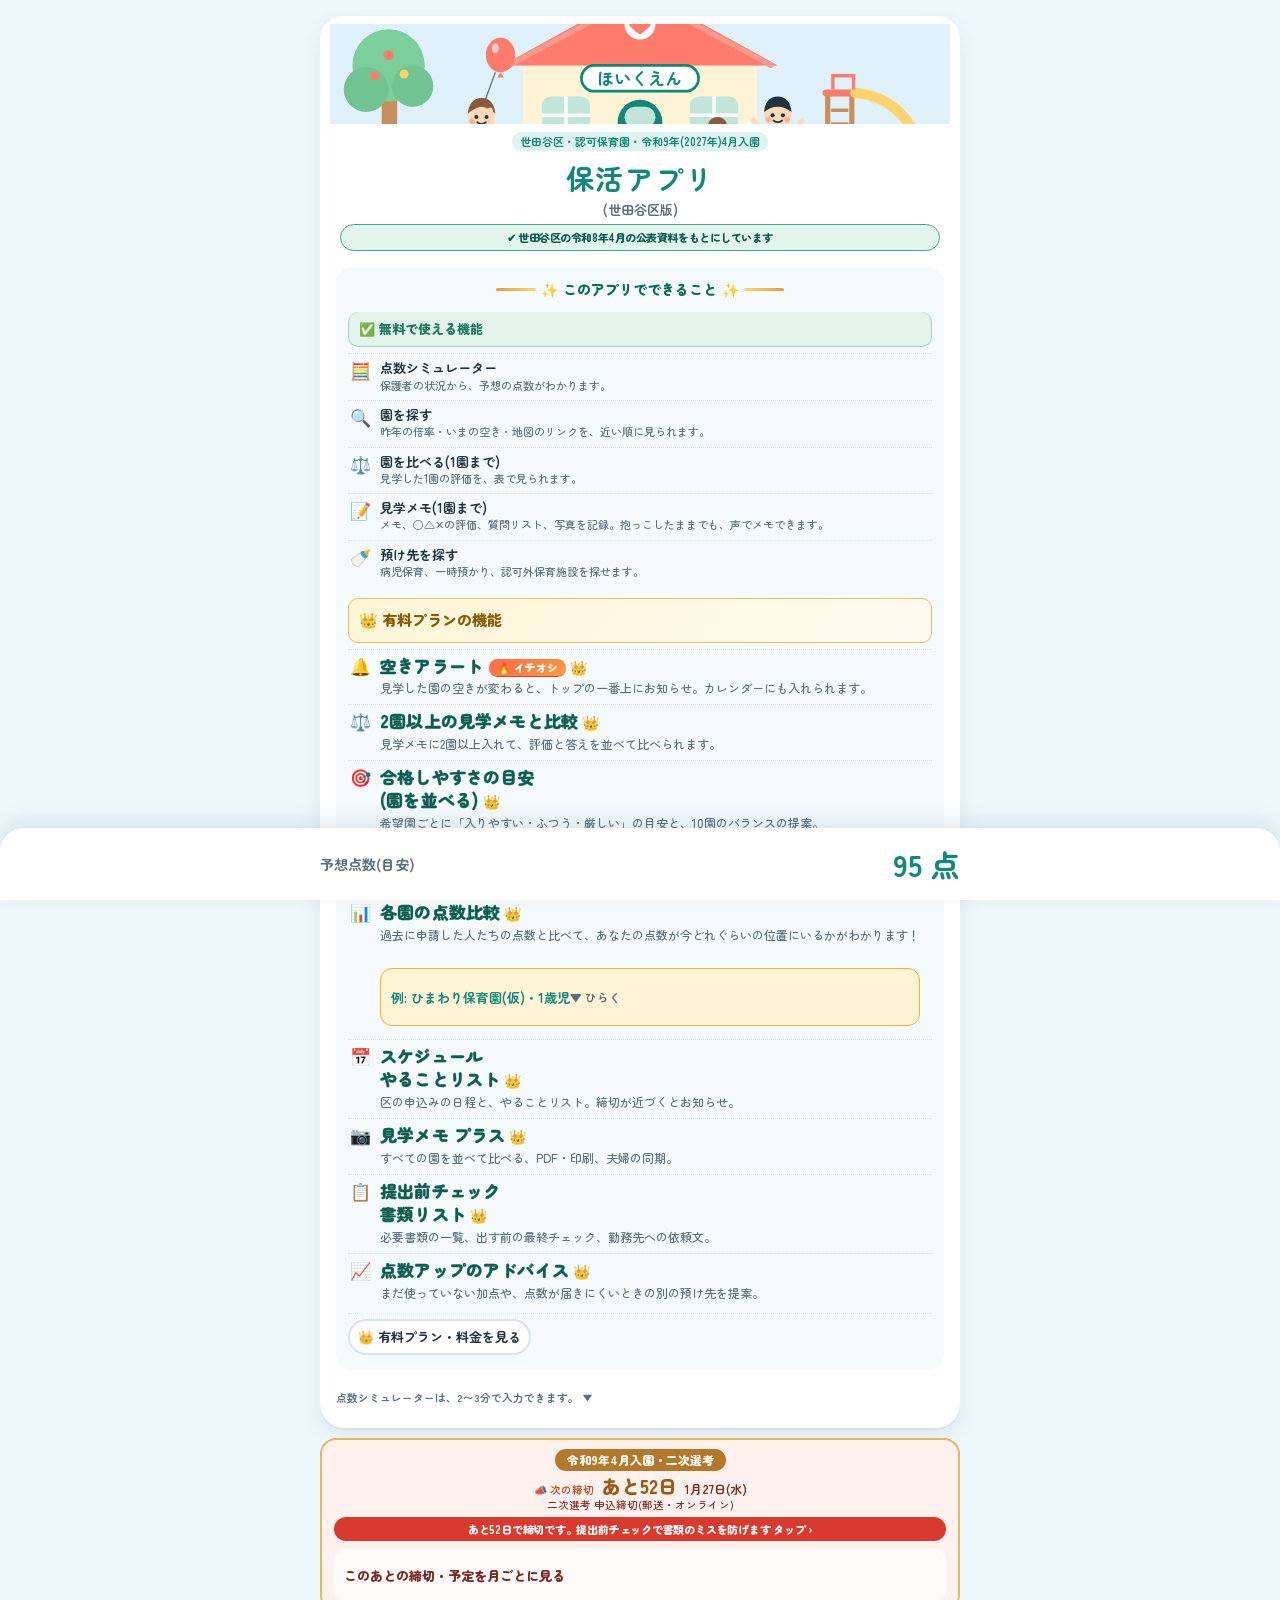
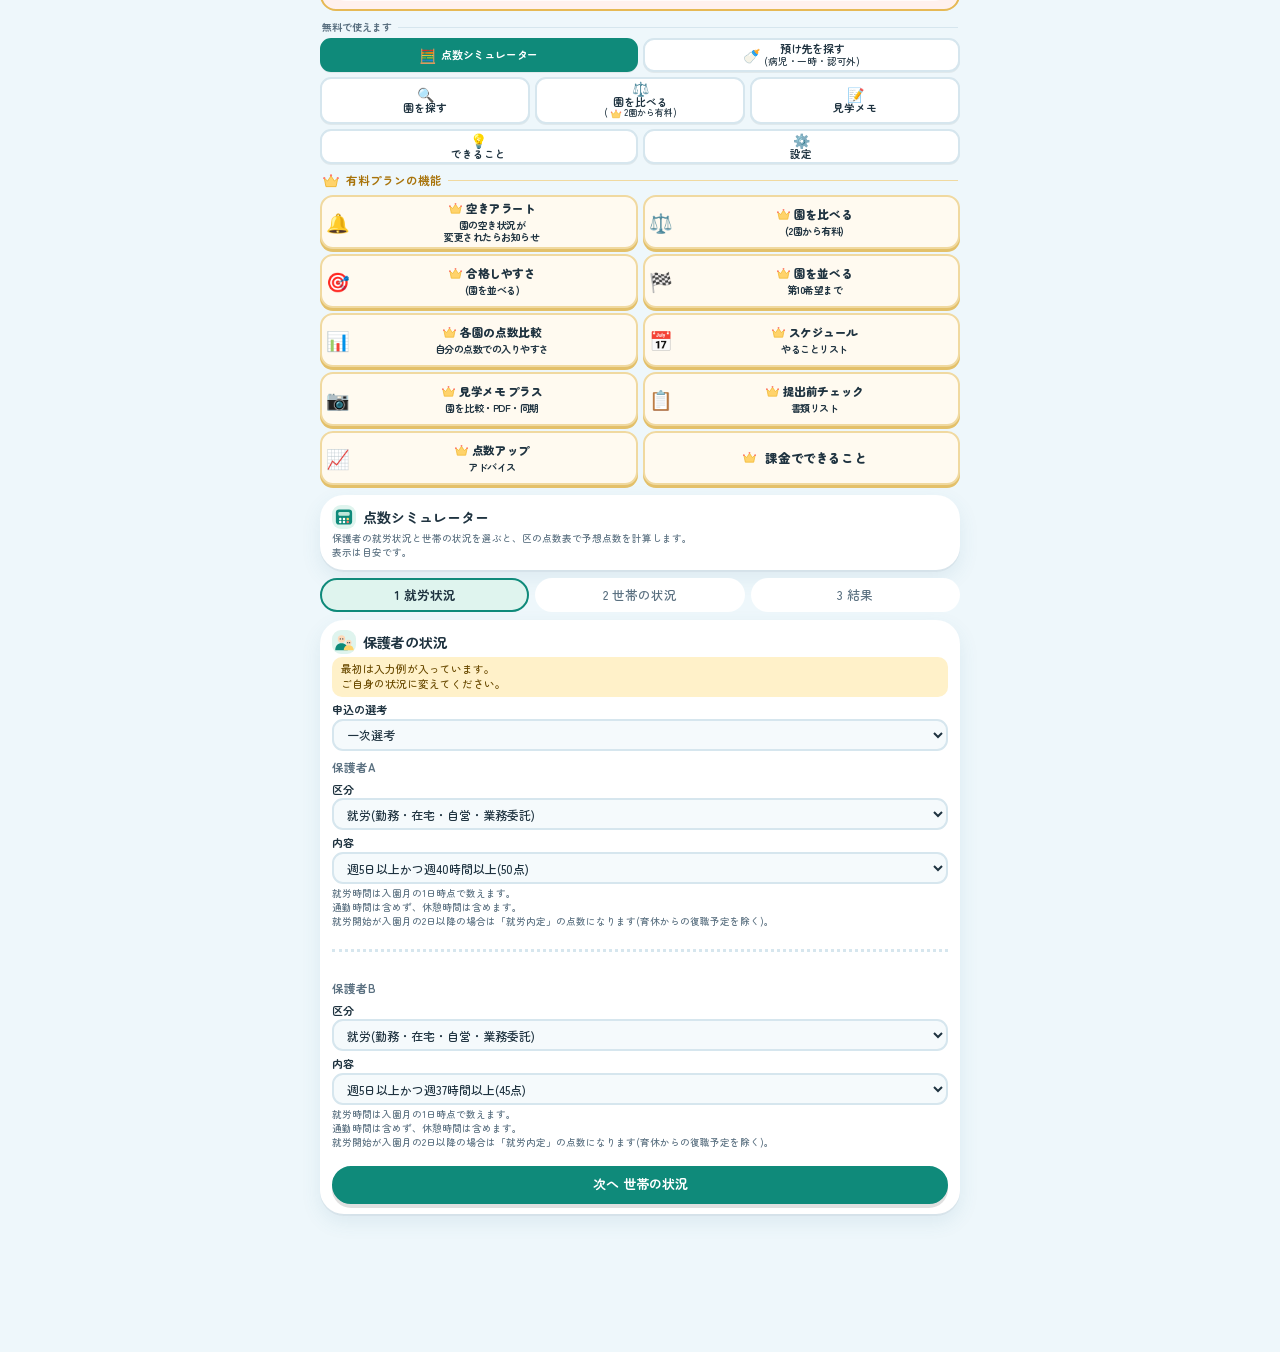
==== commit 06813bc8: "締切バナー: 令和9年4月入園・一次/二次選考を明記し、このあとの締切を月ごとに表示 Co-Authored-By: Claude Sonnet 5.5 <noreply@anthropic.com>" ====
--- a/hoikatsu.html
+++ b/hoikatsu.html
@@ -2877,6 +2877,6 @@
 </script>
 <script src="azuke.js?v=1"></script>
 <script src="ichiji.js?v=1"></script>
-<script src="features.js?v=232"></script>
+<script src="features.js?v=233"></script>
 </body>
 </html>
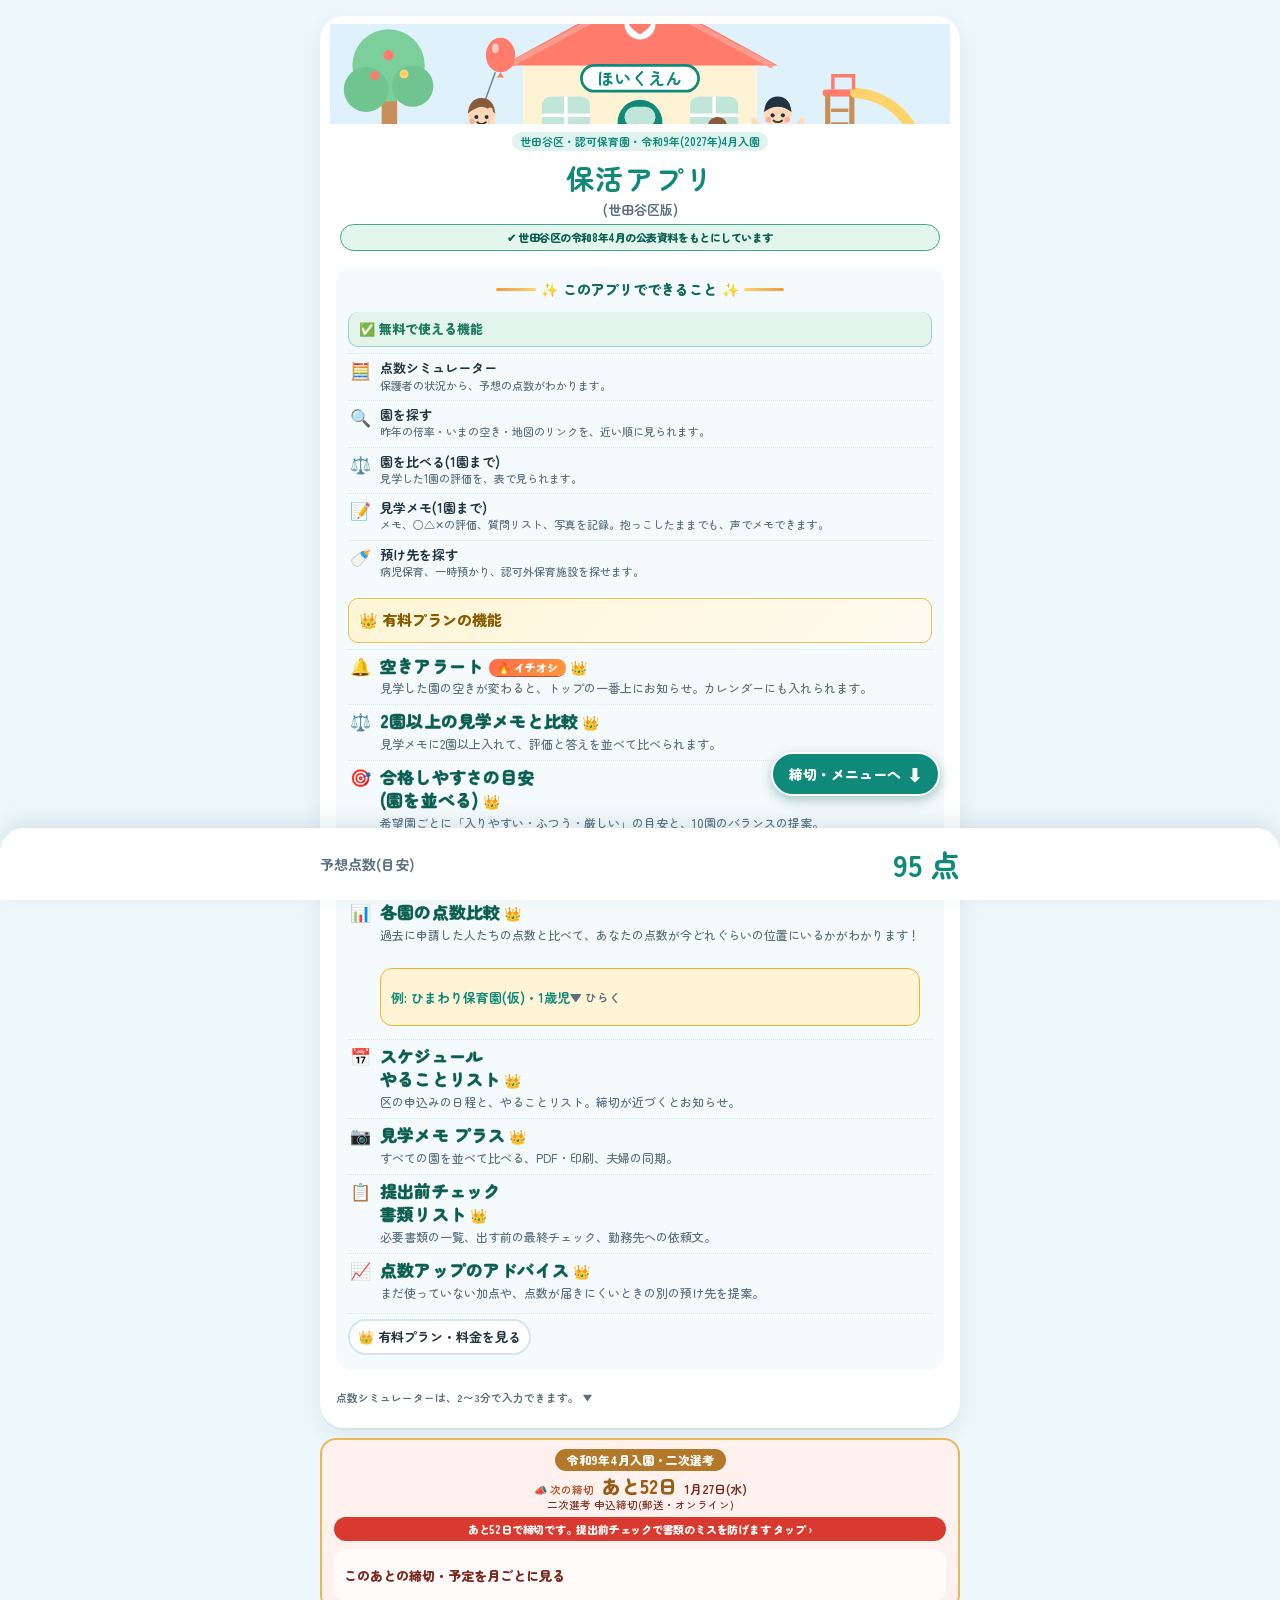
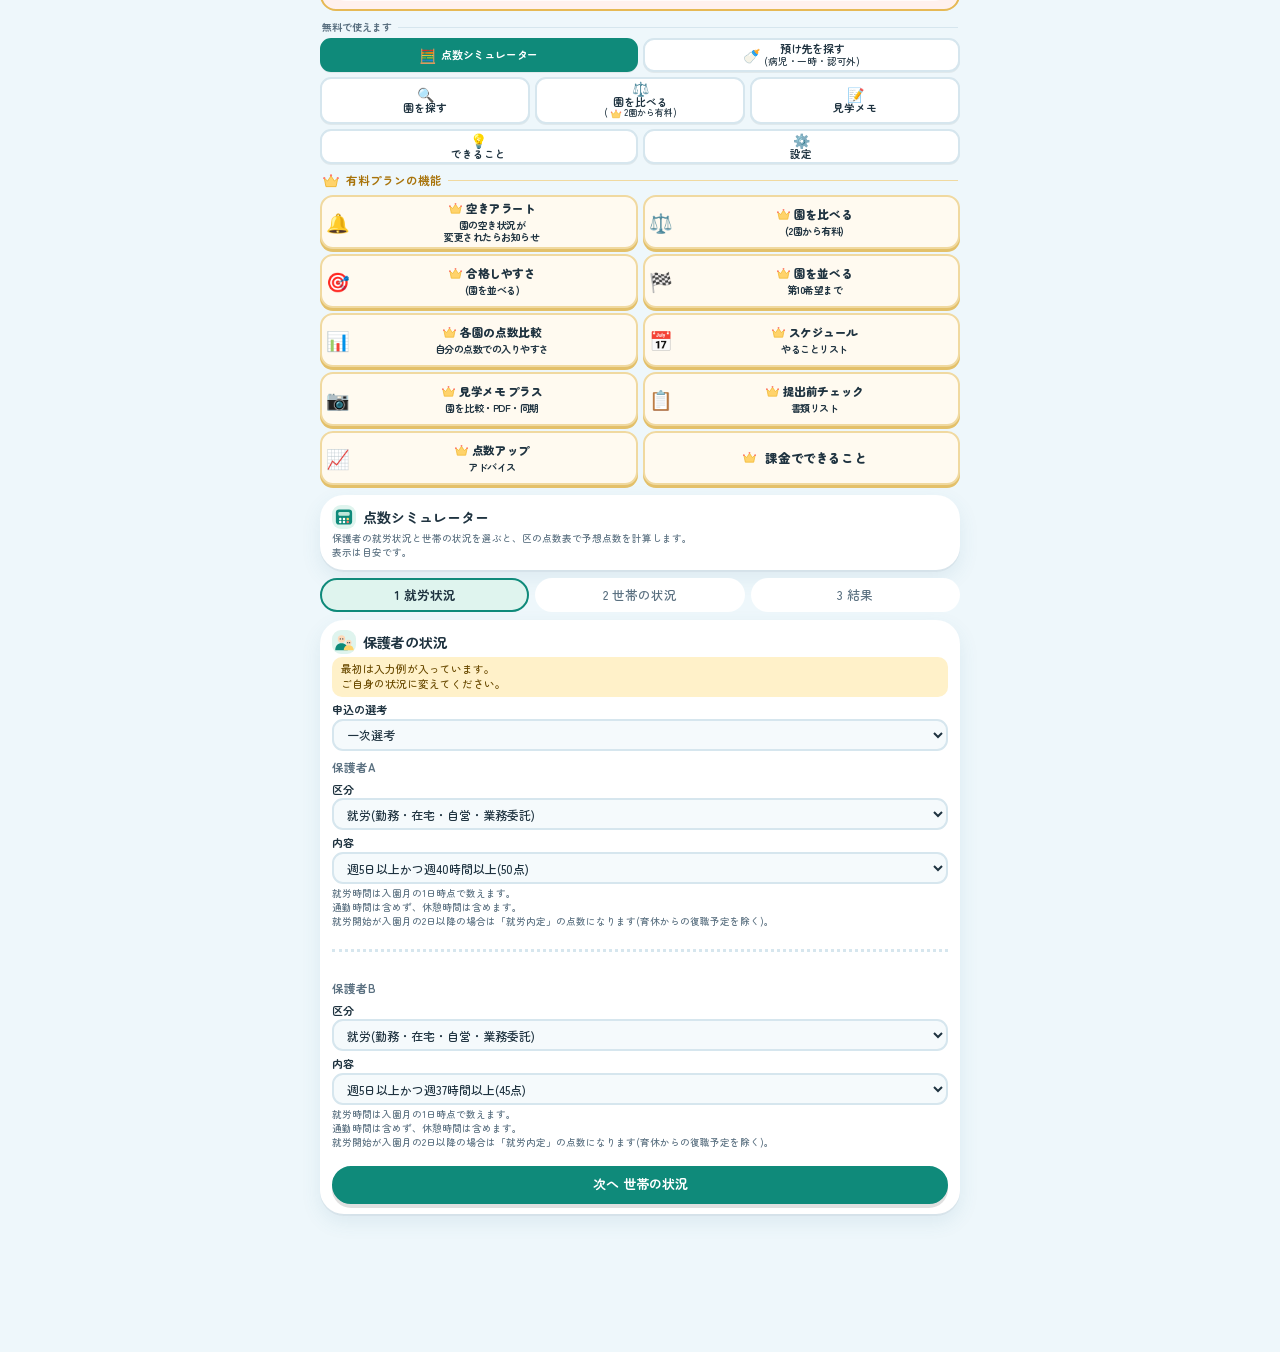
==== commit 581887ab: "できること右下に「締切・メニューへ」移動ボタンを追加 Co-Authored-By: Claude Sonnet 5.5 <noreply@anthropic.com> Claude-Session:" ====
--- a/hoikatsu.html
+++ b/hoikatsu.html
@@ -247,6 +247,14 @@
 .about li{background:var(--field); border-radius:16px; padding:12px 14px; display:grid; gap:2px}
 .about li b{font-family:var(--font-display); font-size:16px}
 .about li span{font-size:13px; color:var(--muted); line-height:1.65}
+.about.rich li{grid-template-columns:44px 1fr; align-items:center; gap:12px; padding:10px 12px}
+.about.rich .ic{font-style:normal; font-size:26px; width:44px; height:44px; display:grid; place-items:center; background:#fff; border-radius:14px; box-shadow:0 1px 3px rgba(40,70,70,.12)}
+.about.rich li div{display:grid; gap:2px}
+.about.rich li b{font-size:16px; line-height:1.35}
+.about.rich.paid li{background:#fff8e8; border:1.5px solid #f0dca4}
+.about .tg{font-style:normal; font-size:11px; font-weight:800; border-radius:999px; padding:1px 8px; margin-left:6px}
+.grp.g1{color:#1e6b5c}.grp.g2{color:#9a5b12}.grp small{font-size:12px; font-weight:700; color:#a3281f; background:#fde9e4; border-radius:999px; padding:2px 9px; margin-left:6px}
+.about.note li{padding-left:2.5em}.about.note li::before{display:none}.about.note li i{position:absolute; left:0; top:0; font-style:normal}
 .about.plain{gap:6px}
 h3.grp{margin-top:18px}
 h3.grp:first-child{margin-top:0}
@@ -472,28 +480,37 @@
 
   <div id="viewAbout" hidden>
     <section class="panel">
-      <h2>このアプリでできること</h2>
-      <p class="hint" style="margin:0 0 4px">世田谷区の認可保育園に申し込む家庭向けの、試作版です。区の公表資料をもとに作っています。</p>
-      <ul class="about">
-        <li><b>予想点数を出す</b><span>保護者の就労状況と世帯の状況を選ぶと、区の点数表で予想点数を計算します。同時に使えない項目の整理も自動です。</span></li>
-        <li><b>昨年入園した子の点数を見る</b><span>地域とクラスごとに、昨年入園した子の点数の分布を表示します。自分の点数がどこに当たるかが分かります。</span></li>
-        <li><b>いまの空きを見る</b><span>区が毎月更新している、各園の空き数(予定)を、0〜5歳のクラスごとに見られます。空きがある園だけに絞ることもできます。</span></li>
-        <li><b>園ごとに倍率を比べる</b><span>令和9年4月の入園可能数と、昨年の申込数から、園ごとの倍率を並べます。縦の表と横の表を切り替えられます。</span></li>
-        <li><b>見学メモをつける(無料は1園まで)</b><span>良かったところ・気になったところ・次に聞くこと、○△✕の評価、質問リスト、写真を記録します。声でも入力できます。同じ園は1つにまとまります。</span></li>
-        <li><b>スケジュールを見る</b><span>区の申込みの日程と、やることリストを見られます。締切が近いとお知らせが出ます。カレンダーにも入れられます。</span></li>
-        <li><b>提出前チェックと書類リスト</b><span>状況に合わせて、必要書類を一覧にします。出す前の最終チェックと、書き写しメモ、勤務先への依頼文もあります。</span></li>
-        <li><b>有料の機能(お試し中)</b><span>空きアラート、2園以上の見学メモと比較、合格しやすさの目安、希望園を並べる、見学メモ プラス(PDF・印刷、夫婦の同期)などです。</span></li>
+      <h2>🏠 このアプリでできること</h2>
+      <p class="hint" style="margin:0 0 4px">世田谷区の認可保育園(令和9年4月入園)に申し込む家庭向けの、試作版です。区の公表資料をもとに作っています。</p>
+      <h3 class="grp g1">✅ 無料で使える</h3>
+      <ul class="about rich">
+        <li><i class="ic">🧮</i><div><b>点数シミュレーター</b><span>保護者の状況を選ぶと、区の点数表で予想点数を計算します。同時に使えない項目の整理も自動です。</span></div></li>
+        <li><i class="ic">🔍</i><div><b>園を探す</b><span>昨年の倍率・いまの空き・地図のリンクを、近い順に見られます。空きがある園だけに絞れます。</span></div></li>
+        <li><i class="ic">⚖️</i><div><b>園を比べる</b><span>見学した1園の評価を、表で見られます(1園まで)。</span></div></li>
+        <li><i class="ic">📝</i><div><b>見学メモ</b><span>○△✕の評価、質問リスト、写真、フリーメモを記録します。声でも入力できます(1園まで)。</span></div></li>
+        <li><i class="ic">🍼</i><div><b>預け先を探す</b><span>病児保育・一時預かり・認可外保育施設を探せます。</span></div></li>
       </ul>
-      <h3 class="grp">使う前に知っておくこと</h3>
-      <ul class="about plain">
-        <li>表示は目安です。実際の点数と結果は、区の「保育のごあんない」と提出書類で決まります。</li>
-        <li>今の倍率は、昨年の申込数を今年の入園可能数で割ったものです。今年の申込者数は区が公表したら差し替えます。</li>
-        <li>見学メモ、書類のチェック、書き写しメモなどは、このブラウザにだけ保存されます。他の端末や他の人には見えません。</li>
-        <li>区は「希望園の数や順位で、有利・不利にはならない」と説明しています。希望園は、行きたい順に並べて大丈夫です。</li>
-        <li>毎月、新しい情報に更新しています。空き数は、毎月1日と15日に、区のページから自動で取り込みます。日程や必要書類は、区が発表したときに、見直して直します。各画面に、出典と確認日を載せています。</li>
-        <li>今は世田谷区だけに対応しています。</li>
+      <h3 class="grp g2">👑 有料の機能 <small>お試し中は全員が使えます</small></h3>
+      <ul class="about rich paid">
+        <li><i class="ic">📊</i><div><b>各園の点数比較</b><span>過去に入園した人たちの点数と比べて、あなたの点数の位置がわかります(無料は1園だけ)。</span></div></li>
+        <li><i class="ic">📅</i><div><b>スケジュール・やることリスト</b><span>区の申込みの日程とやることリスト。締切が近づくとお知らせが出ます。</span></div></li>
+        <li><i class="ic">📷</i><div><b>見学メモ プラス</b><span>2園以上の記録、すべての園を並べて比べる、PDF・印刷、夫婦の同期ができます。</span></div></li>
+        <li><i class="ic">📋</i><div><b>提出前チェック・書類リスト</b><span>必要書類の一覧、出す前の最終チェック、勤務先への依頼文があります。</span></div></li>
+        <li><i class="ic">📈</i><div><b>点数アップのアドバイス</b><span>まだ使っていない加点や、点数が届きにくいときの別の預け先を提案します。</span></div></li>
+        <li><i class="ic">🔔</i><div><b>空きアラート</b><span>見学メモに入れた園の空きが変わったら、トップ画面でお知らせします。</span></div></li>
+        <li><i class="ic">🎯</i><div><b>合格しやすさの目安</b><span>昨年の入園者の点数分布と倍率から、園ごとの目安を出します。</span></div></li>
+        <li><i class="ic">🏁</i><div><b>希望園を並べる</b><span>行きたい順に希望園を並べて、倍率を見ながら考えられます(第10希望まで)。</span></div></li>
       </ul>
-      <h3 class="grp">これから</h3>
+      <h3 class="grp">📌 使う前に知っておくこと</h3>
+      <ul class="about plain note">
+        <li><i>⚠️</i>表示は目安です。実際の点数と結果は、区の「保育のごあんない」と提出書類で決まります。</li>
+        <li><i>➗</i>今の倍率は、昨年の申込数を今年の入園可能数で割ったものです。今年の申込者数は区が公表したら差し替えます。</li>
+        <li><i>💾</i>見学メモ、書類のチェック、書き写しメモなどは、このブラウザにだけ保存されます。他の端末や他の人には見えません。</li>
+        <li><i>🙆</i>区は「希望園の数や順位で、有利・不利にはならない」と説明しています。希望園は、行きたい順に並べて大丈夫です。</li>
+        <li><i>🔄</i>空き数は、毎月1日と15日に、区のページから自動で取り込みます。日程や必要書類は、区が発表したときに見直します。各画面に、出典と確認日を載せています。</li>
+        <li><i>📍</i>今は世田谷区だけに対応しています。</li>
+      </ul>
+      <h3 class="grp">🚀 これから</h3>
       <ul class="about plain">
         <li>令和9年4月分の申込者数を、区が公表したら差し替え</li>
         <li>ほかの区への対応</li>
@@ -2877,6 +2894,6 @@
 </script>
 <script src="azuke.js?v=1"></script>
 <script src="ichiji.js?v=1"></script>
-<script src="features.js?v=233"></script>
+<script src="features.js?v=237"></script>
 </body>
 </html>
